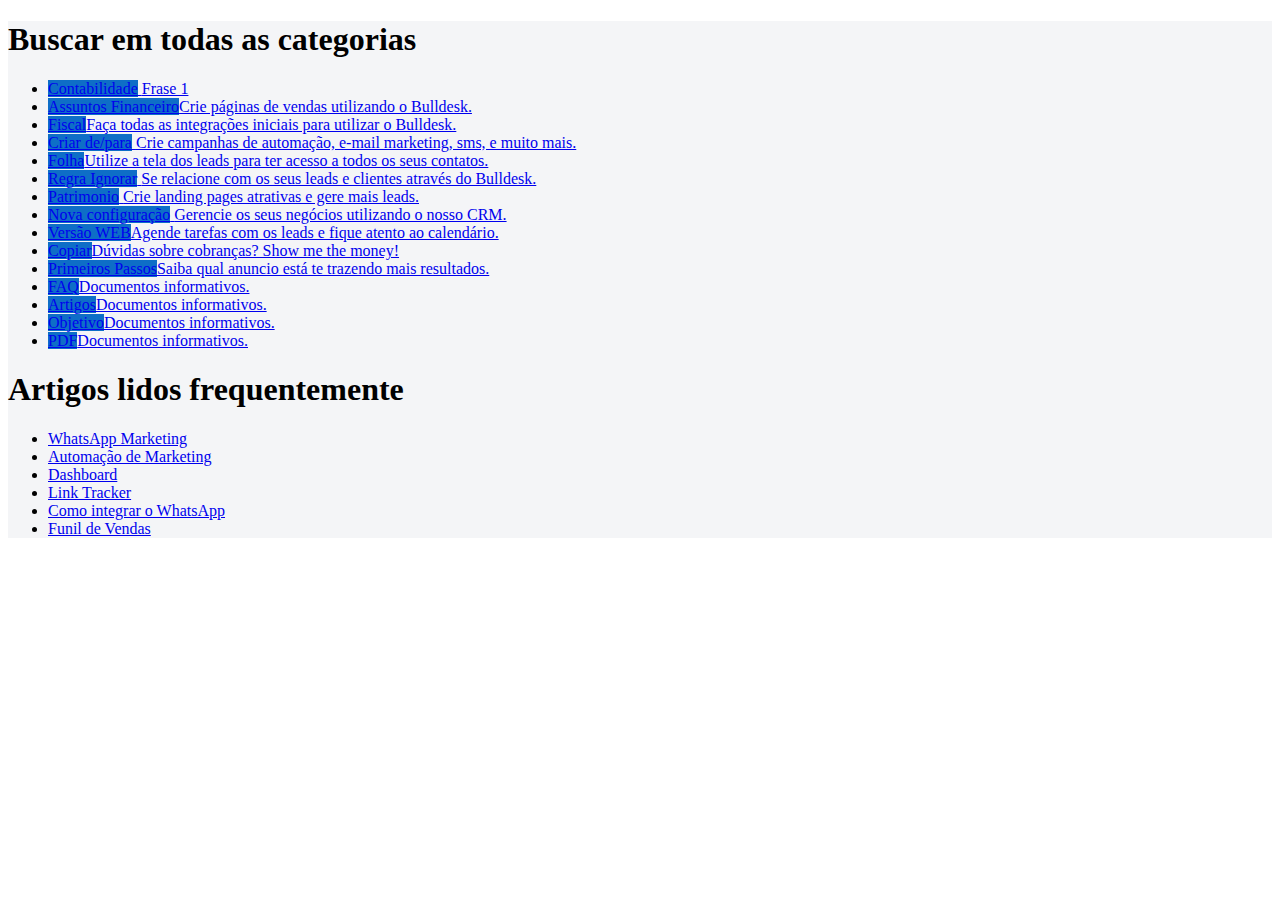
==== auto-convers.html @ b7785145 "codigo-base" ====
<!DOCTYPE html>
<html lang="pt-br" dir="ltr">
  <head>
    <meta http-equiv="Content-Type" content="text/html; charset=utf-8">
    <meta name="viewport" content="width=device-width, initial-scale=1">
    <style type="text/css">*::selection {
    
    background: rgba(42, 42, 42, .2);
  }
  
  .csh-theme-background-color-default {
    background-color: #2A2A2A;
  }
  
  .csh-theme-background-color-light {
    background-color: #F4F5F7;
  }
  
  .csh-theme-background-color-light-alpha {
    background-color: rgba(244, 245, 247, .4);
  }
  
  .csh-button.csh-button-accent {
    background-color: #2A2A2A;
  }
  
  .csh-article .csh-article-content article a {
    color: #2A2A2A;
  }
  
  .csh-article .csh-article-content article .csh-markdown.csh-markdown-title[data-type="#"] {
    border-color: #2A2A2A;
  }
  
  .csh-article .csh-article-content article .csh-markdown.csh-markdown-code.csh-markdown-code-inline {
    background: rgba(42, 42, 42, .075);
    border-color: rgba(42, 42, 42, .2);
    color: #2A2A2A;
  }
  
  .csh-article .csh-article-content article .csh-markdown.csh-markdown-list[data-type]:before {
    background: #2A2A2A;
  }</style>
  
  <title>teste</title>
  
  <link rel="stylesheet" href="https://static.crisp.help/stylesheets/libs/libs.min.css?ce27636feeaaa449727bc5c840b610c3c" type="text/css"/><link rel="stylesheet" href="https://static.crisp.help/stylesheets/site/common/common.min.css?c24988adc5ec908991e6b36d161b68f94" type="text/css"/><link rel="stylesheet" href="https://static.crisp.help/stylesheets/site/home/home.min.css?c42a97074a16f158dfe98d9f553de4fc6" type="text/css"/><script src="https://static.crisp.help/javascripts/libs/libs.min.js?c62a267f31e3cfbeb0c9db6d20328842d" type="text/javascript"></script><script src="https://static.crisp.help/javascripts/site/common/common.min.js?c26837bc89f5656fa05c85c98967ceffc" type="text/javascript"></script></head>
  
<body>
        

<div id="body" class="csh-theme-background-color-light"><div class="csh-wrapper"><div role="main" class="csh-home">

<section data-type="categories"><h1 class="csh-home-title csh-text-wrap csh-font-sans-bold">Buscar em todas as categorias</h1><ul role="list" class="csh-home-list csh-home-list-large">
  
        <li role="listitem"><a href="https://haiah.app" role="link" class="csh-box csh-box-link csh-font-sans-regular" target="_blank">
          <span style="background-image: url('https://storage.crisp.chat/users/helpdesk/website/3f2b13ba09ee9e0/captura-de-tela-2020-08-25-as-_inzucm.png');" class="csh-home-list-image"></span>
    
        <span class="csh-home-list-aside"><span class="csh-home-list-category"><span style="background-color: #0E6EC7;" data-has-category="true" class="csh-category-badge csh-font-sans-medium">Contabilidade</span></span>
          
          <span class="csh-home-list-wrap csh-text-wrap"><span class="csh-home-list-label csh-text-ellipsis-multiline csh-text-ellipsis-multiline-lines-2">Frase 1</span></span></span></a></li>
            
        <li role="listitem"><a href="/pt-br/category/checkout-1xdg4v9/" role="link" class="csh-box csh-box-link csh-font-sans-regular"><span style="background-image: url('https://storage.crisp.chat/users/helpdesk/website/3f2b13ba09ee9e0/landing-page17eohr6_mgje7b.png');" class="csh-home-list-image"></span><span class="csh-home-list-aside"><span class="csh-home-list-category"><span style="background-color: #0E6EC7;" data-has-category="true" class="csh-category-badge csh-font-sans-medium">Assuntos Financeiro</span></span><span class="csh-home-list-wrap csh-text-wrap"><span class="csh-home-list-label csh-text-ellipsis-multiline csh-text-ellipsis-multiline-lines-2">Crie páginas de vendas utilizando o Bulldesk.</span></span></span></a></li>
        
        <li role="listitem"><a href="/pt-br/category/integracoes-jrcm43/" role="link" class="csh-box csh-box-link csh-font-sans-regular">
          <span style="background-image: url('https://storage.crisp.chat/users/helpdesk/website/3f2b13ba09ee9e0/integracao_1vpuiiy.png');" class="csh-home-list-image"></span>
          <span class="csh-home-list-aside"><span class="csh-home-list-category"><span style="background-color: #0E6EC7;" data-has-category="true" class="csh-category-badge csh-font-sans-medium">Fiscal</span></span><span class="csh-home-list-wrap csh-text-wrap"><span class="csh-home-list-label csh-text-ellipsis-multiline csh-text-ellipsis-multiline-lines-2">Faça todas as integrações iniciais para utilizar o Bulldesk.</span></span></span></a></li>
          
        <li role="listitem"><a href="/pt-br/category/campanhas-118jya7/" role="link" class="csh-box csh-box-link csh-font-sans-regular"><span style="background-image: url('https://storage.crisp.chat/users/helpdesk/website/3f2b13ba09ee9e0/campanhas_t01jcg.png');" class="csh-home-list-image"></span><span class="csh-home-list-aside"><span class="csh-home-list-category"><span style="background-color: #0E6EC7;" data-has-category="true" class="csh-category-badge csh-font-sans-medium">Criar de/para</span></span>
          <span class="csh-home-list-wrap csh-text-wrap"><span class="csh-home-list-label csh-text-ellipsis-multiline csh-text-ellipsis-multiline-lines-2">Crie campanhas de automação, e-mail marketing, sms, e muito mais.</span></span></span></a></li><li role="listitem"><a href="/pt-br/category/leads-1eyi0ji/" role="link" class="csh-box csh-box-link csh-font-sans-regular"><span style="background-image: url('https://storage.crisp.chat/users/helpdesk/website/3f2b13ba09ee9e0/leads_1oiai00.png');" class="csh-home-list-image"></span>
            
            <span class="csh-home-list-aside"><span class="csh-home-list-category"><span style="background-color: #0E6EC7;" data-has-category="true" class="csh-category-badge csh-font-sans-medium">Folha</span></span><span class="csh-home-list-wrap csh-text-wrap"><span class="csh-home-list-label csh-text-ellipsis-multiline csh-text-ellipsis-multiline-lines-2">Utilize a tela dos leads para ter acesso a todos os seus contatos.</span></span></span></a></li>
            
        <li role="listitem"><a href="/pt-br/category/e-mail-marketing-zgtbap/" role="link" class="csh-box csh-box-link csh-font-sans-regular"><span style="background-image: url('https://storage.crisp.chat/users/helpdesk/website/3f2b13ba09ee9e0/e-mail-mkt_1mxnwej.png');" class="csh-home-list-image"></span><span class="csh-home-list-aside"><span class="csh-home-list-category"><span style="background-color: #0E6EC7;" data-has-category="true" class="csh-category-badge csh-font-sans-medium">Regra Ignorar</span></span>
              
          <span class="csh-home-list-wrap csh-text-wrap"><span class="csh-home-list-label csh-text-ellipsis-multiline csh-text-ellipsis-multiline-lines-2">Se relacione com os seus leads e clientes através do Bulldesk.</span></span></span></a></li><li role="listitem"><a href="/pt-br/category/landing-pages-181jlsx/" role="link" class="csh-box csh-box-link csh-font-sans-regular"><span style="background-image: url('https://storage.crisp.chat/users/helpdesk/website/3f2b13ba09ee9e0/landing-page_17eohr6.png');" class="csh-home-list-image"></span>
                
          <span class="csh-home-list-aside"><span class="csh-home-list-category"><span style="background-color: #0E6EC7;" data-has-category="true" class="csh-category-badge csh-font-sans-medium">Patrimonio</span></span>
          <span class="csh-home-list-wrap csh-text-wrap"><span class="csh-home-list-label csh-text-ellipsis-multiline csh-text-ellipsis-multiline-lines-2">Crie landing pages atrativas e gere mais leads.</span></span></span></a></li><li role="listitem"><a href="/pt-br/category/funil-de-vendas-14ibu3v/" role="link" class="csh-box csh-box-link csh-font-sans-regular"><span style="background-image: url('https://storage.crisp.chat/users/helpdesk/website/3f2b13ba09ee9e0/funil-de-vendas_14nvvse.png');" class="csh-home-list-image"></span>
                
            <span class="csh-home-list-aside"><span class="csh-home-list-category"><span style="background-color: #0E6EC7;" data-has-category="true" class="csh-category-badge csh-font-sans-medium">Nova configuração</span></span>
          <span class="csh-home-list-wrap csh-text-wrap"><span class="csh-home-list-label csh-text-ellipsis-multiline csh-text-ellipsis-multiline-lines-2">Gerencie os seus negócios utilizando o nosso CRM.</span></span></span></a></li>
              
        
            
        <li role="listitem"><a href="/pt-br/category/agendamentos-gg7vxd/" role="link" class="csh-box csh-box-link csh-font-sans-regular"><span style="background-image: url('https://storage.crisp.chat/users/helpdesk/website/3f2b13ba09ee9e0/agendamentos_1jmsw8h.png');" class="csh-home-list-image"></span><span class="csh-home-list-aside"><span class="csh-home-list-category"><span style="background-color: #0E6EC7;" data-has-category="true" class="csh-category-badge csh-font-sans-medium">Versão WEB</span></span><span class="csh-home-list-wrap csh-text-wrap"><span class="csh-home-list-label csh-text-ellipsis-multiline csh-text-ellipsis-multiline-lines-2">Agende tarefas com os leads e fique atento ao calendário.</span></span></span></a></li>
            
        <li role="listitem"><a href="/pt-br/category/pagamentos-e-financeiro-14ujj16/" role="link" class="csh-box csh-box-link csh-font-sans-regular"><span style="background-image: url('https://storage.crisp.chat/users/helpdesk/website/3f2b13ba09ee9e0/pagamentos-e-financeiro_z9kjoc.png');" class="csh-home-list-image"></span><span class="csh-home-list-aside"><span class="csh-home-list-category"><span style="background-color: #0E6EC7;" data-has-category="true" class="csh-category-badge csh-font-sans-medium">Copiar</span></span><span class="csh-home-list-wrap csh-text-wrap"><span class="csh-home-list-label csh-text-ellipsis-multiline csh-text-ellipsis-multiline-lines-2">Dúvidas sobre cobranças? Show me the money!</span></span></span></a></li>
            
        <li role="listitem"><a href="/pt-br/category/link-tracker-1r4wqyq/" role="link" class="csh-box csh-box-link csh-font-sans-regular"><span style="background-image: url('https://storage.crisp.chat/users/helpdesk/website/3f2b13ba09ee9e0/link-tracker_wphv1g.png');" class="csh-home-list-image"></span><span class="csh-home-list-aside"><span class="csh-home-list-category"><span style="background-color: #0E6EC7;" data-has-category="true" class="csh-category-badge csh-font-sans-medium">Primeiros Passos</span></span><span class="csh-home-list-wrap csh-text-wrap"><span class="csh-home-list-label csh-text-ellipsis-multiline csh-text-ellipsis-multiline-lines-2">Saiba qual anuncio está te trazendo mais resultados.</span></span></span></a></li>
            
        <li role="listitem"><a href="/pt-br/category/institucional-rh1g2n/" role="link" class="csh-box csh-box-link csh-font-sans-regular"><span style="background-image: url('https://storage.crisp.chat/users/helpdesk/website/3f2b13ba09ee9e0/institucional_tv3px2.png');" class="csh-home-list-image"></span><span class="csh-home-list-aside"><span class="csh-home-list-category"><span style="background-color: #0E6EC7;" data-has-category="true" class="csh-category-badge csh-font-sans-medium">FAQ</span></span><span class="csh-home-list-wrap csh-text-wrap"><span class="csh-home-list-label csh-text-ellipsis-multiline csh-text-ellipsis-multiline-lines-2">Documentos informativos.</span></span></span></a></li>

        <li role="listitem"><a href="/pt-br/category/institucional-rh1g2n/" role="link" class="csh-box csh-box-link csh-font-sans-regular"><span style="background-image: url('https://storage.crisp.chat/users/helpdesk/website/3f2b13ba09ee9e0/institucional_tv3px2.png');" class="csh-home-list-image"></span><span class="csh-home-list-aside"><span class="csh-home-list-category"><span style="background-color: #0E6EC7;" data-has-category="true" class="csh-category-badge csh-font-sans-medium">Artigos</span></span><span class="csh-home-list-wrap csh-text-wrap"><span class="csh-home-list-label csh-text-ellipsis-multiline csh-text-ellipsis-multiline-lines-2">Documentos informativos.</span></span></span></a></li>

        <li role="listitem"><a href="/pt-br/category/institucional-rh1g2n/" role="link" class="csh-box csh-box-link csh-font-sans-regular"><span style="background-image: url('https://storage.crisp.chat/users/helpdesk/website/3f2b13ba09ee9e0/institucional_tv3px2.png');" class="csh-home-list-image"></span><span class="csh-home-list-aside"><span class="csh-home-list-category"><span style="background-color: #0E6EC7;" data-has-category="true" class="csh-category-badge csh-font-sans-medium">Objetivo</span></span><span class="csh-home-list-wrap csh-text-wrap"><span class="csh-home-list-label csh-text-ellipsis-multiline csh-text-ellipsis-multiline-lines-2">Documentos informativos.</span></span></span></a></li>

        <li role="listitem"><a href="/pt-br/category/institucional-rh1g2n/" role="link" class="csh-box csh-box-link csh-font-sans-regular"><span style="background-image: url('https://storage.crisp.chat/users/helpdesk/website/3f2b13ba09ee9e0/institucional_tv3px2.png');" class="csh-home-list-image"></span><span class="csh-home-list-aside"><span class="csh-home-list-category"><span style="background-color: #0E6EC7;" data-has-category="true" class="csh-category-badge csh-font-sans-medium">PDF</span></span><span class="csh-home-list-wrap csh-text-wrap"><span class="csh-home-list-label csh-text-ellipsis-multiline csh-text-ellipsis-multiline-lines-2">Documentos informativos.</span></span></span></a></li>
      
      </ul>
      </section>
        <div class="csh-home-separator"></div>

        

<section data-type="frequently_read"><h1 class="csh-home-title csh-text-wrap csh-font-sans-bold">Artigos lidos frequentemente</h1><ul role="list" class="csh-home-list"><li role="listitem"><a href="/pt-br/article/whatsapp-marketing-ahg33x/" role="link" class="csh-box csh-box-link csh-font-sans-medium">
    
        <span class="csh-home-list-wrap csh-text-wrap"><span class="csh-home-list-label csh-text-ellipsis-multiline csh-text-ellipsis-multiline-lines-2">WhatsApp Marketing</span></span></a></li><li role="listitem"><a href="/pt-br/article/automacao-de-marketing-atgu5x/" role="link" class="csh-box csh-box-link csh-font-sans-medium"><span class="csh-home-list-wrap csh-text-wrap">
        
        <span class="csh-home-list-label csh-text-ellipsis-multiline csh-text-ellipsis-multiline-lines-2">Automação de Marketing</span></span></a></li><li role="listitem"><a href="/pt-br/article/dashboard-i2l34m/" role="link" class="csh-box csh-box-link csh-font-sans-medium">
            
        <span class="csh-home-list-wrap csh-text-wrap"><span class="csh-home-list-label csh-text-ellipsis-multiline csh-text-ellipsis-multiline-lines-2">Dashboard</span></span></a></li><li role="listitem"><a href="/pt-br/article/link-tracker-1n0why9/" role="link" class="csh-box csh-box-link csh-font-sans-medium">
            
        <span class="csh-home-list-wrap csh-text-wrap"><span class="csh-home-list-label csh-text-ellipsis-multiline csh-text-ellipsis-multiline-lines-2">Link Tracker</span></span></a></li><li role="listitem"><a href="/pt-br/article/como-integrar-o-whatsapp-1qqvtly/" role="link" class="csh-box csh-box-link csh-font-sans-medium">
            
        <span class="csh-home-list-wrap csh-text-wrap"><span class="csh-home-list-label csh-text-ellipsis-multiline csh-text-ellipsis-multiline-lines-2">Como integrar o WhatsApp</span></span></a></li><li role="listitem"><a href="/pt-br/article/funil-de-vendas-i5pkx2/" role="link" class="csh-box csh-box-link csh-font-sans-medium">
            
        <span class="csh-home-list-wrap csh-text-wrap"><span class="csh-home-list-label csh-text-ellipsis-multiline csh-text-ellipsis-multiline-lines-2">Funil de Vendas</span></span></a></li></ul></section>        
</div></div></div></body></html>
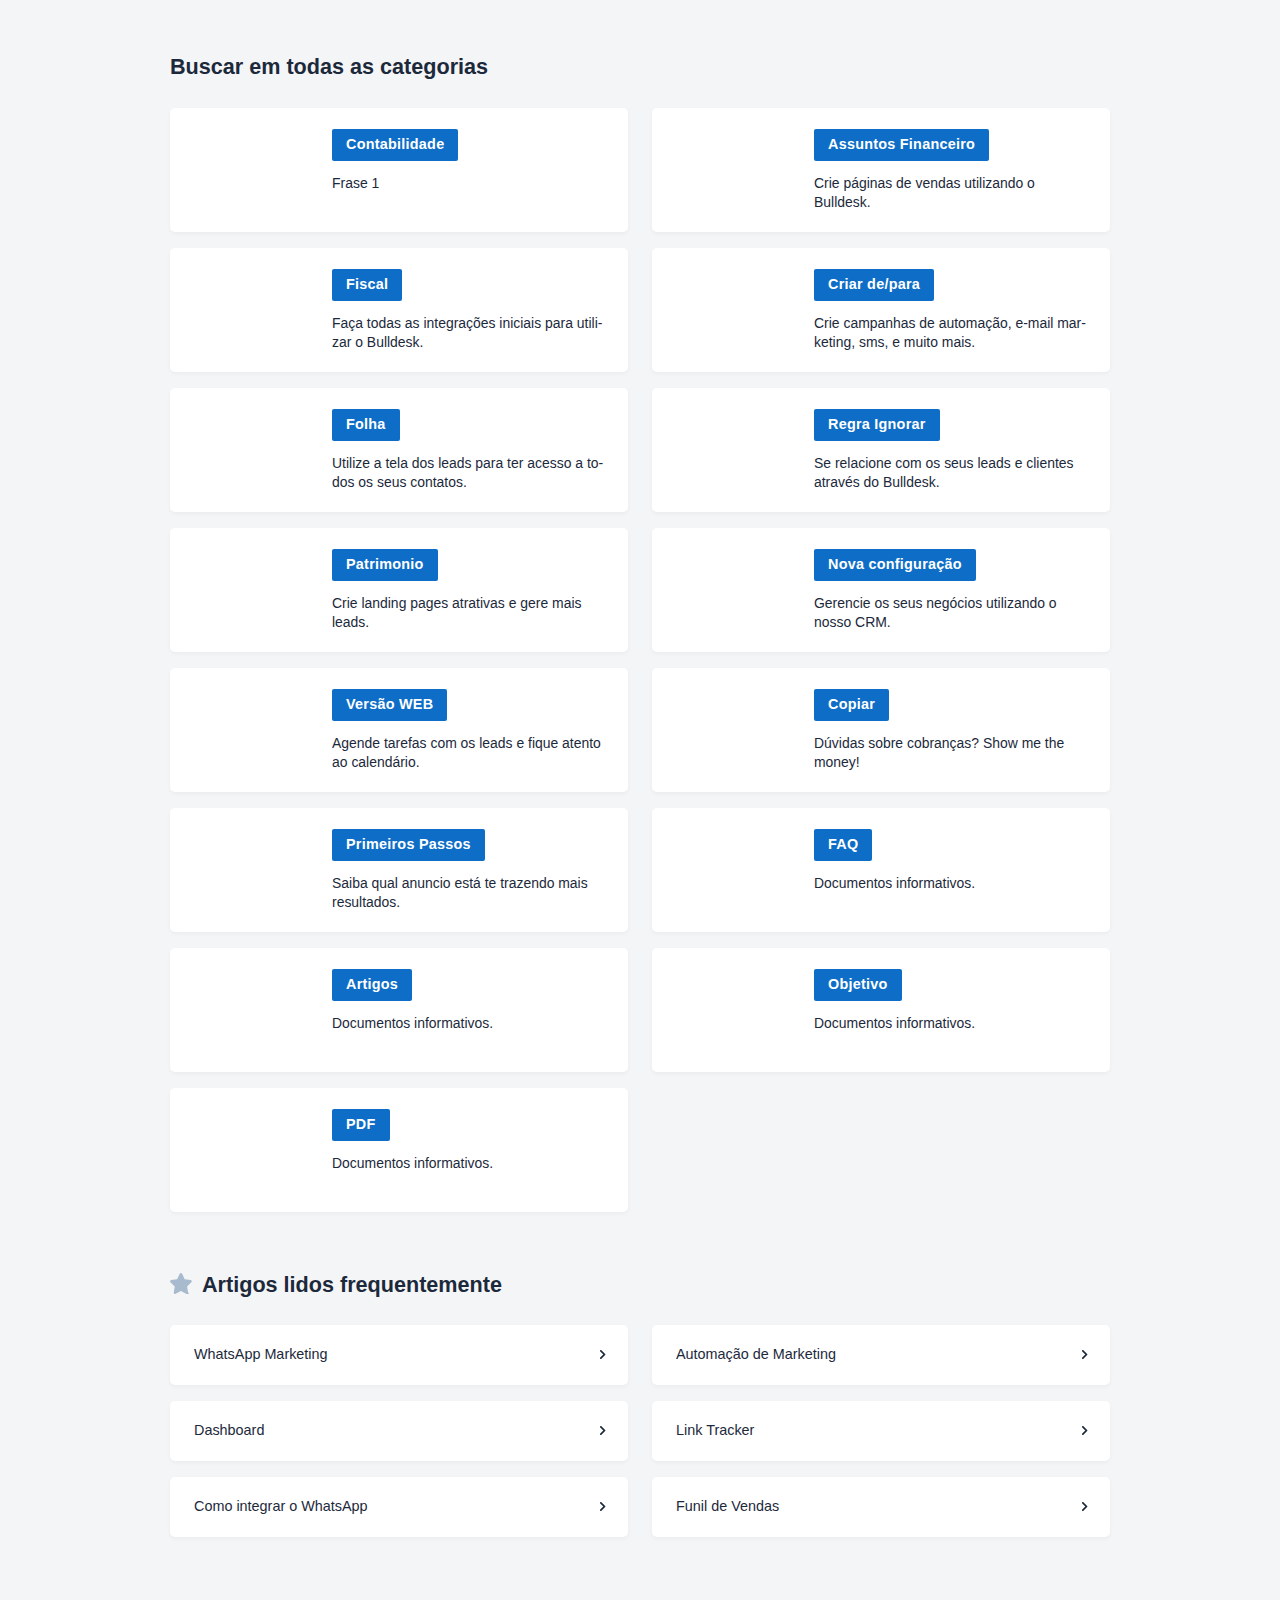
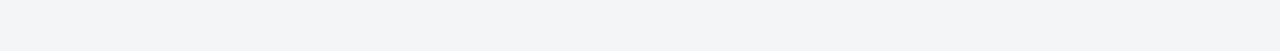
==== commit 165d6b32: "Estilos att" ====
--- a/auto-convers.html
+++ b/auto-convers.html
@@ -44,7 +44,17 @@
   
   <title>teste</title>
   
-  <link rel="stylesheet" href="https://static.crisp.help/stylesheets/libs/libs.min.css?ce27636feeaaa449727bc5c840b610c3c" type="text/css"/><link rel="stylesheet" href="https://static.crisp.help/stylesheets/site/common/common.min.css?c24988adc5ec908991e6b36d161b68f94" type="text/css"/><link rel="stylesheet" href="https://static.crisp.help/stylesheets/site/home/home.min.css?c42a97074a16f158dfe98d9f553de4fc6" type="text/css"/><script src="https://static.crisp.help/javascripts/libs/libs.min.js?c62a267f31e3cfbeb0c9db6d20328842d" type="text/javascript"></script><script src="https://static.crisp.help/javascripts/site/common/common.min.js?c26837bc89f5656fa05c85c98967ceffc" type="text/javascript"></script></head>
+  <link rel="stylesheet" href="style/estilo01.css" type="text/css"/>
+  
+  <link rel="stylesheet" href="style/estilo002.css" type="text/css"/>
+  
+  <link rel="stylesheet" href="style/estilo03.css" type="text/css"/>
+  
+  <script src="script/sr01.js" type="text/javascript"></script>
+  
+  <script src="script/sr02.js" type="text/javascript"></script>
+
+</head>
   
 <body>
         
--- a/style/estilo01.css
+++ b/style/estilo01.css
@@ -0,0 +1,13 @@
+/**
+ * crisp-relay-site-helpdesk - Helpdesk site. Serves user helpdesks
+ * @version v2.0.0
+ * @author Crisp IM SAS https://crisp.chat/
+ * @date 1/23/2023
+ */
+ @charset "UTF-8";/*!
+ * animate.css -http://daneden.me/animate
+ * Version - 3.5.2
+ * Licensed under the MIT license - http://opensource.org/licenses/MIT
+ *
+ * Copyright (c) 2017 Daniel Eden
+ */.animated{animation-duration:1s;animation-fill-mode:both}.animated.infinite{animation-iteration-count:infinite}.animated.hinge{animation-duration:2s}.animated.bounceIn,.animated.bounceOut,.animated.flipOutX,.animated.flipOutY{animation-duration:.75s}@keyframes bounce{20%,53%,80%,from,to{animation-timing-function:cubic-bezier(.215,.61,.355,1);transform:translate3d(0,0,0)}40%,43%{animation-timing-function:cubic-bezier(.755,.050,.855,.060);transform:translate3d(0,-30px,0)}70%{animation-timing-function:cubic-bezier(.755,.050,.855,.060);transform:translate3d(0,-15px,0)}90%{transform:translate3d(0,-4px,0)}}.bounce{animation-name:bounce;transform-origin:center bottom}@keyframes flash{50%,from,to{opacity:1}25%,75%{opacity:0}}.flash{animation-name:flash}@keyframes pulse{from,to{transform:scale3d(1,1,1)}50%{transform:scale3d(1.05,1.05,1.05)}}.pulse{animation-name:pulse}@keyframes rubberBand{from,to{transform:scale3d(1,1,1)}30%{transform:scale3d(1.25,.75,1)}40%{transform:scale3d(.75,1.25,1)}50%{transform:scale3d(1.15,.85,1)}65%{transform:scale3d(.95,1.05,1)}75%{transform:scale3d(1.05,.95,1)}}.rubberBand{animation-name:rubberBand}@keyframes shake{from,to{transform:translate3d(0,0,0)}10%,30%,50%,70%,90%{transform:translate3d(-10px,0,0)}20%,40%,60%,80%{transform:translate3d(10px,0,0)}}.shake{animation-name:shake}@keyframes headShake{0%{transform:translateX(0)}6.5%{transform:translateX(-6px) rotateY(-9deg)}18.5%{transform:translateX(5px) rotateY(7deg)}31.5%{transform:translateX(-3px) rotateY(-5deg)}43.5%{transform:translateX(2px) rotateY(3deg)}50%{transform:translateX(0)}}.headShake{animation-timing-function:ease-in-out;animation-name:headShake}@keyframes swing{20%{transform:rotate3d(0,0,1,15deg)}40%{transform:rotate3d(0,0,1,-10deg)}60%{transform:rotate3d(0,0,1,5deg)}80%{transform:rotate3d(0,0,1,-5deg)}to{transform:rotate3d(0,0,1,0deg)}}.swing{transform-origin:top center;animation-name:swing}@keyframes tada{from,to{transform:scale3d(1,1,1)}10%,20%{transform:scale3d(.9,.9,.9) rotate3d(0,0,1,-3deg)}30%,50%,70%,90%{transform:scale3d(1.1,1.1,1.1) rotate3d(0,0,1,3deg)}40%,60%,80%{transform:scale3d(1.1,1.1,1.1) rotate3d(0,0,1,-3deg)}}.tada{animation-name:tada}@keyframes wobble{from,to{transform:none}15%{transform:translate3d(-25%,0,0) rotate3d(0,0,1,-5deg)}30%{transform:translate3d(20%,0,0) rotate3d(0,0,1,3deg)}45%{transform:translate3d(-15%,0,0) rotate3d(0,0,1,-3deg)}60%{transform:translate3d(10%,0,0) rotate3d(0,0,1,2deg)}75%{transform:translate3d(-5%,0,0) rotate3d(0,0,1,-1deg)}}.wobble{animation-name:wobble}@keyframes jello{11.1%,from,to{transform:none}22.2%{transform:skewX(-12.5deg) skewY(-12.5deg)}33.3%{transform:skewX(6.25deg) skewY(6.25deg)}44.4%{transform:skewX(-3.125deg) skewY(-3.125deg)}55.5%{transform:skewX(1.5625deg) skewY(1.5625deg)}66.6%{transform:skewX(-.78125deg) skewY(-.78125deg)}77.7%{transform:skewX(.390625deg) skewY(.390625deg)}88.8%{transform:skewX(-.1953125deg) skewY(-.1953125deg)}}.jello{animation-name:jello;transform-origin:center}@keyframes bounceIn{20%,40%,60%,80%,from,to{animation-timing-function:cubic-bezier(.215,.61,.355,1)}0%{opacity:0;transform:scale3d(.3,.3,.3)}20%{transform:scale3d(1.1,1.1,1.1)}40%{transform:scale3d(.9,.9,.9)}60%{opacity:1;transform:scale3d(1.03,1.03,1.03)}80%{transform:scale3d(.97,.97,.97)}to{opacity:1;transform:scale3d(1,1,1)}}.bounceIn{animation-name:bounceIn}@keyframes bounceInDown{60%,75%,90%,from,to{animation-timing-function:cubic-bezier(.215,.61,.355,1)}0%{opacity:0;transform:translate3d(0,-3000px,0)}60%{opacity:1;transform:translate3d(0,25px,0)}75%{transform:translate3d(0,-10px,0)}90%{transform:translate3d(0,5px,0)}to{transform:none}}.bounceInDown{animation-name:bounceInDown}@keyframes bounceInLeft{60%,75%,90%,from,to{animation-timing-function:cubic-bezier(.215,.61,.355,1)}0%{opacity:0;transform:translate3d(-3000px,0,0)}60%{opacity:1;transform:translate3d(25px,0,0)}75%{transform:translate3d(-10px,0,0)}90%{transform:translate3d(5px,0,0)}to{transform:none}}.bounceInLeft{animation-name:bounceInLeft}@keyframes bounceInRight{60%,75%,90%,from,to{animation-timing-function:cubic-bezier(.215,.61,.355,1)}from{opacity:0;transform:translate3d(3000px,0,0)}60%{opacity:1;transform:translate3d(-25px,0,0)}75%{transform:translate3d(10px,0,0)}90%{transform:translate3d(-5px,0,0)}to{transform:none}}.bounceInRight{animation-name:bounceInRight}@keyframes bounceInUp{60%,75%,90%,from,to{animation-timing-function:cubic-bezier(.215,.61,.355,1)}from{opacity:0;transform:translate3d(0,3000px,0)}60%{opacity:1;transform:translate3d(0,-20px,0)}75%{transform:translate3d(0,10px,0)}90%{transform:translate3d(0,-5px,0)}to{transform:translate3d(0,0,0)}}.bounceInUp{animation-name:bounceInUp}@keyframes bounceOut{20%{transform:scale3d(.9,.9,.9)}50%,55%{opacity:1;transform:scale3d(1.1,1.1,1.1)}to{opacity:0;transform:scale3d(.3,.3,.3)}}.bounceOut{animation-name:bounceOut}@keyframes bounceOutDown{20%{transform:translate3d(0,10px,0)}40%,45%{opacity:1;transform:translate3d(0,-20px,0)}to{opacity:0;transform:translate3d(0,2000px,0)}}.bounceOutDown{animation-name:bounceOutDown}@keyframes bounceOutLeft{20%{opacity:1;transform:translate3d(20px,0,0)}to{opacity:0;transform:translate3d(-2000px,0,0)}}.bounceOutLeft{animation-name:bounceOutLeft}@keyframes bounceOutRight{20%{opacity:1;transform:translate3d(-20px,0,0)}to{opacity:0;transform:translate3d(2000px,0,0)}}.bounceOutRight{animation-name:bounceOutRight}@keyframes bounceOutUp{20%{transform:translate3d(0,-10px,0)}40%,45%{opacity:1;transform:translate3d(0,20px,0)}to{opacity:0;transform:translate3d(0,-2000px,0)}}.bounceOutUp{animation-name:bounceOutUp}@keyframes fadeIn{from{opacity:0}to{opacity:1}}.fadeIn{animation-name:fadeIn}@keyframes fadeInDown{from{opacity:0;transform:translate3d(0,-100%,0)}to{opacity:1;transform:none}}.fadeInDown{animation-name:fadeInDown}@keyframes fadeInDownBig{from{opacity:0;transform:translate3d(0,-2000px,0)}to{opacity:1;transform:none}}.fadeInDownBig{animation-name:fadeInDownBig}@keyframes fadeInLeft{from{opacity:0;transform:translate3d(-100%,0,0)}to{opacity:1;transform:none}}.fadeInLeft{animation-name:fadeInLeft}@keyframes fadeInLeftBig{from{opacity:0;transform:translate3d(-2000px,0,0)}to{opacity:1;transform:none}}.fadeInLeftBig{animation-name:fadeInLeftBig}@keyframes fadeInRight{from{opacity:0;transform:translate3d(100%,0,0)}to{opacity:1;transform:none}}.fadeInRight{animation-name:fadeInRight}@keyframes fadeInRightBig{from{opacity:0;transform:translate3d(2000px,0,0)}to{opacity:1;transform:none}}.fadeInRightBig{animation-name:fadeInRightBig}@keyframes fadeInUp{from{opacity:0;transform:translate3d(0,100%,0)}to{opacity:1;transform:none}}.fadeInUp{animation-name:fadeInUp}@keyframes fadeInUpBig{from{opacity:0;transform:translate3d(0,2000px,0)}to{opacity:1;transform:none}}.fadeInUpBig{animation-name:fadeInUpBig}@keyframes fadeOut{from{opacity:1}to{opacity:0}}.fadeOut{animation-name:fadeOut}@keyframes fadeOutDown{from{opacity:1}to{opacity:0;transform:translate3d(0,100%,0)}}.fadeOutDown{animation-name:fadeOutDown}@keyframes fadeOutDownBig{from{opacity:1}to{opacity:0;transform:translate3d(0,2000px,0)}}.fadeOutDownBig{animation-name:fadeOutDownBig}@keyframes fadeOutLeft{from{opacity:1}to{opacity:0;transform:translate3d(-100%,0,0)}}.fadeOutLeft{animation-name:fadeOutLeft}@keyframes fadeOutLeftBig{from{opacity:1}to{opacity:0;transform:translate3d(-2000px,0,0)}}.fadeOutLeftBig{animation-name:fadeOutLeftBig}@keyframes fadeOutRight{from{opacity:1}to{opacity:0;transform:translate3d(100%,0,0)}}.fadeOutRight{animation-name:fadeOutRight}@keyframes fadeOutRightBig{from{opacity:1}to{opacity:0;transform:translate3d(2000px,0,0)}}.fadeOutRightBig{animation-name:fadeOutRightBig}@keyframes fadeOutUp{from{opacity:1}to{opacity:0;transform:translate3d(0,-100%,0)}}.fadeOutUp{animation-name:fadeOutUp}@keyframes fadeOutUpBig{from{opacity:1}to{opacity:0;transform:translate3d(0,-2000px,0)}}.fadeOutUpBig{animation-name:fadeOutUpBig}@keyframes flip{from{transform:perspective(400px) rotate3d(0,1,0,-360deg);animation-timing-function:ease-out}40%{transform:perspective(400px) translate3d(0,0,150px) rotate3d(0,1,0,-190deg);animation-timing-function:ease-out}50%{transform:perspective(400px) translate3d(0,0,150px) rotate3d(0,1,0,-170deg);animation-timing-function:ease-in}80%{transform:perspective(400px) scale3d(.95,.95,.95);animation-timing-function:ease-in}to{transform:perspective(400px);animation-timing-function:ease-in}}.animated.flip{-webkit-backface-visibility:visible;backface-visibility:visible;animation-name:flip}@keyframes flipInX{from{transform:perspective(400px) rotate3d(1,0,0,90deg);animation-timing-function:ease-in;opacity:0}40%{transform:perspective(400px) rotate3d(1,0,0,-20deg);animation-timing-function:ease-in}60%{transform:perspective(400px) rotate3d(1,0,0,10deg);opacity:1}80%{transform:perspective(400px) rotate3d(1,0,0,-5deg)}to{transform:perspective(400px)}}.flipInX{-webkit-backface-visibility:visible!important;backface-visibility:visible!important;animation-name:flipInX}.flipInY,.flipOutX{-webkit-backface-visibility:visible!important}@keyframes flipInY{from{transform:perspective(400px) rotate3d(0,1,0,90deg);animation-timing-function:ease-in;opacity:0}40%{transform:perspective(400px) rotate3d(0,1,0,-20deg);animation-timing-function:ease-in}60%{transform:perspective(400px) rotate3d(0,1,0,10deg);opacity:1}80%{transform:perspective(400px) rotate3d(0,1,0,-5deg)}to{transform:perspective(400px)}}.flipInY{backface-visibility:visible!important;animation-name:flipInY}@keyframes flipOutX{from{transform:perspective(400px)}30%{transform:perspective(400px) rotate3d(1,0,0,-20deg);opacity:1}to{transform:perspective(400px) rotate3d(1,0,0,90deg);opacity:0}}.flipOutX{animation-name:flipOutX;backface-visibility:visible!important}@keyframes flipOutY{from{transform:perspective(400px)}30%{transform:perspective(400px) rotate3d(0,1,0,-15deg);opacity:1}to{transform:perspective(400px) rotate3d(0,1,0,90deg);opacity:0}}.flipOutY{-webkit-backface-visibility:visible!important;backface-visibility:visible!important;animation-name:flipOutY}@keyframes lightSpeedIn{from{transform:translate3d(100%,0,0) skewX(-30deg);opacity:0}60%{transform:skewX(20deg);opacity:1}80%{transform:skewX(-5deg);opacity:1}to{transform:none;opacity:1}}.lightSpeedIn{animation-name:lightSpeedIn;animation-timing-function:ease-out}@keyframes lightSpeedOut{from{opacity:1}to{transform:translate3d(100%,0,0) skewX(30deg);opacity:0}}.lightSpeedOut{animation-name:lightSpeedOut;animation-timing-function:ease-in}@keyframes rotateIn{from{transform-origin:center;transform:rotate3d(0,0,1,-200deg);opacity:0}to{transform-origin:center;transform:none;opacity:1}}.rotateIn{animation-name:rotateIn}@keyframes rotateInDownLeft{from{transform-origin:left bottom;transform:rotate3d(0,0,1,-45deg);opacity:0}to{transform-origin:left bottom;transform:none;opacity:1}}.rotateInDownLeft{animation-name:rotateInDownLeft}@keyframes rotateInDownRight{from{transform-origin:right bottom;transform:rotate3d(0,0,1,45deg);opacity:0}to{transform-origin:right bottom;transform:none;opacity:1}}.rotateInDownRight{animation-name:rotateInDownRight}@keyframes rotateInUpLeft{from{transform-origin:left bottom;transform:rotate3d(0,0,1,45deg);opacity:0}to{transform-origin:left bottom;transform:none;opacity:1}}.rotateInUpLeft{animation-name:rotateInUpLeft}@keyframes rotateInUpRight{from{transform-origin:right bottom;transform:rotate3d(0,0,1,-90deg);opacity:0}to{transform-origin:right bottom;transform:none;opacity:1}}.rotateInUpRight{animation-name:rotateInUpRight}@keyframes rotateOut{from{transform-origin:center;opacity:1}to{transform-origin:center;transform:rotate3d(0,0,1,200deg);opacity:0}}.rotateOut{animation-name:rotateOut}@keyframes rotateOutDownLeft{from{transform-origin:left bottom;opacity:1}to{transform-origin:left bottom;transform:rotate3d(0,0,1,45deg);opacity:0}}.rotateOutDownLeft{animation-name:rotateOutDownLeft}@keyframes rotateOutDownRight{from{transform-origin:right bottom;opacity:1}to{transform-origin:right bottom;transform:rotate3d(0,0,1,-45deg);opacity:0}}.rotateOutDownRight{animation-name:rotateOutDownRight}@keyframes rotateOutUpLeft{from{transform-origin:left bottom;opacity:1}to{transform-origin:left bottom;transform:rotate3d(0,0,1,-45deg);opacity:0}}.rotateOutUpLeft{animation-name:rotateOutUpLeft}@keyframes rotateOutUpRight{from{transform-origin:right bottom;opacity:1}to{transform-origin:right bottom;transform:rotate3d(0,0,1,90deg);opacity:0}}.rotateOutUpRight{animation-name:rotateOutUpRight}@keyframes hinge{0%{transform-origin:top left;animation-timing-function:ease-in-out}20%,60%{transform:rotate3d(0,0,1,80deg);transform-origin:top left;animation-timing-function:ease-in-out}40%,80%{transform:rotate3d(0,0,1,60deg);transform-origin:top left;animation-timing-function:ease-in-out;opacity:1}to{transform:translate3d(0,700px,0);opacity:0}}.hinge{animation-name:hinge}@keyframes jackInTheBox{from{opacity:0;transform:scale(.1) rotate(30deg);transform-origin:center bottom}50%{transform:rotate(-10deg)}70%{transform:rotate(3deg)}to{opacity:1;transform:scale(1)}}.jackInTheBox{animation-name:jackInTheBox}@keyframes rollIn{from{opacity:0;transform:translate3d(-100%,0,0) rotate3d(0,0,1,-120deg)}to{opacity:1;transform:none}}.rollIn{animation-name:rollIn}@keyframes rollOut{from{opacity:1}to{opacity:0;transform:translate3d(100%,0,0) rotate3d(0,0,1,120deg)}}.rollOut{animation-name:rollOut}@keyframes zoomIn{from{opacity:0;transform:scale3d(.3,.3,.3)}50%{opacity:1}}.zoomIn{animation-name:zoomIn}@keyframes zoomInDown{from{opacity:0;transform:scale3d(.1,.1,.1) translate3d(0,-1000px,0);animation-timing-function:cubic-bezier(.55,.055,.675,.19)}60%{opacity:1;transform:scale3d(.475,.475,.475) translate3d(0,60px,0);animation-timing-function:cubic-bezier(.175,.885,.32,1)}}.zoomInDown{animation-name:zoomInDown}@keyframes zoomInLeft{from{opacity:0;transform:scale3d(.1,.1,.1) translate3d(-1000px,0,0);animation-timing-function:cubic-bezier(.55,.055,.675,.19)}60%{opacity:1;transform:scale3d(.475,.475,.475) translate3d(10px,0,0);animation-timing-function:cubic-bezier(.175,.885,.32,1)}}.zoomInLeft{animation-name:zoomInLeft}@keyframes zoomInRight{from{opacity:0;transform:scale3d(.1,.1,.1) translate3d(1000px,0,0);animation-timing-function:cubic-bezier(.55,.055,.675,.19)}60%{opacity:1;transform:scale3d(.475,.475,.475) translate3d(-10px,0,0);animation-timing-function:cubic-bezier(.175,.885,.32,1)}}.zoomInRight{animation-name:zoomInRight}@keyframes zoomInUp{from{opacity:0;transform:scale3d(.1,.1,.1) translate3d(0,1000px,0);animation-timing-function:cubic-bezier(.55,.055,.675,.19)}60%{opacity:1;transform:scale3d(.475,.475,.475) translate3d(0,-60px,0);animation-timing-function:cubic-bezier(.175,.885,.32,1)}}.zoomInUp{animation-name:zoomInUp}@keyframes zoomOut{from{opacity:1}50%{opacity:0;transform:scale3d(.3,.3,.3)}to{opacity:0}}.zoomOut{animation-name:zoomOut}@keyframes zoomOutDown{40%{opacity:1;transform:scale3d(.475,.475,.475) translate3d(0,-60px,0);animation-timing-function:cubic-bezier(.55,.055,.675,.19)}to{opacity:0;transform:scale3d(.1,.1,.1) translate3d(0,2000px,0);transform-origin:center bottom;animation-timing-function:cubic-bezier(.175,.885,.32,1)}}.zoomOutDown{animation-name:zoomOutDown}@keyframes zoomOutLeft{40%{opacity:1;transform:scale3d(.475,.475,.475) translate3d(42px,0,0)}to{opacity:0;transform:scale(.1) translate3d(-2000px,0,0);transform-origin:left center}}.zoomOutLeft{animation-name:zoomOutLeft}@keyframes zoomOutRight{40%{opacity:1;transform:scale3d(.475,.475,.475) translate3d(-42px,0,0)}to{opacity:0;transform:scale(.1) translate3d(2000px,0,0);transform-origin:right center}}.zoomOutRight{animation-name:zoomOutRight}@keyframes zoomOutUp{40%{opacity:1;transform:scale3d(.475,.475,.475) translate3d(0,60px,0);animation-timing-function:cubic-bezier(.55,.055,.675,.19)}to{opacity:0;transform:scale3d(.1,.1,.1) translate3d(0,-2000px,0);transform-origin:center bottom;animation-timing-function:cubic-bezier(.175,.885,.32,1)}}.zoomOutUp{animation-name:zoomOutUp}@keyframes slideInDown{from{transform:translate3d(0,-100%,0);visibility:visible}to{transform:translate3d(0,0,0)}}.slideInDown{animation-name:slideInDown}@keyframes slideInLeft{from{transform:translate3d(-100%,0,0);visibility:visible}to{transform:translate3d(0,0,0)}}.slideInLeft{animation-name:slideInLeft}@keyframes slideInRight{from{transform:translate3d(100%,0,0);visibility:visible}to{transform:translate3d(0,0,0)}}.slideInRight{animation-name:slideInRight}@keyframes slideInUp{from{transform:translate3d(0,100%,0);visibility:visible}to{transform:translate3d(0,0,0)}}.slideInUp{animation-name:slideInUp}@keyframes slideOutDown{from{transform:translate3d(0,0,0)}to{visibility:hidden;transform:translate3d(0,100%,0)}}.slideOutDown{animation-name:slideOutDown}@keyframes slideOutLeft{from{transform:translate3d(0,0,0)}to{visibility:hidden;transform:translate3d(-100%,0,0)}}.slideOutLeft{animation-name:slideOutLeft}@keyframes slideOutRight{from{transform:translate3d(0,0,0)}to{visibility:hidden;transform:translate3d(100%,0,0)}}.slideOutRight{animation-name:slideOutRight}@keyframes slideOutUp{from{transform:translate3d(0,0,0)}to{visibility:hidden;transform:translate3d(0,-100%,0)}}.slideOutUp{animation-name:slideOutUp}a,abbr,acronym,address,applet,article,aside,audio,b,big,blockquote,body,canvas,caption,center,cite,code,dd,del,details,dfn,div,dl,dt,em,embed,fieldset,figcaption,figure,footer,form,h1,h2,h3,h4,h5,h6,header,hgroup,html,i,iframe,img,ins,kbd,label,legend,li,main,mark,menu,nav,object,ol,output,p,pre,q,ruby,s,samp,section,small,span,strike,strong,sub,summary,sup,table,tbody,td,tfoot,th,thead,time,tr,tt,u,ul,var,video{margin:0;padding:0;border:0;font:inherit;vertical-align:baseline}article,aside,details,figcaption,figure,footer,header,hgroup,main,menu,nav,section{display:block}body{line-height:1}ol,ul{list-style:none}blockquote,q{quotes:none}blockquote:after,blockquote:before,q:after,q:before{content:'';content:none}table{border-collapse:collapse;border-spacing:0}--- a/style/estilo002.css
+++ b/style/estilo002.css
@@ -0,0 +1,7 @@
+/**
+ * crisp-relay-site-helpdesk - Helpdesk site. Serves user helpdesks
+ * @version v2.0.0
+ * @author Crisp IM SAS https://crisp.chat/
+ * @date 1/23/2023
+ */
+ @charset "UTF-8";.csh-button,header .csh-wrapper .csh-header-search .csh-header-search-field input{-webkit-box-shadow:0 2px 4px 0 rgba(0,0,0,.08);-moz-box-shadow:0 2px 4px 0 rgba(0,0,0,.08)}.csh-box.csh-box-link,.csh-button{-moz-transition:all .15s linear;-o-transition:all .15s linear}@font-face{font-family:"Crisp Graphik Light";src:url(/fonts/graphik/latin/graphik_light.woff2?256a3da) format("woff2"),url(/fonts/graphik/latin/graphik_light.woff?256a3da) format("woff");font-weight:100;font-style:normal;unicode-range:U+0000-02FF}@font-face{font-family:"Crisp Graphik Regular";src:url(/fonts/graphik/latin/graphik_regular.woff2?256a3da) format("woff2"),url(/fonts/graphik/latin/graphik_regular.woff?256a3da) format("woff");font-weight:400;font-style:normal;unicode-range:U+0000-02FF}@font-face{font-family:"Crisp Graphik Medium";src:url(/fonts/graphik/latin/graphik_medium.woff2?256a3da) format("woff2"),url(/fonts/graphik/latin/graphik_medium.woff?256a3da) format("woff");font-weight:700;font-style:normal;unicode-range:U+0000-02FF}@font-face{font-family:"Crisp Graphik Semibold";src:url(/fonts/graphik/latin/graphik_semibold.woff2?256a3da) format("woff2"),url(/fonts/graphik/latin/graphik_semibold.woff?256a3da) format("woff");font-weight:800;font-style:normal;unicode-range:U+0000-02FF}@font-face{font-family:"Crisp Graphik Bold";src:url(/fonts/graphik/latin/graphik_bold.woff2?256a3da) format("woff2"),url(/fonts/graphik/latin/graphik_bold.woff?256a3da) format("woff");font-weight:900;font-style:normal;unicode-range:U+0000-02FF}@font-face{font-family:"Crisp Graphik Light";src:url(/fonts/graphik/cyrillic/graphik_light.woff2?256a3da) format("woff2"),url(/fonts/graphik/cyrillic/graphik_light.woff?256a3da) format("woff");font-weight:100;font-style:normal;unicode-range:U+0400-052F}@font-face{font-family:"Crisp Graphik Regular";src:url(/fonts/graphik/cyrillic/graphik_regular.woff2?256a3da) format("woff2"),url(/fonts/graphik/cyrillic/graphik_regular.woff?256a3da) format("woff");font-weight:400;font-style:normal;unicode-range:U+0400-052F}@font-face{font-family:"Crisp Graphik Medium";src:url(/fonts/graphik/cyrillic/graphik_medium.woff2?256a3da) format("woff2"),url(/fonts/graphik/cyrillic/graphik_medium.woff?256a3da) format("woff");font-weight:700;font-style:normal;unicode-range:U+0400-052F}@font-face{font-family:"Crisp Graphik Semibold";src:url(/fonts/graphik/cyrillic/graphik_semibold.woff2?256a3da) format("woff2"),url(/fonts/graphik/cyrillic/graphik_semibold.woff?256a3da) format("woff");font-weight:800;font-style:normal;unicode-range:U+0400-052F}@font-face{font-family:"Crisp Graphik Bold";src:url(/fonts/graphik/cyrillic/graphik_bold.woff2?256a3da) format("woff2"),url(/fonts/graphik/cyrillic/graphik_bold.woff?256a3da) format("woff");font-weight:900;font-style:normal;unicode-range:U+0400-052F}@font-face{font-family:"Crisp Graphik Light";src:url(/fonts/graphik/greek/graphik_light.woff2?256a3da) format("woff2"),url(/fonts/graphik/greek/graphik_light.woff?256a3da) format("woff");font-weight:100;font-style:normal;unicode-range:U+0370-03FF,U+1F00-1FFF}@font-face{font-family:"Crisp Graphik Regular";src:url(/fonts/graphik/greek/graphik_regular.woff2?256a3da) format("woff2"),url(/fonts/graphik/greek/graphik_regular.woff?256a3da) format("woff");font-weight:400;font-style:normal;unicode-range:U+0370-03FF,U+1F00-1FFF}@font-face{font-family:"Crisp Graphik Medium";src:url(/fonts/graphik/greek/graphik_medium.woff2?256a3da) format("woff2"),url(/fonts/graphik/greek/graphik_medium.woff?256a3da) format("woff");font-weight:700;font-style:normal;unicode-range:U+0370-03FF,U+1F00-1FFF}@font-face{font-family:"Crisp Graphik Semibold";src:url(/fonts/graphik/greek/graphik_semibold.woff2?256a3da) format("woff2"),url(/fonts/graphik/greek/graphik_semibold.woff?256a3da) format("woff");font-weight:800;font-style:normal;unicode-range:U+0370-03FF,U+1F00-1FFF}@font-face{font-family:"Crisp Graphik Bold";src:url(/fonts/graphik/greek/graphik_bold.woff2?256a3da) format("woff2"),url(/fonts/graphik/greek/graphik_bold.woff?256a3da) format("woff");font-weight:900;font-style:normal;unicode-range:U+0370-03FF,U+1F00-1FFF}@font-face{font-family:"Hack Regular";src:url(/fonts/hack/full/hack_regular.woff2?256a3da) format("woff2"),url(/fonts/hack/full/hack_regular.woff?256a3da) format("woff");font-weight:400;font-style:normal}.csh-font-sans-light{font-family:"Crisp Graphik Light",sans-serif;font-weight:100!important}.csh-font-sans-regular,body{font-family:"Crisp Graphik Regular",sans-serif}.csh-font-sans-regular{font-weight:400!important}.csh-font-sans-medium{font-family:"Crisp Graphik Medium",sans-serif;font-weight:700!important}.csh-font-sans-semibold{font-family:"Crisp Graphik Semibold",sans-serif;font-weight:800!important}.csh-font-sans-bold{font-family:"Crisp Graphik Bold",sans-serif;font-weight:900!important}*,.csh-font-code-regular{font-weight:400!important}.csh-font-code-regular{font-family:"Hack Regular",sans-serif}.csh-button{border:1px solid rgba(0,0,0,.1);font-size:13.05px;line-height:41px;letter-spacing:.15px;overflow:hidden;cursor:pointer;height:44px;padding:0 25px;display:inline-block;-webkit-box-sizing:border-box;-moz-box-sizing:border-box;box-sizing:border-box;-webkit-border-radius:8px;-moz-border-radius:8px;-ms-border-radius:8px;-o-border-radius:8px;border-radius:8px;box-shadow:0 2px 4px 0 rgba(0,0,0,.08);-webkit-transition:all .15s linear;transition:all .15s linear;-webkit-transition-property:border-color,box-shadow,-webkit-transform;-moz-transition-property:border-color,box-shadow,-moz-transform;-o-transition-property:border-color,box-shadow,-o-transform;transition-property:border-color,box-shadow,transform}.csh-button:hover{border-color:rgba(0,0,0,.25)}.csh-button:active{-webkit-transform:translateY(1px);-moz-transform:translateY(1px);-ms-transform:translateY(1px);-o-transform:translateY(1px);transform:translateY(1px);-webkit-box-shadow:0 1px 2px 0 rgba(0,0,0,.125);-moz-box-shadow:0 1px 2px 0 rgba(0,0,0,.125);box-shadow:0 1px 2px 0 rgba(0,0,0,.125)}.csh-button.csh-button-small{line-height:33px;height:36px;padding:0 18px}.csh-button.csh-button-has-right-icon{padding-right:17px}.csh-button.csh-button-has-right-icon:after{content:"";vertical-align:middle;width:13px;height:13px;margin-left:16px;margin-top:-2px}.csh-button.csh-button-has-left-icon{padding-left:20px}.csh-button.csh-button-has-left-icon:before{content:"";vertical-align:middle;width:20px;height:20px;margin-right:16px;margin-top:-2px}.csh-button.csh-button-has-left-icon.csh-button-has-left-icon-small{padding-left:17px}.csh-button.csh-button-has-left-icon.csh-button-has-left-icon-small:before{width:13px;height:13px}.csh-button.csh-button-accent,.csh-button.csh-button-blue,.csh-button.csh-button-red{color:#fff}.csh-button.csh-button-accent.csh-button-has-left-icon:before,.csh-button.csh-button-accent.csh-button-has-right-icon:after,.csh-button.csh-button-blue.csh-button-has-left-icon:before,.csh-button.csh-button-blue.csh-button-has-right-icon:after,.csh-button.csh-button-red.csh-button-has-left-icon:before,.csh-button.csh-button-red.csh-button-has-right-icon:after{background-color:#fff}.csh-button.csh-button-grey{color:#1c293b;background-color:#dfe5eb}.csh-button.csh-button-grey.csh-button-has-left-icon:before,.csh-button.csh-button-grey.csh-button-has-right-icon:after{background-color:#1c293b}.csh-button.csh-button-blue{background-color:#1972f5}.csh-button.csh-button-red{background-color:#ee334b}html[dir=rtl] .csh-button.csh-button-has-right-icon{padding-left:17px;padding-right:25px}html[dir=rtl] .csh-button.csh-button-has-right-icon:after{margin-left:0;margin-right:16px}html[dir=rtl] .csh-button.csh-button-has-left-icon{padding-left:25px;padding-right:20px}html[dir=rtl] .csh-button.csh-button-has-left-icon:before{margin-right:0;margin-left:16px}@media screen and (max-width:480px){.csh-button{padding-right:21px;padding-left:21px}.csh-button.csh-button-has-right-icon{padding-right:13px;padding-left:17px}.csh-button.csh-button-has-left-icon{padding-right:17px;padding-left:16px}html[dir=rtl] .csh-button.csh-button-has-right-icon{padding-left:13px;padding-right:17px}html[dir=rtl] .csh-button.csh-button-has-left-icon{padding-left:17px;padding-right:16px}}@-webkit-keyframes csh-spin-animation{from{-webkit-transform:rotate(0);-moz-transform:rotate(0);-ms-transform:rotate(0);-o-transform:rotate(0);transform:rotate(0)}to{-webkit-transform:rotate(360deg);-moz-transform:rotate(360deg);-ms-transform:rotate(360deg);-o-transform:rotate(360deg);transform:rotate(360deg)}}@-moz-keyframes csh-spin-animation{from{-webkit-transform:rotate(0);-moz-transform:rotate(0);-ms-transform:rotate(0);-o-transform:rotate(0);transform:rotate(0)}to{-webkit-transform:rotate(360deg);-moz-transform:rotate(360deg);-ms-transform:rotate(360deg);-o-transform:rotate(360deg);transform:rotate(360deg)}}@-o-keyframes csh-spin-animation{from{-webkit-transform:rotate(0);-moz-transform:rotate(0);-ms-transform:rotate(0);-o-transform:rotate(0);transform:rotate(0)}to{-webkit-transform:rotate(360deg);-moz-transform:rotate(360deg);-ms-transform:rotate(360deg);-o-transform:rotate(360deg);transform:rotate(360deg)}}@keyframes csh-spin-animation{from{-webkit-transform:rotate(0);-moz-transform:rotate(0);-ms-transform:rotate(0);-o-transform:rotate(0);transform:rotate(0)}to{-webkit-transform:rotate(360deg);-moz-transform:rotate(360deg);-ms-transform:rotate(360deg);-o-transform:rotate(360deg);transform:rotate(360deg)}}body{font-size:16px;background:#fff!important;color:#1c293b}*{margin:0;padding:0}input,textarea{background:#fff;border:1px solid #becbda;color:#1c293b;letter-spacing:.25px;outline-style:none;width:200px;-webkit-border-radius:1px;-moz-border-radius:1px;-ms-border-radius:1px;-o-border-radius:1px;border-radius:1px}input:focus,textarea:focus{border-color:#a8bacd}input:-moz-placeholder,input::-moz-placeholder,textarea:-moz-placeholder,textarea::-moz-placeholder{opacity:1}input{font-size:16.2px;text-align:center;line-height:28px;height:46px}input:placeholder{color:rgba(55,81,108,.75)}input:-moz-placeholder{color:rgba(55,81,108,.75)}input::-moz-placeholder{color:rgba(55,81,108,.75)}input:-ms-input-placeholder{color:rgba(55,81,108,.75)}input::-webkit-input-placeholder{color:rgba(55,81,108,.75)}textarea{font-size:13.5px;text-align:left;line-height:22px;padding:10px 16px}textarea:placeholder{color:rgba(55,81,108,.75)}textarea:-moz-placeholder{color:rgba(55,81,108,.75)}textarea::-moz-placeholder{color:rgba(55,81,108,.75)}textarea:-ms-input-placeholder{color:rgba(55,81,108,.75)}textarea::-webkit-input-placeholder{color:rgba(55,81,108,.75)}a,button{outline:0!important}a{text-decoration:none;cursor:pointer}a:hover{cursor:pointer}.csh-clear{display:block!important;clear:both!important}.csh-wrapper{width:940px;max-width:940px;margin:0 auto;display:block}.csh-wrapper.csh-wrapper-large{width:1200px;max-width:1200px}.csh-wrapper.csh-wrapper-tight{width:calc(100% - 24px)}.csh-wrapper.csh-wrapper-full,.csh-wrapper.csh-wrapper-full.csh-wrapper-large{width:100%;max-width:100%}html[dir=rtl] textarea{text-align:right}@media screen and (max-width:1240px){.csh-wrapper.csh-wrapper-large{width:940px;max-width:940px}}@media screen and (max-width:980px){.csh-wrapper,.csh-wrapper.csh-wrapper-large{width:calc(100% - 40px);max-width:calc(100% - 40px)}}@media screen and (max-width:480px){.csh-wrapper{width:calc(100% - 18px);max-width:calc(100% - 18px)}}.csh-text-wrap{-webkit-hyphens:auto;-moz-hyphens:auto;hyphens:auto;word-wrap:break-word;overflow-wrap:break-word}.csh-text-wrap.csh-text-wrap-break{-ms-word-break:break-all;word-break:break-all;word-break:break-word}.csh-text-ellipsis-multiline{text-overflow:ellipsis;overflow:hidden;-webkit-box-orient:vertical;-moz-box-orient:vertical;-ms-box-orient:vertical;box-orient:vertical;display:-webkit-box}.csh-text-ellipsis-multiline.csh-text-ellipsis-multiline-lines-2{-webkit-line-clamp:2}.csh-markdown.csh-markdown-blockquote+.csh-new-line,.csh-markdown.csh-markdown-code.csh-markdown-code-block+.csh-new-line,.csh-markdown.csh-markdown-emphasis+.csh-new-line,.csh-markdown.csh-markdown-line+.csh-new-line{display:none}.csh-markdown.csh-markdown-blockquote{border-color:#a8bacd;border-width:0 0 0 2px;border-style:solid;margin:6px 4px;padding:1px 0 2px 8px;display:inline-block}.csh-markdown.csh-markdown-code{margin:0 1px}.csh-markdown.csh-markdown-code.csh-markdown-code-inline{padding:2px 6px;display:inline}.csh-markdown.csh-markdown-code.csh-markdown-code-block{padding:4px 8px;white-space:pre-wrap;display:block}.csh-markdown.csh-markdown-delete{text-decoration:line-through}.csh-aside ul li a.csh-aside-spaced:hover,.csh-markdown.csh-markdown-link.csh-markdown-link-text,.csh-markdown.csh-markdown-title:hover,.csh-markdown.csh-markdown-underline,footer .csh-footer-copyright .csh-footer-copyright-crisp a{text-decoration:underline}.csh-markdown.csh-markdown-highlight{background-color:#fffcd9;padding:2px 3px}.csh-markdown.csh-markdown-italic{font-style:italic}.csh-markdown.csh-markdown-link.csh-markdown-link-image{display:inline-block}.csh-markdown.csh-markdown-title{margin:.1em 0;display:inline-block}.csh-markdown.csh-markdown-title:hover{text-decoration-color:#dfe5eb;cursor:pointer}.csh-markdown.csh-markdown-line{background:#e5e9ef;border:0;height:1px;width:100%;min-width:8px;margin:8px 0 4px;display:inline-block}mark .csh-status-badge:before,mark .csh-status-hide{background-size:contain;background-repeat:no-repeat;display:inline-block}.csh-markdown.csh-markdown-image,.csh-markdown.csh-markdown-image img{max-width:100%;display:block}.csh-markdown.csh-markdown-image img{border:0;margin:0 auto}.csh-markdown.csh-markdown-frame,.csh-markdown.csh-markdown-frame .csh-markdown-frame-wrap,.csh-markdown.csh-markdown-frame .csh-markdown-video-wrap,.csh-markdown.csh-markdown-video,.csh-markdown.csh-markdown-video .csh-markdown-frame-wrap,.csh-markdown.csh-markdown-video .csh-markdown-video-wrap{display:block}.csh-markdown.csh-markdown-frame .csh-markdown-frame-wrap,.csh-markdown.csh-markdown-frame .csh-markdown-video-wrap,.csh-markdown.csh-markdown-video .csh-markdown-frame-wrap,.csh-markdown.csh-markdown-video .csh-markdown-video-wrap{height:0;padding-top:25px;padding-bottom:56.25%;position:relative}.csh-markdown.csh-markdown-frame .csh-markdown-frame-wrap iframe,.csh-markdown.csh-markdown-frame .csh-markdown-video-wrap iframe,.csh-markdown.csh-markdown-video .csh-markdown-frame-wrap iframe,.csh-markdown.csh-markdown-video .csh-markdown-video-wrap iframe{width:100%;height:100%;position:absolute;top:0;left:0}.csh-markdown.csh-markdown-list{margin:0 1px;display:inline-block}.csh-markdown.csh-markdown-list[data-type]:before{content:attr(data-type) ".";padding-right:6px}.csh-markdown.csh-markdown-list[data-type="*"]:before{content:"â€¢"}.csh-markdown.csh-markdown-table{border-collapse:collapse;width:100%;margin:4px auto}.csh-markdown.csh-markdown-table thead{background-color:#f7f9fc;color:#37516c;letter-spacing:.1px;user-select:none}.csh-markdown.csh-markdown-table td,.csh-markdown.csh-markdown-table th{border:1px solid #dfe5eb;text-align:left;padding:6px 8px;-webkit-hyphens:auto;-moz-hyphens:auto;hyphens:auto;word-wrap:break-word;overflow-wrap:break-word}html[dir=rtl] .csh-category-item a .csh-category-item-meta .csh-category-item-meta-description,html[dir=rtl] .csh-category-item a .csh-category-item-meta .csh-category-item-meta-popularity,html[dir=rtl] .csh-markdown.csh-markdown-table td,html[dir=rtl] .csh-markdown.csh-markdown-table th{text-align:right}html[dir=rtl] .csh-markdown.csh-markdown-blockquote{padding-left:0;padding-right:8px}html[dir=rtl] .csh-markdown.csh-markdown-list[data-type]:before{padding-left:6px;padding-right:0}.csh-smiley{background-size:contain;background-repeat:no-repeat;background-position:center;margin-left:2px;margin-right:2px}.csh-smiley[data-size=small]{width:16px;height:16px;margin-bottom:-3px;display:inline-block}.csh-smiley[data-size=large]{width:32px;height:32px;display:block}.csh-smiley[data-name=angry]{background-image:url([data-uri])}.csh-smiley[data-name=blushing]{background-image:url([data-uri])}.csh-smiley[data-name=confused]{background-image:url([data-uri])}.csh-smiley[data-name=cool]{background-image:url([data-uri])}.csh-smiley[data-name=crying]{background-image:url([data-uri])}.csh-smiley[data-name=embarrased]{background-image:url([data-uri])}.csh-smiley[data-name=heart]{background-image:url([data-uri])}.csh-smiley[data-name=laughing]{background-image:url([data-uri])}.csh-smiley[data-name=sad]{background-image:url([data-uri])}.csh-smiley[data-name=sick]{background-image:url([data-uri])}.csh-smiley[data-name=small-smile]{background-image:url([data-uri])}.csh-smiley[data-name=big-smile]{background-image:url([data-uri])}.csh-smiley[data-name=thumbs-up]{background-image:url([data-uri])}.csh-smiley[data-name=surprised]{background-image:url([data-uri])}.csh-smiley[data-name=tongue]{background-image:url([data-uri])}.csh-smiley[data-name=winking]{background-image:url([data-uri])}.csh-flag,.csh-flag .csh-flag-image{width:27px;height:19px;display:inline-block;-webkit-border-radius:2px;-moz-border-radius:2px;-ms-border-radius:2px;-o-border-radius:2px;border-radius:2px}.csh-flag .csh-flag-image{background-color:#EFF3F6;background-image:url([data-uri]);background-repeat:no-repeat;background-position:center;display:inline-block;background-size:100%}.csh-flag[data-country=ad] .csh-flag-image{background-image:url(/images/site/common/flags/ad.png?256a3da)}.csh-flag[data-country=ae] .csh-flag-image{background-image:url(/images/site/common/flags/ae.png?256a3da)}.csh-flag[data-country=af] .csh-flag-image{background-image:url(/images/site/common/flags/af.png?256a3da)}.csh-flag[data-country=ag] .csh-flag-image{background-image:url(/images/site/common/flags/ag.png?256a3da)}.csh-flag[data-country=ai] .csh-flag-image{background-image:url(/images/site/common/flags/ai.png?256a3da)}.csh-flag[data-country=al] .csh-flag-image{background-image:url(/images/site/common/flags/al.png?256a3da)}.csh-flag[data-country=am] .csh-flag-image{background-image:url(/images/site/common/flags/am.png?256a3da)}.csh-flag[data-country=ao] .csh-flag-image{background-image:url(/images/site/common/flags/ao.png?256a3da)}.csh-flag[data-country=aq] .csh-flag-image{background-image:url(/images/site/common/flags/aq.png?256a3da)}.csh-flag[data-country=ar] .csh-flag-image{background-image:url(/images/site/common/flags/ar.png?256a3da)}.csh-flag[data-country=as] .csh-flag-image{background-image:url(/images/site/common/flags/as.png?256a3da)}.csh-flag[data-country=at] .csh-flag-image{background-image:url(/images/site/common/flags/at.png?256a3da)}.csh-flag[data-country=au] .csh-flag-image{background-image:url(/images/site/common/flags/au.png?256a3da)}.csh-flag[data-country=aw] .csh-flag-image{background-image:url(/images/site/common/flags/aw.png?256a3da)}.csh-flag[data-country=ax] .csh-flag-image{background-image:url(/images/site/common/flags/ax.png?256a3da)}.csh-flag[data-country=az] .csh-flag-image{background-image:url(/images/site/common/flags/az.png?256a3da)}.csh-flag[data-country=ba] .csh-flag-image{background-image:url(/images/site/common/flags/ba.png?256a3da)}.csh-flag[data-country=bb] .csh-flag-image{background-image:url(/images/site/common/flags/bb.png?256a3da)}.csh-flag[data-country=bd] .csh-flag-image{background-image:url(/images/site/common/flags/bd.png?256a3da)}.csh-flag[data-country=be] .csh-flag-image{background-image:url(/images/site/common/flags/be.png?256a3da)}.csh-flag[data-country=bf] .csh-flag-image{background-image:url(/images/site/common/flags/bf.png?256a3da)}.csh-flag[data-country=bg] .csh-flag-image{background-image:url(/images/site/common/flags/bg.png?256a3da)}.csh-flag[data-country=bh] .csh-flag-image{background-image:url(/images/site/common/flags/bh.png?256a3da)}.csh-flag[data-country=bi] .csh-flag-image{background-image:url(/images/site/common/flags/bi.png?256a3da)}.csh-flag[data-country=bj] .csh-flag-image{background-image:url(/images/site/common/flags/bj.png?256a3da)}.csh-flag[data-country=bl] .csh-flag-image{background-image:url(/images/site/common/flags/bl.png?256a3da)}.csh-flag[data-country=bm] .csh-flag-image{background-image:url(/images/site/common/flags/bm.png?256a3da)}.csh-flag[data-country=bn] .csh-flag-image{background-image:url(/images/site/common/flags/bn.png?256a3da)}.csh-flag[data-country=bo] .csh-flag-image{background-image:url(/images/site/common/flags/bo.png?256a3da)}.csh-flag[data-country=bq] .csh-flag-image{background-image:url(/images/site/common/flags/bq.png?256a3da)}.csh-flag[data-country=br] .csh-flag-image{background-image:url(/images/site/common/flags/br.png?256a3da)}.csh-flag[data-country=bs] .csh-flag-image{background-image:url(/images/site/common/flags/bs.png?256a3da)}.csh-flag[data-country=bt] .csh-flag-image{background-image:url(/images/site/common/flags/bt.png?256a3da)}.csh-flag[data-country=bv] .csh-flag-image{background-image:url(/images/site/common/flags/bv.png?256a3da)}.csh-flag[data-country=bw] .csh-flag-image{background-image:url(/images/site/common/flags/bw.png?256a3da)}.csh-flag[data-country=by] .csh-flag-image{background-image:url(/images/site/common/flags/by.png?256a3da)}.csh-flag[data-country=bz] .csh-flag-image{background-image:url(/images/site/common/flags/bz.png?256a3da)}.csh-flag[data-country=ca] .csh-flag-image{background-image:url(/images/site/common/flags/ca.png?256a3da)}.csh-flag[data-country=cc] .csh-flag-image{background-image:url(/images/site/common/flags/cc.png?256a3da)}.csh-flag[data-country=cd] .csh-flag-image{background-image:url(/images/site/common/flags/cd.png?256a3da)}.csh-flag[data-country=cf] .csh-flag-image{background-image:url(/images/site/common/flags/cf.png?256a3da)}.csh-flag[data-country=cg] .csh-flag-image{background-image:url(/images/site/common/flags/cg.png?256a3da)}.csh-flag[data-country=ch] .csh-flag-image{background-image:url(/images/site/common/flags/ch.png?256a3da)}.csh-flag[data-country=ci] .csh-flag-image{background-image:url(/images/site/common/flags/ci.png?256a3da)}.csh-flag[data-country=ck] .csh-flag-image{background-image:url(/images/site/common/flags/ck.png?256a3da)}.csh-flag[data-country=cl] .csh-flag-image{background-image:url(/images/site/common/flags/cl.png?256a3da)}.csh-flag[data-country=cm] .csh-flag-image{background-image:url(/images/site/common/flags/cm.png?256a3da)}.csh-flag[data-country=cn] .csh-flag-image{background-image:url(/images/site/common/flags/cn.png?256a3da)}.csh-flag[data-country=co] .csh-flag-image{background-image:url(/images/site/common/flags/co.png?256a3da)}.csh-flag[data-country=cr] .csh-flag-image{background-image:url(/images/site/common/flags/cr.png?256a3da)}.csh-flag[data-country=cu] .csh-flag-image{background-image:url(/images/site/common/flags/cu.png?256a3da)}.csh-flag[data-country=cv] .csh-flag-image{background-image:url(/images/site/common/flags/cv.png?256a3da)}.csh-flag[data-country=cw] .csh-flag-image{background-image:url(/images/site/common/flags/cw.png?256a3da)}.csh-flag[data-country=cx] .csh-flag-image{background-image:url(/images/site/common/flags/cx.png?256a3da)}.csh-flag[data-country=cy] .csh-flag-image{background-image:url(/images/site/common/flags/cy.png?256a3da)}.csh-flag[data-country=cz] .csh-flag-image{background-image:url(/images/site/common/flags/cz.png?256a3da)}.csh-flag[data-country=de] .csh-flag-image{background-image:url(/images/site/common/flags/de.png?256a3da)}.csh-flag[data-country=dj] .csh-flag-image{background-image:url(/images/site/common/flags/dj.png?256a3da)}.csh-flag[data-country=dk] .csh-flag-image{background-image:url(/images/site/common/flags/dk.png?256a3da)}.csh-flag[data-country=dm] .csh-flag-image{background-image:url(/images/site/common/flags/dm.png?256a3da)}.csh-flag[data-country=do] .csh-flag-image{background-image:url(/images/site/common/flags/do.png?256a3da)}.csh-flag[data-country=dz] .csh-flag-image{background-image:url(/images/site/common/flags/dz.png?256a3da)}.csh-flag[data-country=ec] .csh-flag-image{background-image:url(/images/site/common/flags/ec.png?256a3da)}.csh-flag[data-country=ee] .csh-flag-image{background-image:url(/images/site/common/flags/ee.png?256a3da)}.csh-flag[data-country=eg] .csh-flag-image{background-image:url(/images/site/common/flags/eg.png?256a3da)}.csh-flag[data-country=eh] .csh-flag-image{background-image:url(/images/site/common/flags/eh.png?256a3da)}.csh-flag[data-country=er] .csh-flag-image{background-image:url(/images/site/common/flags/er.png?256a3da)}.csh-flag[data-country=es] .csh-flag-image{background-image:url(/images/site/common/flags/es.png?256a3da)}.csh-flag[data-country=et] .csh-flag-image{background-image:url(/images/site/common/flags/et.png?256a3da)}.csh-flag[data-country=fi] .csh-flag-image{background-image:url(/images/site/common/flags/fi.png?256a3da)}.csh-flag[data-country=fj] .csh-flag-image{background-image:url(/images/site/common/flags/fj.png?256a3da)}.csh-flag[data-country=fk] .csh-flag-image{background-image:url(/images/site/common/flags/fk.png?256a3da)}.csh-flag[data-country=fm] .csh-flag-image{background-image:url(/images/site/common/flags/fm.png?256a3da)}.csh-flag[data-country=fo] .csh-flag-image{background-image:url(/images/site/common/flags/fo.png?256a3da)}.csh-flag[data-country=fr] .csh-flag-image{background-image:url(/images/site/common/flags/fr.png?256a3da)}.csh-flag[data-country=ga] .csh-flag-image{background-image:url(/images/site/common/flags/ga.png?256a3da)}.csh-flag[data-country=gb] .csh-flag-image{background-image:url(/images/site/common/flags/gb.png?256a3da)}.csh-flag[data-country=gd] .csh-flag-image{background-image:url(/images/site/common/flags/gd.png?256a3da)}.csh-flag[data-country=ge] .csh-flag-image{background-image:url(/images/site/common/flags/ge.png?256a3da)}.csh-flag[data-country=gf] .csh-flag-image{background-image:url(/images/site/common/flags/gf.png?256a3da)}.csh-flag[data-country=gg] .csh-flag-image{background-image:url(/images/site/common/flags/gg.png?256a3da)}.csh-flag[data-country=gh] .csh-flag-image{background-image:url(/images/site/common/flags/gh.png?256a3da)}.csh-flag[data-country=gi] .csh-flag-image{background-image:url(/images/site/common/flags/gi.png?256a3da)}.csh-flag[data-country=gl] .csh-flag-image{background-image:url(/images/site/common/flags/gl.png?256a3da)}.csh-flag[data-country=gm] .csh-flag-image{background-image:url(/images/site/common/flags/gm.png?256a3da)}.csh-flag[data-country=gn] .csh-flag-image{background-image:url(/images/site/common/flags/gn.png?256a3da)}.csh-flag[data-country=gp] .csh-flag-image{background-image:url(/images/site/common/flags/gp.png?256a3da)}.csh-flag[data-country=gq] .csh-flag-image{background-image:url(/images/site/common/flags/gq.png?256a3da)}.csh-flag[data-country=gr] .csh-flag-image{background-image:url(/images/site/common/flags/gr.png?256a3da)}.csh-flag[data-country=gs] .csh-flag-image{background-image:url(/images/site/common/flags/gs.png?256a3da)}.csh-flag[data-country=gt] .csh-flag-image{background-image:url(/images/site/common/flags/gt.png?256a3da)}.csh-flag[data-country=gu] .csh-flag-image{background-image:url(/images/site/common/flags/gu.png?256a3da)}.csh-flag[data-country=gw] .csh-flag-image{background-image:url(/images/site/common/flags/gw.png?256a3da)}.csh-flag[data-country=gy] .csh-flag-image{background-image:url(/images/site/common/flags/gy.png?256a3da)}.csh-flag[data-country=hk] .csh-flag-image{background-image:url(/images/site/common/flags/hk.png?256a3da)}.csh-flag[data-country=hm] .csh-flag-image{background-image:url(/images/site/common/flags/hm.png?256a3da)}.csh-flag[data-country=hn] .csh-flag-image{background-image:url(/images/site/common/flags/hn.png?256a3da)}.csh-flag[data-country=hr] .csh-flag-image{background-image:url(/images/site/common/flags/hr.png?256a3da)}.csh-flag[data-country=ht] .csh-flag-image{background-image:url(/images/site/common/flags/ht.png?256a3da)}.csh-flag[data-country=hu] .csh-flag-image{background-image:url(/images/site/common/flags/hu.png?256a3da)}.csh-flag[data-country=id] .csh-flag-image{background-image:url(/images/site/common/flags/id.png?256a3da)}.csh-flag[data-country=ie] .csh-flag-image{background-image:url(/images/site/common/flags/ie.png?256a3da)}.csh-flag[data-country=il] .csh-flag-image{background-image:url(/images/site/common/flags/il.png?256a3da)}.csh-flag[data-country=im] .csh-flag-image{background-image:url(/images/site/common/flags/im.png?256a3da)}.csh-flag[data-country=in] .csh-flag-image{background-image:url(/images/site/common/flags/in.png?256a3da)}.csh-flag[data-country=io] .csh-flag-image{background-image:url(/images/site/common/flags/io.png?256a3da)}.csh-flag[data-country=iq] .csh-flag-image{background-image:url(/images/site/common/flags/iq.png?256a3da)}.csh-flag[data-country=ir] .csh-flag-image{background-image:url(/images/site/common/flags/ir.png?256a3da)}.csh-flag[data-country=is] .csh-flag-image{background-image:url(/images/site/common/flags/is.png?256a3da)}.csh-flag[data-country=it] .csh-flag-image{background-image:url(/images/site/common/flags/it.png?256a3da)}.csh-flag[data-country=je] .csh-flag-image{background-image:url(/images/site/common/flags/je.png?256a3da)}.csh-flag[data-country=jm] .csh-flag-image{background-image:url(/images/site/common/flags/jm.png?256a3da)}.csh-flag[data-country=jo] .csh-flag-image{background-image:url(/images/site/common/flags/jo.png?256a3da)}.csh-flag[data-country=jp] .csh-flag-image{background-image:url(/images/site/common/flags/jp.png?256a3da)}.csh-flag[data-country=ke] .csh-flag-image{background-image:url(/images/site/common/flags/ke.png?256a3da)}.csh-flag[data-country=kg] .csh-flag-image{background-image:url(/images/site/common/flags/kg.png?256a3da)}.csh-flag[data-country=kh] .csh-flag-image{background-image:url(/images/site/common/flags/kh.png?256a3da)}.csh-flag[data-country=ki] .csh-flag-image{background-image:url(/images/site/common/flags/ki.png?256a3da)}.csh-flag[data-country=km] .csh-flag-image{background-image:url(/images/site/common/flags/km.png?256a3da)}.csh-flag[data-country=kn] .csh-flag-image{background-image:url(/images/site/common/flags/kn.png?256a3da)}.csh-flag[data-country=kp] .csh-flag-image{background-image:url(/images/site/common/flags/kp.png?256a3da)}.csh-flag[data-country=kr] .csh-flag-image{background-image:url(/images/site/common/flags/kr.png?256a3da)}.csh-flag[data-country=kw] .csh-flag-image{background-image:url(/images/site/common/flags/kw.png?256a3da)}.csh-flag[data-country=ky] .csh-flag-image{background-image:url(/images/site/common/flags/ky.png?256a3da)}.csh-flag[data-country=kz] .csh-flag-image{background-image:url(/images/site/common/flags/kz.png?256a3da)}.csh-flag[data-country=la] .csh-flag-image{background-image:url(/images/site/common/flags/la.png?256a3da)}.csh-flag[data-country=lb] .csh-flag-image{background-image:url(/images/site/common/flags/lb.png?256a3da)}.csh-flag[data-country=lc] .csh-flag-image{background-image:url(/images/site/common/flags/lc.png?256a3da)}.csh-flag[data-country=li] .csh-flag-image{background-image:url(/images/site/common/flags/li.png?256a3da)}.csh-flag[data-country=lk] .csh-flag-image{background-image:url(/images/site/common/flags/lk.png?256a3da)}.csh-flag[data-country=lr] .csh-flag-image{background-image:url(/images/site/common/flags/lr.png?256a3da)}.csh-flag[data-country=ls] .csh-flag-image{background-image:url(/images/site/common/flags/ls.png?256a3da)}.csh-flag[data-country=lt] .csh-flag-image{background-image:url(/images/site/common/flags/lt.png?256a3da)}.csh-flag[data-country=lu] .csh-flag-image{background-image:url(/images/site/common/flags/lu.png?256a3da)}.csh-flag[data-country=lv] .csh-flag-image{background-image:url(/images/site/common/flags/lv.png?256a3da)}.csh-flag[data-country=ly] .csh-flag-image{background-image:url(/images/site/common/flags/ly.png?256a3da)}.csh-flag[data-country=ma] .csh-flag-image{background-image:url(/images/site/common/flags/ma.png?256a3da)}.csh-flag[data-country=mc] .csh-flag-image{background-image:url(/images/site/common/flags/mc.png?256a3da)}.csh-flag[data-country=md] .csh-flag-image{background-image:url(/images/site/common/flags/md.png?256a3da)}.csh-flag[data-country=me] .csh-flag-image{background-image:url(/images/site/common/flags/me.png?256a3da)}.csh-flag[data-country=mf] .csh-flag-image{background-image:url(/images/site/common/flags/mf.png?256a3da)}.csh-flag[data-country=mg] .csh-flag-image{background-image:url(/images/site/common/flags/mg.png?256a3da)}.csh-flag[data-country=mh] .csh-flag-image{background-image:url(/images/site/common/flags/mh.png?256a3da)}.csh-flag[data-country=mk] .csh-flag-image{background-image:url(/images/site/common/flags/mk.png?256a3da)}.csh-flag[data-country=ml] .csh-flag-image{background-image:url(/images/site/common/flags/ml.png?256a3da)}.csh-flag[data-country=mm] .csh-flag-image{background-image:url(/images/site/common/flags/mm.png?256a3da)}.csh-flag[data-country=mn] .csh-flag-image{background-image:url(/images/site/common/flags/mn.png?256a3da)}.csh-flag[data-country=mo] .csh-flag-image{background-image:url(/images/site/common/flags/mo.png?256a3da)}.csh-flag[data-country=mp] .csh-flag-image{background-image:url(/images/site/common/flags/mp.png?256a3da)}.csh-flag[data-country=mq] .csh-flag-image{background-image:url(/images/site/common/flags/mq.png?256a3da)}.csh-flag[data-country=mr] .csh-flag-image{background-image:url(/images/site/common/flags/mr.png?256a3da)}.csh-flag[data-country=ms] .csh-flag-image{background-image:url(/images/site/common/flags/ms.png?256a3da)}.csh-flag[data-country=mt] .csh-flag-image{background-image:url(/images/site/common/flags/mt.png?256a3da)}.csh-flag[data-country=mu] .csh-flag-image{background-image:url(/images/site/common/flags/mu.png?256a3da)}.csh-flag[data-country=mv] .csh-flag-image{background-image:url(/images/site/common/flags/mv.png?256a3da)}.csh-flag[data-country=mw] .csh-flag-image{background-image:url(/images/site/common/flags/mw.png?256a3da)}.csh-flag[data-country=mx] .csh-flag-image{background-image:url(/images/site/common/flags/mx.png?256a3da)}.csh-flag[data-country=my] .csh-flag-image{background-image:url(/images/site/common/flags/my.png?256a3da)}.csh-flag[data-country=mz] .csh-flag-image{background-image:url(/images/site/common/flags/mz.png?256a3da)}.csh-flag[data-country=na] .csh-flag-image{background-image:url(/images/site/common/flags/na.png?256a3da)}.csh-flag[data-country=nc] .csh-flag-image{background-image:url(/images/site/common/flags/nc.png?256a3da)}.csh-flag[data-country=ne] .csh-flag-image{background-image:url(/images/site/common/flags/ne.png?256a3da)}.csh-flag[data-country=nf] .csh-flag-image{background-image:url(/images/site/common/flags/nf.png?256a3da)}.csh-flag[data-country=ng] .csh-flag-image{background-image:url(/images/site/common/flags/ng.png?256a3da)}.csh-flag[data-country=ni] .csh-flag-image{background-image:url(/images/site/common/flags/ni.png?256a3da)}.csh-flag[data-country=nl] .csh-flag-image{background-image:url(/images/site/common/flags/nl.png?256a3da)}.csh-flag[data-country=no] .csh-flag-image{background-image:url(/images/site/common/flags/no.png?256a3da)}.csh-flag[data-country=np] .csh-flag-image{background-image:url(/images/site/common/flags/np.png?256a3da)}.csh-flag[data-country=nr] .csh-flag-image{background-image:url(/images/site/common/flags/nr.png?256a3da)}.csh-flag[data-country=nu] .csh-flag-image{background-image:url(/images/site/common/flags/nu.png?256a3da)}.csh-flag[data-country=nz] .csh-flag-image{background-image:url(/images/site/common/flags/nz.png?256a3da)}.csh-flag[data-country=om] .csh-flag-image{background-image:url(/images/site/common/flags/om.png?256a3da)}.csh-flag[data-country=pa] .csh-flag-image{background-image:url(/images/site/common/flags/pa.png?256a3da)}.csh-flag[data-country=pe] .csh-flag-image{background-image:url(/images/site/common/flags/pe.png?256a3da)}.csh-flag[data-country=pf] .csh-flag-image{background-image:url(/images/site/common/flags/pf.png?256a3da)}.csh-flag[data-country=pg] .csh-flag-image{background-image:url(/images/site/common/flags/pg.png?256a3da)}.csh-flag[data-country=ph] .csh-flag-image{background-image:url(/images/site/common/flags/ph.png?256a3da)}.csh-flag[data-country=pk] .csh-flag-image{background-image:url(/images/site/common/flags/pk.png?256a3da)}.csh-flag[data-country=pl] .csh-flag-image{background-image:url(/images/site/common/flags/pl.png?256a3da)}.csh-flag[data-country=pm] .csh-flag-image{background-image:url(/images/site/common/flags/pm.png?256a3da)}.csh-flag[data-country=pn] .csh-flag-image{background-image:url(/images/site/common/flags/pn.png?256a3da)}.csh-flag[data-country=pr] .csh-flag-image{background-image:url(/images/site/common/flags/pr.png?256a3da)}.csh-flag[data-country=ps] .csh-flag-image{background-image:url(/images/site/common/flags/ps.png?256a3da)}.csh-flag[data-country=pt] .csh-flag-image{background-image:url(/images/site/common/flags/pt.png?256a3da)}.csh-flag[data-country=pw] .csh-flag-image{background-image:url(/images/site/common/flags/pw.png?256a3da)}.csh-flag[data-country=py] .csh-flag-image{background-image:url(/images/site/common/flags/py.png?256a3da)}.csh-flag[data-country=qa] .csh-flag-image{background-image:url(/images/site/common/flags/qa.png?256a3da)}.csh-flag[data-country=re] .csh-flag-image{background-image:url(/images/site/common/flags/re.png?256a3da)}.csh-flag[data-country=ro] .csh-flag-image{background-image:url(/images/site/common/flags/ro.png?256a3da)}.csh-flag[data-country=rs] .csh-flag-image{background-image:url(/images/site/common/flags/rs.png?256a3da)}.csh-flag[data-country=ru] .csh-flag-image{background-image:url(/images/site/common/flags/ru.png?256a3da)}.csh-flag[data-country=rw] .csh-flag-image{background-image:url(/images/site/common/flags/rw.png?256a3da)}.csh-flag[data-country=sa] .csh-flag-image{background-image:url(/images/site/common/flags/sa.png?256a3da)}.csh-flag[data-country=sb] .csh-flag-image{background-image:url(/images/site/common/flags/sb.png?256a3da)}.csh-flag[data-country=sc] .csh-flag-image{background-image:url(/images/site/common/flags/sc.png?256a3da)}.csh-flag[data-country=sd] .csh-flag-image{background-image:url(/images/site/common/flags/sd.png?256a3da)}.csh-flag[data-country=se] .csh-flag-image{background-image:url(/images/site/common/flags/se.png?256a3da)}.csh-flag[data-country=sg] .csh-flag-image{background-image:url(/images/site/common/flags/sg.png?256a3da)}.csh-flag[data-country=sh] .csh-flag-image{background-image:url(/images/site/common/flags/sh.png?256a3da)}.csh-flag[data-country=si] .csh-flag-image{background-image:url(/images/site/common/flags/si.png?256a3da)}.csh-flag[data-country=sj] .csh-flag-image{background-image:url(/images/site/common/flags/sj.png?256a3da)}.csh-flag[data-country=sk] .csh-flag-image{background-image:url(/images/site/common/flags/sk.png?256a3da)}.csh-flag[data-country=sl] .csh-flag-image{background-image:url(/images/site/common/flags/sl.png?256a3da)}.csh-flag[data-country=sm] .csh-flag-image{background-image:url(/images/site/common/flags/sm.png?256a3da)}.csh-flag[data-country=sn] .csh-flag-image{background-image:url(/images/site/common/flags/sn.png?256a3da)}.csh-flag[data-country=so] .csh-flag-image{background-image:url(/images/site/common/flags/so.png?256a3da)}.csh-flag[data-country=sr] .csh-flag-image{background-image:url(/images/site/common/flags/sr.png?256a3da)}.csh-flag[data-country=ss] .csh-flag-image{background-image:url(/images/site/common/flags/ss.png?256a3da)}.csh-flag[data-country=st] .csh-flag-image{background-image:url(/images/site/common/flags/st.png?256a3da)}.csh-flag[data-country=sv] .csh-flag-image{background-image:url(/images/site/common/flags/sv.png?256a3da)}.csh-flag[data-country=sx] .csh-flag-image{background-image:url(/images/site/common/flags/sx.png?256a3da)}.csh-flag[data-country=sy] .csh-flag-image{background-image:url(/images/site/common/flags/sy.png?256a3da)}.csh-flag[data-country=sz] .csh-flag-image{background-image:url(/images/site/common/flags/sz.png?256a3da)}.csh-flag[data-country=tc] .csh-flag-image{background-image:url(/images/site/common/flags/tc.png?256a3da)}.csh-flag[data-country=td] .csh-flag-image{background-image:url(/images/site/common/flags/td.png?256a3da)}.csh-flag[data-country=tf] .csh-flag-image{background-image:url(/images/site/common/flags/tf.png?256a3da)}.csh-flag[data-country=tg] .csh-flag-image{background-image:url(/images/site/common/flags/tg.png?256a3da)}.csh-flag[data-country=th] .csh-flag-image{background-image:url(/images/site/common/flags/th.png?256a3da)}.csh-flag[data-country=tj] .csh-flag-image{background-image:url(/images/site/common/flags/tj.png?256a3da)}.csh-flag[data-country=tk] .csh-flag-image{background-image:url(/images/site/common/flags/tk.png?256a3da)}.csh-flag[data-country=tl] .csh-flag-image{background-image:url(/images/site/common/flags/tl.png?256a3da)}.csh-flag[data-country=tm] .csh-flag-image{background-image:url(/images/site/common/flags/tm.png?256a3da)}.csh-flag[data-country=tn] .csh-flag-image{background-image:url(/images/site/common/flags/tn.png?256a3da)}.csh-flag[data-country=to] .csh-flag-image{background-image:url(/images/site/common/flags/to.png?256a3da)}.csh-flag[data-country=tr] .csh-flag-image{background-image:url(/images/site/common/flags/tr.png?256a3da)}.csh-flag[data-country=tt] .csh-flag-image{background-image:url(/images/site/common/flags/tt.png?256a3da)}.csh-flag[data-country=tv] .csh-flag-image{background-image:url(/images/site/common/flags/tv.png?256a3da)}.csh-flag[data-country=tw] .csh-flag-image{background-image:url(/images/site/common/flags/tw.png?256a3da)}.csh-flag[data-country=tz] .csh-flag-image{background-image:url(/images/site/common/flags/tz.png?256a3da)}.csh-flag[data-country=ua] .csh-flag-image{background-image:url(/images/site/common/flags/ua.png?256a3da)}.csh-flag[data-country=ug] .csh-flag-image{background-image:url(/images/site/common/flags/ug.png?256a3da)}.csh-flag[data-country=um] .csh-flag-image{background-image:url(/images/site/common/flags/um.png?256a3da)}.csh-flag[data-country=us] .csh-flag-image{background-image:url(/images/site/common/flags/us.png?256a3da)}.csh-flag[data-country=uy] .csh-flag-image{background-image:url(/images/site/common/flags/uy.png?256a3da)}.csh-flag[data-country=uz] .csh-flag-image{background-image:url(/images/site/common/flags/uz.png?256a3da)}.csh-flag[data-country=va] .csh-flag-image{background-image:url(/images/site/common/flags/va.png?256a3da)}.csh-flag[data-country=vc] .csh-flag-image{background-image:url(/images/site/common/flags/vc.png?256a3da)}.csh-flag[data-country=ve] .csh-flag-image{background-image:url(/images/site/common/flags/ve.png?256a3da)}.csh-flag[data-country=vg] .csh-flag-image{background-image:url(/images/site/common/flags/vg.png?256a3da)}.csh-flag[data-country=vi] .csh-flag-image{background-image:url(/images/site/common/flags/vi.png?256a3da)}.csh-flag[data-country=vn] .csh-flag-image{background-image:url(/images/site/common/flags/vn.png?256a3da)}.csh-flag[data-country=vu] .csh-flag-image{background-image:url(/images/site/common/flags/vu.png?256a3da)}.csh-flag[data-country=wf] .csh-flag-image{background-image:url(/images/site/common/flags/wf.png?256a3da)}.csh-flag[data-country=ws] .csh-flag-image{background-image:url(/images/site/common/flags/ws.png?256a3da)}.csh-flag[data-country=ye] .csh-flag-image{background-image:url(/images/site/common/flags/ye.png?256a3da)}.csh-flag[data-country=yt] .csh-flag-image{background-image:url(/images/site/common/flags/yt.png?256a3da)}.csh-flag[data-country=za] .csh-flag-image{background-image:url(/images/site/common/flags/za.png?256a3da)}.csh-flag[data-country=zm] .csh-flag-image{background-image:url(/images/site/common/flags/zm.png?256a3da)}.csh-flag[data-country=zw] .csh-flag-image{background-image:url(/images/site/common/flags/zw.png?256a3da)}.csh-button.csh-button-has-left-icon.csh-button-icon-arrow-left:after,.csh-button.csh-button-has-left-icon.csh-button-icon-arrow-left:before,.csh-button.csh-button-has-right-icon.csh-button-icon-arrow-left:after,.csh-button.csh-button-has-right-icon.csh-button-icon-arrow-left:before{--mask-image:url([data-uri]);-webkit-mask-image:var(--mask-image);mask-image:var(--mask-image);-webkit-mask-size:contain;mask-size:contain;-webkit-mask-repeat:no-repeat;mask-repeat:no-repeat;-webkit-mask-position:center;mask-position:center;display:inline-block}.csh-button.csh-button-has-left-icon.csh-button-icon-arrow-right:after,.csh-button.csh-button-has-left-icon.csh-button-icon-arrow-right:before,.csh-button.csh-button-has-right-icon.csh-button-icon-arrow-right:after,.csh-button.csh-button-has-right-icon.csh-button-icon-arrow-right:before{--mask-image:url([data-uri]);-webkit-mask-image:var(--mask-image);mask-image:var(--mask-image);-webkit-mask-size:contain;mask-size:contain;-webkit-mask-repeat:no-repeat;mask-repeat:no-repeat;-webkit-mask-position:center;mask-position:center;display:inline-block}.csh-button.csh-button-has-left-icon.csh-button-icon-chat:after,.csh-button.csh-button-has-left-icon.csh-button-icon-chat:before,.csh-button.csh-button-has-right-icon.csh-button-icon-chat:after,.csh-button.csh-button-has-right-icon.csh-button-icon-chat:before{--mask-image:url([data-uri]);-webkit-mask-image:var(--mask-image);mask-image:var(--mask-image);-webkit-mask-size:contain;mask-size:contain;-webkit-mask-repeat:no-repeat;mask-repeat:no-repeat;-webkit-mask-position:center;mask-position:center;display:inline-block}.csh-button.csh-button-has-left-icon.csh-button-icon-email:after,.csh-button.csh-button-has-left-icon.csh-button-icon-email:before,.csh-button.csh-button-has-right-icon.csh-button-icon-email:after,.csh-button.csh-button-has-right-icon.csh-button-icon-email:before{--mask-image:url([data-uri]);-webkit-mask-image:var(--mask-image);mask-image:var(--mask-image);-webkit-mask-size:contain;mask-size:contain;-webkit-mask-repeat:no-repeat;mask-repeat:no-repeat;-webkit-mask-position:center;mask-position:center;display:inline-block}html[dir=rtl] .csh-button.csh-button-has-left-icon.csh-button-icon-arrow-left:after,html[dir=rtl] .csh-button.csh-button-has-left-icon.csh-button-icon-arrow-left:before,html[dir=rtl] .csh-button.csh-button-has-left-icon.csh-button-icon-arrow-right:after,html[dir=rtl] .csh-button.csh-button-has-left-icon.csh-button-icon-arrow-right:before,html[dir=rtl] .csh-button.csh-button-has-right-icon.csh-button-icon-arrow-left:after,html[dir=rtl] .csh-button.csh-button-has-right-icon.csh-button-icon-arrow-left:before,html[dir=rtl] .csh-button.csh-button-has-right-icon.csh-button-icon-arrow-right:after,html[dir=rtl] .csh-button.csh-button-has-right-icon.csh-button-icon-arrow-right:before{-webkit-transform:scaleX(-1);-moz-transform:scaleX(-1);-ms-transform:scaleX(-1);-o-transform:scaleX(-1);transform:scaleX(-1)}pre code[class*=language-]{color:#f7f7f7}pre code[class*=language-] .namespace{opacity:.7}pre code[class*=language-] .language-css .token.string,pre code[class*=language-] .style .token.string,pre code[class*=language-] .token.entity{color:#a09f93;background:#393939}pre code[class*=language-] .token.cdata,pre code[class*=language-] .token.comment,pre code[class*=language-] .token.prolog{color:#a2a2a2}pre code[class*=language-] .token.punctuation{color:#f7f7f7}pre code[class*=language-] .token.deleted,pre code[class*=language-] .token.operator,pre code[class*=language-] .token.tag,pre code[class*=language-] .token.variable{color:#f2777a}pre code[class*=language-] .token.boolean,pre code[class*=language-] .token.constant,pre code[class*=language-] .token.number,pre code[class*=language-] .token.url{color:#ff8c4d}pre code[class*=language-] .token.bold,pre code[class*=language-] .token.class-name{color:#fc6}pre code[class*=language-] .token.atrule,pre code[class*=language-] .token.attr-value,pre code[class*=language-] .token.inserted,pre code[class*=language-] .token.property,pre code[class*=language-] .token.string,pre code[class*=language-] .token.symbol{color:#c2ee65}pre code[class*=language-] .token.important,pre code[class*=language-] .token.regex{color:#6cc}pre code[class*=language-] .token.attr-name,pre code[class*=language-] .token.function{color:#88c4ff}pre code[class*=language-] .token.builtin,pre code[class*=language-] .token.char,pre code[class*=language-] .token.italic,pre code[class*=language-] .token.keyword,pre code[class*=language-] .token.selector{color:#ff9eff}pre code[class*=language-] .token.doctype{color:#d27b53}pre code[class*=language-] .token.entity{cursor:help}.csh-box{background:#fff;display:inline-block;-webkit-border-radius:5px;-moz-border-radius:5px;-ms-border-radius:5px;-o-border-radius:5px;border-radius:5px;-webkit-box-shadow:0 2px 4px 0 rgba(0,0,0,.04);-moz-box-shadow:0 2px 4px 0 rgba(0,0,0,.04);box-shadow:0 2px 4px 0 rgba(0,0,0,.04)}.csh-box.csh-box-button{background:#dfe5eb}.csh-box.csh-box-button.csh-box-link:hover{background:#d6dde5}.csh-box.csh-box-button.csh-box-link,.csh-box.csh-box-button.csh-box-link:active,.csh-box.csh-box-button.csh-box-link:hover{-webkit-box-shadow:none;-moz-box-shadow:none;box-shadow:none}.csh-box.csh-box-link{color:#37516c;-webkit-transition:all .15s linear;transition:all .15s linear;-webkit-transition-property:background,border-color,box-shadow,-webkit-transform;-moz-transition-property:background,border-color,box-shadow,-moz-transform;-o-transition-property:background,border-color,box-shadow,-o-transform;transition-property:background,border-color,box-shadow,transform}.csh-box.csh-box-link:hover{-webkit-box-shadow:0 2px 8px 0 rgba(0,0,0,.065);-moz-box-shadow:0 2px 8px 0 rgba(0,0,0,.065);box-shadow:0 2px 8px 0 rgba(0,0,0,.065)}.csh-box.csh-box-link:active{-webkit-transform:translateY(1px);-moz-transform:translateY(1px);-ms-transform:translateY(1px);-o-transform:translateY(1px);transform:translateY(1px);-webkit-box-shadow:0 1px 2px 0 rgba(0,0,0,.065);-moz-box-shadow:0 1px 2px 0 rgba(0,0,0,.065);box-shadow:0 1px 2px 0 rgba(0,0,0,.065)}mark{background-color:#fff;border-bottom:1px solid #e5e9ef;padding:17px 0;display:none}mark .csh-wrapper{display:-webkit-box;display:-webkit-flex;display:-moz-flex;display:-ms-flexbox;display:flex;-webkit-box-align:center;-ms-flex-align:center;-webkit-align-items:center;-moz-align-items:center;align-items:center}mark .csh-status-action,mark .csh-status-badge,mark .csh-status-hide{-webkit-box-flex:0;-webkit-flex:0 0 auto;-moz-box-flex:0;-moz-flex:0 0 auto;-ms-flex:0 0 auto;flex:0 0 auto}mark .csh-status-badge{background-color:rgba(238,51,75,.1);text-align:center;line-height:48px;width:48px;height:48px;margin-right:20px;-webkit-border-radius:8px;-moz-border-radius:8px;-ms-border-radius:8px;-o-border-radius:8px;border-radius:8px}mark .csh-status-badge:before{content:"";background-image:url([data-uri]);background-position:center;vertical-align:middle;width:20px;height:20px;margin-top:-4px}mark .csh-status-text{-webkit-box-flex:1;-webkit-flex:1;-moz-box-flex:1;-moz-flex:1;-ms-flex:1;flex:1}mark .csh-status-text .csh-status-text-label,mark .csh-status-text .csh-status-text-main{color:#1c293b;line-height:17px}mark .csh-status-text .csh-status-text-main{font-size:15.3px}mark .csh-status-text .csh-status-text-label{font-size:13.95px;margin-top:8px}mark .csh-status-action{line-height:0;padding-left:18px}mark .csh-status-hide{background-image:url([data-uri]);background-position:center;width:13px;height:13px;margin-left:34px}html[dir=rtl] mark .csh-status-badge{margin-left:20px;margin-right:0}html[dir=rtl] mark .csh-status-action{padding-left:0;padding-right:18px}html[dir=rtl] mark .csh-status-hide{margin-left:0;margin-right:34px}@media screen and (max-width:1050px){mark .csh-status-hide{display:none}}@media screen and (max-width:780px){mark{padding:14px 0}mark .csh-status-badge{display:none}}@media screen and (max-width:480px){mark .csh-status-badge{display:block}mark .csh-status-action{display:none}}.csh-aside{padding:10px 20px 16px 0}.csh-aside .csh-aside-title{font-size:14.85px;padding:0 1px}.csh-aside ul{margin-top:18px}.csh-aside ul li:first-child a{margin-top:0}.csh-aside ul li a{color:#1c293b;font-size:13.5px;line-height:18px;margin:2px 0;padding:8px 18px;display:block;-webkit-border-radius:5px;-moz-border-radius:5px;-ms-border-radius:5px;-o-border-radius:5px;border-radius:5px}.csh-aside ul li a:hover{background-color:#e8edf1}.csh-aside ul li a:active{background-color:#e5eaef}.csh-aside ul li a[data-active=true]{background-color:#dfe5eb}.csh-aside ul li a.csh-aside-single-line{text-overflow:ellipsis;white-space:nowrap;overflow:hidden}.csh-aside ul li a.csh-aside-spaced{margin:0;padding:9px 0}.csh-aside ul li a.csh-aside-spaced,.csh-aside ul li a.csh-aside-spaced:active,.csh-aside ul li a.csh-aside-spaced:hover{background-color:transparent}html[dir=rtl] .csh-aside{padding-left:20px;padding-right:0}.csh-category-badge{background-color:#476DA5;font-size:14.4px;color:#fff;letter-spacing:.25px;line-height:31px;text-overflow:ellipsis;white-space:nowrap;overflow:hidden;height:32px;padding:0 14px;max-width:160px;display:inline-block;-webkit-border-radius:2px;-moz-border-radius:2px;-ms-border-radius:2px;-o-border-radius:2px;border-radius:2px}.csh-category-badge[data-has-category=false]{background-color:#506d8c}.csh-category-item{margin-top:26px}.csh-category-item.csh-category-item-full a{padding-left:28px;padding-right:28px}.csh-category-item[data-collapsed=true]{display:none}.csh-category-item:first-of-type{margin-top:0}.csh-category-item a{padding:19px 40px 20px;display:block}.csh-category-item a h6{color:#1c293b;font-size:17.1px;line-height:22px;min-height:22px;max-height:44px}.csh-category-item a h6.csh-category-item-title .csh-category-item-title-icon{--mask-image:url([data-uri]);-webkit-mask-image:var(--mask-image);mask-image:var(--mask-image);-webkit-mask-size:contain;mask-size:contain;-webkit-mask-repeat:no-repeat;mask-repeat:no-repeat;-webkit-mask-position:center;mask-position:center;display:inline-block;width:18px;height:15px;margin-bottom:-2px;margin-right:11px}.csh-category-item a .csh-category-item-meta{margin-top:15px;display:-webkit-box;display:-webkit-flex;display:-moz-flex;display:-ms-flexbox;display:flex}.csh-category-item a .csh-category-item-meta .csh-category-item-meta-description,.csh-category-item a .csh-category-item-meta .csh-category-item-meta-popularity,.csh-category-item a .csh-category-item-meta .csh-category-item-meta-separator{vertical-align:middle}.csh-category-item a .csh-category-item-meta .csh-category-item-meta-description{color:#37516c;font-size:13.5px;line-height:20px;overflow:hidden;height:40px;-webkit-box-flex:.8;-webkit-flex:.8;-moz-box-flex:.8;-moz-flex:.8;-ms-flex:.8;flex:.8}.csh-category-item a .csh-category-item-meta .csh-category-item-meta-separator{background-color:#e5e9ef;margin:0 24px;width:1px;height:40px}.csh-category-item a .csh-category-item-meta .csh-category-item-meta-popularity{margin-top:-1px;-webkit-box-flex:.2;-webkit-flex:.2;-moz-box-flex:.2;-moz-flex:.2;-ms-flex:.2;flex:.2}.csh-category-item a .csh-category-item-meta .csh-category-item-meta-popularity .csh-category-item-meta-popularity-label{color:#1c293b;font-size:13.05px;line-height:16px}.csh-category-item a .csh-category-item-meta .csh-category-item-meta-popularity .csh-popularity{margin-top:5px;display:block}html[dir=rtl] .csh-category-item a h6.csh-category-item-title .csh-category-item-title-icon{margin-right:0;margin-left:11px}@media screen and (max-width:480px){.csh-category-item{margin-top:16px}}@media screen and (max-width:600px){.csh-category-item a,.csh-category-item.csh-category-item-full a{padding:18px 20px}.csh-category-item a .csh-category-item-title{text-align:center}.csh-category-item a .csh-category-item-meta{display:block}.csh-category-item a .csh-category-item-meta .csh-category-item-meta-description{text-align:center;display:block}.csh-category-item a .csh-category-item-meta .csh-category-item-meta-popularity,.csh-category-item a .csh-category-item-meta .csh-category-item-meta-separator{display:none}html[dir=rtl] .csh-category-item a .csh-category-item-meta .csh-category-item-meta-description{text-align:center}}.csh-popularity{display:inline-block}.csh-popularity .csh-popularity-bar{line-height:0;width:8px;height:8px;margin:0 1px 0 2px;display:inline-block;-webkit-border-radius:8px;-moz-border-radius:8px;-ms-border-radius:8px;-o-border-radius:8px;border-radius:8px}.csh-popularity .csh-popularity-bar:first-of-type{margin-left:0}.csh-popularity .csh-popularity-bar:last-of-type{margin-right:0}.csh-popularity .csh-popularity-bar[data-active=false]{background-color:#dfe5eb}html[dir=rtl] .csh-popularity .csh-popularity-bar{margin-left:1px;margin-right:2px}header{padding-top:18px;padding-bottom:30px;position:relative}header.csh-header-compact{padding-bottom:18px}header.csh-header-compact .csh-wrapper .csh-header-main{margin-bottom:0}header:after{content:"";background-image:-owg-linear-gradient(0deg,rgba(0,0,0,0) 0,rgba(0,0,0,.08) 100%);background-image:-webkit-linear-gradient(0deg,rgba(0,0,0,0) 0,rgba(0,0,0,.08) 100%);background-image:-moz-linear-gradient(0deg,rgba(0,0,0,0) 0,rgba(0,0,0,.08) 100%);background-image:-o-linear-gradient(0deg,rgba(0,0,0,0) 0,rgba(0,0,0,.08) 100%);background-image:linear-gradient(0deg,rgba(0,0,0,0) 0,rgba(0,0,0,.08) 100%);height:5px;position:absolute;top:100%;left:0;right:0}header .csh-wrapper{position:relative;z-index:1}header .csh-wrapper .csh-header-main{min-height:38px;margin-bottom:26px;position:relative;z-index:20}header .csh-wrapper .csh-header-main .csh-header-main-logo{float:left}header .csh-wrapper .csh-header-main .csh-header-main-actions,html[dir=rtl] header .csh-wrapper .csh-header-main .csh-header-main-logo{float:right}header .csh-wrapper .csh-header-main .csh-header-main-logo img{height:28px;margin-top:5px;display:block}header .csh-wrapper .csh-header-main .csh-header-main-logo .csh-header-main-logo-name{color:#fff;font-size:17.55px;line-height:38px}header .csh-wrapper .csh-header-main .csh-header-main-actions .csh-header-main-actions-locale,header .csh-wrapper .csh-header-main .csh-header-main-actions .csh-header-main-actions-website{line-height:37px;letter-spacing:.25px;vertical-align:middle;height:38px;display:inline-block;-webkit-border-radius:6px;-moz-border-radius:6px;-ms-border-radius:6px;-o-border-radius:6px;border-radius:6px;-webkit-transition:all .15s linear;-moz-transition:all .15s linear;-o-transition:all .15s linear;transition:all .15s linear;-webkit-transition-property:background,box-shadow,-webkit-transform;-moz-transition-property:background,box-shadow,-moz-transform;-o-transition-property:background,box-shadow,-o-transform;transition-property:background,box-shadow,transform}header .csh-wrapper .csh-header-main .csh-header-main-actions .csh-header-main-actions-locale:hover,header .csh-wrapper .csh-header-main .csh-header-main-actions .csh-header-main-actions-website:hover{-webkit-box-shadow:0 2px 8px 0 rgba(0,0,0,.025);-moz-box-shadow:0 2px 8px 0 rgba(0,0,0,.025);box-shadow:0 2px 8px 0 rgba(0,0,0,.025)}header .csh-wrapper .csh-header-main .csh-header-main-actions .csh-header-main-actions-locale:active,header .csh-wrapper .csh-header-main .csh-header-main-actions .csh-header-main-actions-website:active{-webkit-transform:translateY(1px);-moz-transform:translateY(1px);-ms-transform:translateY(1px);-o-transform:translateY(1px);transform:translateY(1px);-webkit-box-shadow:0 1px 4px 0 rgba(0,0,0,.05);-moz-box-shadow:0 1px 4px 0 rgba(0,0,0,.05);box-shadow:0 1px 4px 0 rgba(0,0,0,.05)}header .csh-wrapper .csh-header-main .csh-header-main-actions .csh-header-main-actions-locale{background:#fff;margin-right:12px;padding:0 10px;position:relative}header .csh-wrapper .csh-header-main .csh-header-main-actions .csh-header-main-actions-locale,header .csh-wrapper .csh-header-main .csh-header-main-actions .csh-header-main-actions-locale:hover{cursor:pointer}header .csh-wrapper .csh-header-main .csh-header-main-actions .csh-header-main-actions-locale[data-expanded=true],header .csh-wrapper .csh-header-main .csh-header-main-actions .csh-header-main-actions-locale[data-expanded=true]:active,header .csh-wrapper .csh-header-main .csh-header-main-actions .csh-header-main-actions-locale[data-expanded=true]:hover{-webkit-transform:none;-moz-transform:none;-ms-transform:none;-o-transform:none;transform:none;-webkit-box-shadow:none;-moz-box-shadow:none;box-shadow:none}header .csh-wrapper .csh-header-main .csh-header-main-actions .csh-header-main-actions-locale[data-expanded=true] .csh-header-main-actions-locale-current:after{-webkit-transform:scaleY(-1);-moz-transform:scaleY(-1);-ms-transform:scaleY(-1);-o-transform:scaleY(-1);transform:scaleY(-1)}header .csh-wrapper .csh-header-main .csh-header-main-actions .csh-header-main-actions-locale[data-expanded=true] ul{display:block}header .csh-wrapper .csh-header-main .csh-header-main-actions .csh-header-main-actions-locale .csh-flag{margin-top:4px;margin-right:11px}header .csh-wrapper .csh-header-main .csh-header-main-actions .csh-header-main-actions-locale .csh-header-main-actions-locale-current:after{content:"";background-image:url([data-uri]);background-size:contain;background-repeat:no-repeat;background-position:center;display:inline-block;vertical-align:middle;height:6px;width:9px;margin-top:-10px;-webkit-transition:-webkit-transform .15s linear;-moz-transition:-moz-transform .15s linear;-o-transition:-o-transform .15s linear;transition:transform .15s linear}header .csh-wrapper .csh-header-main .csh-header-main-actions .csh-header-main-actions-locale ul{background:#fff;border:1px solid rgba(0,0,0,.05);max-height:380px;width:180px;margin-top:9px;padding:6px 0;display:none;overflow:auto;position:absolute;top:100%;z-index:10;left:50%;-webkit-transform:translateX(-50%);-moz-transform:translateX(-50%);-ms-transform:translateX(-50%);-o-transform:translateX(-50%);transform:translateX(-50%);-webkit-border-radius:8px;-moz-border-radius:8px;-ms-border-radius:8px;-o-border-radius:8px;border-radius:8px;-webkit-box-shadow:0 14px 36px 0 rgba(0,0,0,.06);-moz-box-shadow:0 14px 36px 0 rgba(0,0,0,.06);box-shadow:0 14px 36px 0 rgba(0,0,0,.06)}header .csh-wrapper .csh-header-main .csh-header-main-actions .csh-header-main-actions-locale ul li a{color:#1c293b;font-size:12.6px;text-overflow:ellipsis;white-space:nowrap;overflow:hidden;padding:0 6px 0 16px;display:block}header .csh-wrapper .csh-header-main .csh-header-main-actions .csh-header-main-actions-locale ul li a[data-current=true],header .csh-wrapper .csh-header-main .csh-header-main-actions .csh-header-main-actions-locale ul li a[data-current=true]:active,header .csh-wrapper .csh-header-main .csh-header-main-actions .csh-header-main-actions-locale ul li a[data-current=true]:hover{background-color:#eceff3;cursor:default}header .csh-wrapper .csh-header-main .csh-header-main-actions .csh-header-main-actions-locale ul li a:hover{background-color:#dfe5eb}header .csh-wrapper .csh-header-main .csh-header-main-actions .csh-header-main-actions-locale ul li a:active{background-color:#d9e0e7}header .csh-wrapper .csh-header-main .csh-header-main-actions .csh-header-main-actions-locale ul li a .csh-flag{margin-right:13px;margin-top:5px;float:left}header .csh-wrapper .csh-header-main .csh-header-main-actions .csh-header-main-actions-website{background:rgba(255,255,255,.2);color:#fff;font-size:13.5px;padding:0 22px}header .csh-wrapper .csh-header-main .csh-header-main-actions .csh-header-main-actions-website:hover{background:rgba(255,255,255,.25)}header .csh-wrapper .csh-header-title{color:#fff;font-size:23.4px;line-height:25px;text-align:center;letter-spacing:.1px;margin-bottom:24px;display:block}header .csh-wrapper .csh-header-search{margin:0 auto;width:600px;display:block;position:relative;-webkit-border-radius:4px;-moz-border-radius:4px;-ms-border-radius:4px;-o-border-radius:4px;border-radius:4px}header .csh-wrapper .csh-header-search[data-expanded=true]:before,header .csh-wrapper .csh-header-search[data-has-emphasis=true]:before,header .csh-wrapper .csh-header-search[data-has-focus=true]:before,header .csh-wrapper .csh-header-search[data-pending=true]:before{background-color:#1c293b}header .csh-wrapper .csh-header-search[data-expanded=true] .csh-header-search-field input,header .csh-wrapper .csh-header-search[data-has-emphasis=true] .csh-header-search-field input,header .csh-wrapper .csh-header-search[data-has-focus=true] .csh-header-search-field input,header .csh-wrapper .csh-header-search[data-pending=true] .csh-header-search-field input{background:#fff}header .csh-wrapper .csh-header-search[data-expanded=true] .csh-header-search-field input:placeholder,header .csh-wrapper .csh-header-search[data-has-emphasis=true] .csh-header-search-field input:placeholder,header .csh-wrapper .csh-header-search[data-has-focus=true] .csh-header-search-field input:placeholder,header .csh-wrapper .csh-header-search[data-pending=true] .csh-header-search-field input:placeholder{color:#1c293b}header .csh-wrapper .csh-header-search[data-expanded=true] .csh-header-search-field input:-moz-placeholder,header .csh-wrapper .csh-header-search[data-has-emphasis=true] .csh-header-search-field input:-moz-placeholder,header .csh-wrapper .csh-header-search[data-has-focus=true] .csh-header-search-field input:-moz-placeholder,header .csh-wrapper .csh-header-search[data-pending=true] .csh-header-search-field input:-moz-placeholder{color:#1c293b}header .csh-wrapper .csh-header-search[data-expanded=true] .csh-header-search-field input::-moz-placeholder,header .csh-wrapper .csh-header-search[data-has-emphasis=true] .csh-header-search-field input::-moz-placeholder,header .csh-wrapper .csh-header-search[data-has-focus=true] .csh-header-search-field input::-moz-placeholder,header .csh-wrapper .csh-header-search[data-pending=true] .csh-header-search-field input::-moz-placeholder{color:#1c293b}header .csh-wrapper .csh-header-search[data-expanded=true] .csh-header-search-field input:-ms-input-placeholder,header .csh-wrapper .csh-header-search[data-has-emphasis=true] .csh-header-search-field input:-ms-input-placeholder,header .csh-wrapper .csh-header-search[data-has-focus=true] .csh-header-search-field input:-ms-input-placeholder,header .csh-wrapper .csh-header-search[data-pending=true] .csh-header-search-field input:-ms-input-placeholder{color:#1c293b}header .csh-wrapper .csh-header-search[data-expanded=true] .csh-header-search-field input::-webkit-input-placeholder,header .csh-wrapper .csh-header-search[data-has-emphasis=true] .csh-header-search-field input::-webkit-input-placeholder,header .csh-wrapper .csh-header-search[data-has-focus=true] .csh-header-search-field input::-webkit-input-placeholder,header .csh-wrapper .csh-header-search[data-pending=true] .csh-header-search-field input::-webkit-input-placeholder{color:#1c293b}header .csh-wrapper .csh-header-search[data-has-emphasis=false][data-has-focus=false][data-expanded=false][data-pending=false] .csh-header-search-field input:hover{background:rgba(255,255,255,.3)}header .csh-wrapper .csh-header-search[data-expanded=true]:before,header .csh-wrapper .csh-header-search[data-pending=true]:before{filter:alpha(Opacity=50);opacity:.5}header .csh-wrapper .csh-header-search[data-expanded=true] .csh-header-search-results{display:block}header .csh-wrapper .csh-header-search[data-pending=true]:before{--mask-image:none;-webkit-mask-image:var(--mask-image);mask-image:var(--mask-image);background:0 0;border-color:#1c293b #1c293b transparent;border-width:2px;border-style:solid;height:12px;width:12px;margin-top:-8px;display:inline-block;-webkit-border-radius:100%;-moz-border-radius:100%;-ms-border-radius:100%;-o-border-radius:100%;border-radius:100%;-webkit-animation:csh-spin-animation .9s linear infinite;-moz-animation:csh-spin-animation .9s linear infinite;-ms-animation:csh-spin-animation .9s linear infinite;-o-animation:csh-spin-animation .9s linear infinite;animation:csh-spin-animation .9s linear infinite}header .csh-wrapper .csh-header-search:before{content:"";background-color:#fff;--mask-image:url([data-uri]);-webkit-mask-image:var(--mask-image);mask-image:var(--mask-image);-webkit-mask-size:contain;mask-size:contain;-webkit-mask-repeat:no-repeat;mask-repeat:no-repeat;-webkit-mask-position:center;mask-position:center;display:inline-block;height:17px;width:17px;position:absolute;left:36px;z-index:1;top:50%;-webkit-transform:translateY(-50%);-moz-transform:translateY(-50%);-ms-transform:translateY(-50%);-o-transform:translateY(-50%);transform:translateY(-50%)}header .csh-wrapper .csh-header-search .csh-header-search-field,header .csh-wrapper .csh-header-search .csh-header-search-results{border:1px solid rgba(0,0,0,.04)}header .csh-wrapper .csh-header-search .csh-header-search-field{display:block;position:relative}header .csh-wrapper .csh-header-search .csh-header-search-field,header .csh-wrapper .csh-header-search .csh-header-search-field input{-webkit-border-radius:8px;-moz-border-radius:8px;-ms-border-radius:8px;-o-border-radius:8px;border-radius:8px}header .csh-wrapper .csh-header-search .csh-header-search-field input{background:rgba(255,255,255,.25);border:0;width:100%;-webkit-appearance:none;-moz-appearance:none;appearance:none;box-shadow:0 2px 4px 0 rgba(0,0,0,.08);-webkit-transition:all .1s linear;-moz-transition:all .1s linear;-o-transition:all .1s linear;transition:all .1s linear;-webkit-transition-property:background-color,box-shadow;-moz-transition-property:background-color,box-shadow;-o-transition-property:background-color,box-shadow;transition-property:background-color,box-shadow}header .csh-wrapper .csh-header-search .csh-header-search-field input:hover{-webkit-box-shadow:0 3px 6px 0 rgba(0,0,0,.1);-moz-box-shadow:0 3px 6px 0 rgba(0,0,0,.1);box-shadow:0 3px 6px 0 rgba(0,0,0,.1)}header .csh-wrapper .csh-header-search .csh-header-search-field input:focus{-webkit-box-shadow:0 4px 10px 0 rgba(0,0,0,.2);-moz-box-shadow:0 4px 10px 0 rgba(0,0,0,.2);box-shadow:0 4px 10px 0 rgba(0,0,0,.2)}header .csh-wrapper .csh-header-search .csh-header-search-field input:placeholder{color:#fff}header .csh-wrapper .csh-header-search .csh-header-search-field input:-moz-placeholder{color:#fff}header .csh-wrapper .csh-header-search .csh-header-search-field input::-moz-placeholder{color:#fff}header .csh-wrapper .csh-header-search .csh-header-search-field input:-ms-input-placeholder{color:#fff}header .csh-wrapper .csh-header-search .csh-header-search-field input::-webkit-input-placeholder{color:#fff}header .csh-wrapper .csh-header-search .csh-header-search-field input::-webkit-search-cancel-button,header .csh-wrapper .csh-header-search .csh-header-search-field input::-webkit-search-decoration,header .csh-wrapper .csh-header-search .csh-header-search-field input::-webkit-search-results-button,header .csh-wrapper .csh-header-search .csh-header-search-field input::-webkit-search-results-decoration{-webkit-appearance:none;-moz-appearance:none;appearance:none}header .csh-wrapper .csh-header-search .csh-header-search-field .csh-header-search-field-autocomplete,header .csh-wrapper .csh-header-search .csh-header-search-field .csh-header-search-field-ruler,header .csh-wrapper .csh-header-search .csh-header-search-field input{height:62px;line-height:62px;font-size:15.75px;letter-spacing:-.1px}header .csh-wrapper .csh-header-search .csh-header-search-field .csh-header-search-field-ruler,header .csh-wrapper .csh-header-search .csh-header-search-field input{white-space:pre;padding:0 64px}header .csh-wrapper .csh-header-search .csh-header-search-field .csh-header-search-field-autocomplete{color:rgba(28,41,59,.4);-webkit-user-select:none;-o-user-select:none;-moz-user-select:none;-ms-user-select:none;user-select:none;z-index:1;position:absolute;display:none}header .csh-wrapper .csh-header-search .csh-header-search-field .csh-header-search-field-ruler{text-align:center;visibility:hidden;position:absolute;left:0;right:0}header .csh-wrapper .csh-header-search .csh-header-search-field .csh-header-search-field-ruler .csh-header-search-field-ruler-text{display:inline-block}header .csh-wrapper .csh-header-search .csh-header-search-results{margin-top:9px;display:none;position:absolute;top:100%;right:0;left:0;z-index:10;-webkit-box-shadow:0 14px 36px 0 rgba(0,0,0,.06);-moz-box-shadow:0 14px 36px 0 rgba(0,0,0,.06);box-shadow:0 14px 36px 0 rgba(0,0,0,.06)}header .csh-wrapper .csh-header-search .csh-header-search-results,header .csh-wrapper .csh-header-search .csh-header-search-results .csh-include-search{-webkit-border-radius:8px;-moz-border-radius:8px;-ms-border-radius:8px;-o-border-radius:8px;border-radius:8px}header .csh-wrapper .csh-header-search .csh-header-search-results .csh-include-search{background:#fff;border:1px solid rgba(0,0,0,.05);max-height:480px;padding:8px 0;overflow:auto}header .csh-wrapper .csh-header-search .csh-header-search-results .csh-include-search .csh-include-search-empty,header .csh-wrapper .csh-header-search .csh-header-search-results .csh-include-search ul li a{padding:14px 34px;display:block}header .csh-wrapper .csh-header-search .csh-header-search-results .csh-include-search .csh-include-search-empty,header .csh-wrapper .csh-header-search .csh-header-search-results .csh-include-search .csh-include-search-result-title{text-overflow:ellipsis;white-space:nowrap;overflow:hidden}header .csh-wrapper .csh-header-search .csh-header-search-results .csh-include-search ul li a{display:flex;flex-direction:column}header .csh-wrapper .csh-header-search .csh-header-search-results .csh-include-search ul li a[data-active=true]{background-color:#dfe5eb}header .csh-wrapper .csh-header-search .csh-header-search-results .csh-include-search ul li a[data-active=true]:active{background-color:#d9e0e7}header .csh-wrapper .csh-header-search .csh-header-search-results .csh-include-search ul li a .csh-include-search-result-title{color:#000;font-size:15.3px;line-height:20px;margin-top:-2px;flex:1}header .csh-wrapper .csh-header-search .csh-header-search-results .csh-include-search ul li a .csh-include-search-result-description{color:#37516c;font-size:12.15px;line-height:17px;max-height:34px;margin-top:7px;flex:0 0 auto}header .csh-wrapper .csh-header-search .csh-header-search-results .csh-include-search .csh-include-search-empty{color:#37516c;font-size:14.4px;line-height:18px;font-style:italic;text-align:center;margin-bottom:2px}header .csh-header-background{z-index:0}header .csh-header-background:after{background-repeat:repeat}header .csh-header-background[data-tile=shapes]:after{background-image:url(/images/site/common/tiles/shapes.svg?256a3da);background-size:385px;filter:alpha(Opacity=5);opacity:.05}header .csh-header-background[data-tile="4-point-stars"]:after{background-image:url(/images/site/common/tiles/4-point-stars.svg?256a3da);background-size:38.5px;filter:alpha(Opacity=4);opacity:.04}header .csh-header-background[data-tile=anchors-away]:after{background-image:url(/images/site/common/tiles/anchors-away.svg?256a3da);background-size:108.5px;filter:alpha(Opacity=4);opacity:.04}header .csh-header-background[data-tile=autumn]:after{background-image:url(/images/site/common/tiles/autumn.svg?256a3da);background-size:87.5px;filter:alpha(Opacity=4);opacity:.04}header .csh-header-background[data-tile=aztec]:after{background-image:url(/images/site/common/tiles/aztec.svg?256a3da);background-size:38.5px;filter:alpha(Opacity=4);opacity:.04}header .csh-header-background[data-tile=bamboo]:after{background-image:url(/images/site/common/tiles/bamboo.svg?256a3da);background-size:38.5px;filter:alpha(Opacity=4);opacity:.04}header .csh-header-background[data-tile=bank-note]:after{background-image:url(/images/site/common/tiles/bank-note.svg?256a3da);background-size:108.5px;filter:alpha(Opacity=4);opacity:.04}header .csh-header-background[data-tile=bathroom-floor]:after{background-image:url(/images/site/common/tiles/bathroom-floor.svg?256a3da);background-size:38.5px;filter:alpha(Opacity=4);opacity:.04}header .csh-header-background[data-tile=bevel-circle]:after{background-image:url(/images/site/common/tiles/bevel-circle.svg?256a3da);background-size:42px;filter:alpha(Opacity=4);opacity:.04}header .csh-header-background[data-tile=boxes]:after{background-image:url(/images/site/common/tiles/boxes.svg?256a3da);background-size:35px;filter:alpha(Opacity=4);opacity:.04}header .csh-header-background[data-tile=brick-wall]:after{background-image:url(/images/site/common/tiles/brick-wall.svg?256a3da);background-size:38.5px;filter:alpha(Opacity=4);opacity:.04}header .csh-header-background[data-tile=bubbles]:after{background-image:url(/images/site/common/tiles/bubbles.svg?256a3da);background-size:122.5px;filter:alpha(Opacity=4);opacity:.04}header .csh-header-background[data-tile=cage]:after{background-image:url(/images/site/common/tiles/cage.svg?256a3da);background-size:52.5px;filter:alpha(Opacity=4);opacity:.04}header .csh-header-background[data-tile=charlie-brown]:after{background-image:url(/images/site/common/tiles/charlie-brown.svg?256a3da);background-size:42px;filter:alpha(Opacity=4);opacity:.04}header .csh-header-background[data-tile=church-on-sunday]:after{background-image:url(/images/site/common/tiles/church-on-sunday.svg?256a3da);background-size:105px;filter:alpha(Opacity=4);opacity:.04}header .csh-header-background[data-tile=circles-and-squares]:after{background-image:url(/images/site/common/tiles/circles-and-squares.svg?256a3da);background-size:66.5px;filter:alpha(Opacity=4);opacity:.04}header .csh-header-background[data-tile=circuit-board]:after{background-image:url(/images/site/common/tiles/circuit-board.svg?256a3da);background-size:280px;filter:alpha(Opacity=4);opacity:.04}header .csh-header-background[data-tile=connections]:after{background-image:url(/images/site/common/tiles/connections.svg?256a3da);background-size:56px;filter:alpha(Opacity=4);opacity:.04}header .csh-header-background[data-tile=cork-screw]:after{background-image:url(/images/site/common/tiles/cork-screw.svg?256a3da);background-size:49px;filter:alpha(Opacity=4);opacity:.04}header .csh-header-background[data-tile=current]:after{background-image:url(/images/site/common/tiles/current.svg?256a3da);background-size:98px;filter:alpha(Opacity=4);opacity:.04}header .csh-header-background[data-tile=curtain]:after{background-image:url(/images/site/common/tiles/curtain.svg?256a3da);background-size:94.5px;filter:alpha(Opacity=4);opacity:.04}header .csh-header-background[data-tile=death-star]:after{background-image:url(/images/site/common/tiles/death-star.svg?256a3da);background-size:59.5px;filter:alpha(Opacity=4);opacity:.04}header .csh-header-background[data-tile=diagonal-lines]:after{background-image:url(/images/site/common/tiles/diagonal-lines.svg?256a3da);background-size:24.5px;filter:alpha(Opacity=4);opacity:.04}header .csh-header-background[data-tile=diagonal-stripes]:after{background-image:url(/images/site/common/tiles/diagonal-stripes.svg?256a3da);background-size:21px;filter:alpha(Opacity=4);opacity:.04}header .csh-header-background[data-tile=dominos]:after{background-image:url(/images/site/common/tiles/dominos.svg?256a3da);background-size:175px;filter:alpha(Opacity=4);opacity:.04}header .csh-header-background[data-tile=endless-clouds]:after{background-image:url(/images/site/common/tiles/endless-clouds.svg?256a3da);background-size:87.5px;filter:alpha(Opacity=4);opacity:.04}header .csh-header-background[data-tile=eyes]:after{background-image:url(/images/site/common/tiles/eyes.svg?256a3da);background-size:59.5px;filter:alpha(Opacity=4);opacity:.04}header .csh-header-background[data-tile=falling-triangles]:after{background-image:url(/images/site/common/tiles/falling-triangles.svg?256a3da);background-size:42px;filter:alpha(Opacity=4);opacity:.04}header .csh-header-background[data-tile=fancy-rectangles]:after{background-image:url(/images/site/common/tiles/fancy-rectangles.svg?256a3da);background-size:94.5px;filter:alpha(Opacity=4);opacity:.04}header .csh-header-background[data-tile=flipped-diamonds]:after{background-image:url(/images/site/common/tiles/flipped-diamonds.svg?256a3da);background-size:35px;filter:alpha(Opacity=4);opacity:.04}header .csh-header-background[data-tile=floating-cogs]:after{background-image:url(/images/site/common/tiles/floating-cogs.svg?256a3da);background-size:385px;filter:alpha(Opacity=4);opacity:.04}header .csh-header-background[data-tile=floor-tile]:after{background-image:url(/images/site/common/tiles/floor-tile.svg?256a3da);background-size:38.5px;filter:alpha(Opacity=4);opacity:.04}header .csh-header-background[data-tile=glamorous]:after{background-image:url(/images/site/common/tiles/glamorous.svg?256a3da);background-size:210px;filter:alpha(Opacity=4);opacity:.04}header .csh-header-background[data-tile=graph-paper]:after{background-image:url(/images/site/common/tiles/graph-paper.svg?256a3da);background-size:175px;filter:alpha(Opacity=4);opacity:.04}header .csh-header-background[data-tile=groovy]:after{background-image:url(/images/site/common/tiles/groovy.svg?256a3da);background-size:35px;filter:alpha(Opacity=4);opacity:.04}header .csh-header-background[data-tile=happy-intersection]:after{background-image:url(/images/site/common/tiles/happy-intersection.svg?256a3da);background-size:105px;filter:alpha(Opacity=4);opacity:.04}header .csh-header-background[data-tile=heavy-rain]:after{background-image:url(/images/site/common/tiles/heavy-rain.svg?256a3da);background-size:21px;filter:alpha(Opacity=4);opacity:.04}header .csh-header-background[data-tile=hexagons]:after{background-image:url(/images/site/common/tiles/hexagons.svg?256a3da);background-size:42px;filter:alpha(Opacity=4);opacity:.04}header .csh-header-background[data-tile=hideout]:after{background-image:url(/images/site/common/tiles/hideout.svg?256a3da);background-size:56px;filter:alpha(Opacity=4);opacity:.04}header .csh-header-background[data-tile=houndstooth]:after{background-image:url(/images/site/common/tiles/houndstooth.svg?256a3da);background-size:56px;filter:alpha(Opacity=4);opacity:.04}header .csh-header-background[data-tile=i-like-food]:after{background-image:url(/images/site/common/tiles/i-like-food.svg?256a3da);background-size:385px;filter:alpha(Opacity=4);opacity:.04}header .csh-header-background[data-tile=intersecting-circles]:after{background-image:url(/images/site/common/tiles/intersecting-circles.svg?256a3da);background-size:56px;filter:alpha(Opacity=4);opacity:.04}header .csh-header-background[data-tile=kiwi]:after{background-image:url(/images/site/common/tiles/kiwi.svg?256a3da);background-size:66.5px;filter:alpha(Opacity=4);opacity:.04}header .csh-header-background[data-tile=leaf]:after{background-image:url(/images/site/common/tiles/leaf.svg?256a3da);background-size:140px;filter:alpha(Opacity=4);opacity:.04}header .csh-header-background[data-tile=line-in-motion]:after{background-image:url(/images/site/common/tiles/line-in-motion.svg?256a3da);background-size:175px;filter:alpha(Opacity=4);opacity:.04}header .csh-header-background[data-tile=lips]:after{background-image:url(/images/site/common/tiles/lips.svg?256a3da);background-size:105px;filter:alpha(Opacity=4);opacity:.04}header .csh-header-background[data-tile=lisbon]:after{background-image:url(/images/site/common/tiles/lisbon.svg?256a3da);background-size:122.5px;filter:alpha(Opacity=4);opacity:.04}header .csh-header-background[data-tile=melt]:after{background-image:url(/images/site/common/tiles/melt.svg?256a3da);background-size:42px;filter:alpha(Opacity=4);opacity:.04}header .csh-header-background[data-tile=moroccan]:after{background-image:url(/images/site/common/tiles/moroccan.svg?256a3da);background-size:52.5px;filter:alpha(Opacity=4);opacity:.04}header .csh-header-background[data-tile=morphing-diamonds]:after{background-image:url(/images/site/common/tiles/morphing-diamonds.svg?256a3da);background-size:101.5px;filter:alpha(Opacity=4);opacity:.04}header .csh-header-background[data-tile=overlapping-circles]:after{background-image:url(/images/site/common/tiles/overlapping-circles.svg?256a3da);background-size:91px;filter:alpha(Opacity=4);opacity:.04}header .csh-header-background[data-tile=overlapping-diamonds]:after{background-image:url(/images/site/common/tiles/overlapping-diamonds.svg?256a3da);background-size:73.5px;filter:alpha(Opacity=4);opacity:.04}header .csh-header-background[data-tile=overlapping-hexagons]:after{background-image:url(/images/site/common/tiles/overlapping-hexagons.svg?256a3da);background-size:73.5px;filter:alpha(Opacity=4);opacity:.04}header .csh-header-background[data-tile=parkay-floor]:after{background-image:url(/images/site/common/tiles/parkay-floor.svg?256a3da);background-size:70px;filter:alpha(Opacity=4);opacity:.04}header .csh-header-background[data-tile=piano-man]:after{background-image:url(/images/site/common/tiles/piano-man.svg?256a3da);background-size:105px;filter:alpha(Opacity=4);opacity:.04}header .csh-header-background[data-tile=pie-factory]:after{background-image:url(/images/site/common/tiles/pie-factory.svg?256a3da);background-size:70px;filter:alpha(Opacity=4);opacity:.04}header .csh-header-background[data-tile=pixel-dots]:after{background-image:url(/images/site/common/tiles/pixel-dots.svg?256a3da);background-size:70px;filter:alpha(Opacity=4);opacity:.04}header .csh-header-background[data-tile=plus]:after{background-image:url(/images/site/common/tiles/plus.svg?256a3da);background-size:108.5px;filter:alpha(Opacity=4);opacity:.04}header .csh-header-background[data-tile=polka-dots]:after{background-image:url(/images/site/common/tiles/polka-dots.svg?256a3da);background-size:52.5px;filter:alpha(Opacity=4);opacity:.04}header .csh-header-background[data-tile=rails]:after{background-image:url(/images/site/common/tiles/rails.svg?256a3da);background-size:42px;filter:alpha(Opacity=4);opacity:.04}header .csh-header-background[data-tile=rain]:after{background-image:url(/images/site/common/tiles/rain.svg?256a3da);background-size:38.5px;filter:alpha(Opacity=4);opacity:.04}header .csh-header-background[data-tile=random-shapes]:after{background-image:url(/images/site/common/tiles/random-shapes.svg?256a3da);background-size:108.5px;filter:alpha(Opacity=4);opacity:.04}header .csh-header-background[data-tile=rounded-plus-connected]:after{background-image:url(/images/site/common/tiles/rounded-plus-connected.svg?256a3da);background-size:91px;filter:alpha(Opacity=4);opacity:.04}header .csh-header-background[data-tile=signal]:after{background-image:url(/images/site/common/tiles/signal.svg?256a3da);background-size:108.5px;filter:alpha(Opacity=4);opacity:.04}header .csh-header-background[data-tile=skulls]:after{background-image:url(/images/site/common/tiles/skulls.svg?256a3da);background-size:175px;filter:alpha(Opacity=4);opacity:.04}header .csh-header-background[data-tile=slanted-stars]:after{background-image:url(/images/site/common/tiles/slanted-stars.svg?256a3da);background-size:42px;filter:alpha(Opacity=4);opacity:.04}header .csh-header-background[data-tile=squares-in-squares]:after{background-image:url(/images/site/common/tiles/squares-in-squares.svg?256a3da);background-size:77px;filter:alpha(Opacity=4);opacity:.04}header .csh-header-background[data-tile=squares]:after{background-image:url(/images/site/common/tiles/squares.svg?256a3da);background-size:38.5px;filter:alpha(Opacity=4);opacity:.04}header .csh-header-background[data-tile=stamp-collection]:after{background-image:url(/images/site/common/tiles/stamp-collection.svg?256a3da);background-size:73.5px;filter:alpha(Opacity=4);opacity:.04}header .csh-header-background[data-tile=steel-beams]:after{background-image:url(/images/site/common/tiles/steel-beams.svg?256a3da);background-size:66.5px;filter:alpha(Opacity=4);opacity:.04}header .csh-header-background[data-tile=stripes]:after{background-image:url(/images/site/common/tiles/stripes.svg?256a3da);background-size:28px;filter:alpha(Opacity=4);opacity:.04}header .csh-header-background[data-tile=temple]:after{background-image:url(/images/site/common/tiles/temple.svg?256a3da);background-size:147px;filter:alpha(Opacity=4);opacity:.04}header .csh-header-background[data-tile=tic-tac-toe]:after{background-image:url(/images/site/common/tiles/tic-tac-toe.svg?256a3da);background-size:94.5px;filter:alpha(Opacity=4);opacity:.04}header .csh-header-background[data-tile=tiny-checkers]:after{background-image:url(/images/site/common/tiles/tiny-checkers.svg?256a3da);background-size:42px;filter:alpha(Opacity=4);opacity:.04}header .csh-header-background[data-tile=volcano-lamp]:after{background-image:url(/images/site/common/tiles/volcano-lamp.svg?256a3da);background-size:59.5px;filter:alpha(Opacity=4);opacity:.04}header .csh-header-background[data-tile=wallpaper]:after{background-image:url(/images/site/common/tiles/wallpaper.svg?256a3da);background-size:140px;filter:alpha(Opacity=4);opacity:.04}header .csh-header-background[data-tile=wiggle]:after{background-image:url(/images/site/common/tiles/wiggle.svg?256a3da);background-size:87.5px;filter:alpha(Opacity=4);opacity:.04}header .csh-header-background[data-tile=x-equals]:after{background-image:url(/images/site/common/tiles/x-equals.svg?256a3da);background-size:70px;filter:alpha(Opacity=4);opacity:.04}header .csh-header-background[data-tile=yyy]:after{background-image:url(/images/site/common/tiles/yyy.svg?256a3da);background-size:59.5px;filter:alpha(Opacity=4);opacity:.04}header .csh-header-background[data-tile=zig-zag]:after{background-image:url(/images/site/common/tiles/zig-zag.svg?256a3da);background-size:77px;filter:alpha(Opacity=4);opacity:.04}header .csh-header-background[data-has-banner=true]:after{display:none}header .csh-header-background[data-has-banner=true]:before{filter:alpha(Opacity=30);opacity:.3}header .csh-header-background,header .csh-header-background .csh-header-background-banner,header .csh-header-background:after,header .csh-header-background:before{position:absolute;left:0;right:0;bottom:0;top:0}header .csh-header-background:after,header .csh-header-background:before{content:""}header .csh-header-background:before{background-image:-owg-linear-gradient(180deg,rgba(0,0,0,.25) 0,#000 99%);background-image:-webkit-linear-gradient(180deg,rgba(0,0,0,.25) 0,#000 99%);background-image:-moz-linear-gradient(180deg,rgba(0,0,0,.25) 0,#000 99%);background-image:-o-linear-gradient(180deg,rgba(0,0,0,.25) 0,#000 99%);background-image:linear-gradient(180deg,rgba(0,0,0,.25) 0,#000 99%);filter:alpha(Opacity=8);opacity:.08;z-index:1}header .csh-header-background .csh-header-background-banner,header .csh-header-background:after{z-index:0}header .csh-header-background .csh-header-background-banner{background-size:cover;background-repeat:no-repeat;background-position:bottom}html[dir=rtl] header .csh-wrapper .csh-header-main .csh-header-main-actions{float:left}html[dir=rtl] header .csh-wrapper .csh-header-main .csh-header-main-actions .csh-header-main-actions-locale{margin-left:12px;margin-right:0}html[dir=rtl] header .csh-wrapper .csh-header-main .csh-header-main-actions .csh-header-main-actions-locale .csh-flag{margin-left:11px;margin-right:0}html[dir=rtl] header .csh-wrapper .csh-header-main .csh-header-main-actions .csh-header-main-actions-locale ul li a{padding-right:16px;padding-left:6px}html[dir=rtl] header .csh-wrapper .csh-header-main .csh-header-main-actions .csh-header-main-actions-locale ul li a .csh-flag{margin-left:13px;margin-right:0;float:right}html[dir=rtl] header .csh-wrapper .csh-header-search:before{right:36px;left:auto}@media screen and (max-width:780px){header .csh-wrapper .csh-header-main .csh-header-main-logo{margin-left:2px}header .csh-wrapper .csh-header-main .csh-header-main-actions{margin-right:2px}html[dir=rtl] header .csh-wrapper .csh-header-main .csh-header-main-logo{margin-right:2px;margin-left:0}html[dir=rtl] header .csh-wrapper .csh-header-main .csh-header-main-actions{margin-left:2px;margin-right:0}}@media screen and (max-width:480px){header{padding-top:12px;padding-bottom:20px}header.csh-header-compact{padding-bottom:14px}header .csh-wrapper .csh-header-main{margin-bottom:12px}header .csh-wrapper .csh-header-main .csh-header-main-actions .csh-header-main-actions-website{padding:0 12px}header .csh-wrapper .csh-header-main .csh-header-main-actions .csh-header-main-actions-website:before{content:"";background-image:url([data-uri]);background-size:contain;background-repeat:no-repeat;background-position:center;display:inline-block;vertical-align:middle;height:20px;width:20px;margin-top:-3px;filter:alpha(Opacity=80);opacity:.8}header .csh-wrapper .csh-header-main .csh-header-main-actions .csh-header-main-actions-website .csh-header-main-actions-website-itself{display:none}header .csh-wrapper .csh-header-title{font-size:18px;margin-bottom:10px;padding-top:8px}header .csh-wrapper .csh-header-search:before{width:16px;height:16px;left:24px}header .csh-wrapper .csh-header-search[data-pending=true]:before{border-width:2px;height:11px;width:11px;margin-top:-8px}header .csh-wrapper .csh-header-search .csh-header-search-field .csh-header-search-field-autocomplete,header .csh-wrapper .csh-header-search .csh-header-search-field .csh-header-search-field-ruler,header .csh-wrapper .csh-header-search .csh-header-search-field input{height:52px;line-height:52px}header .csh-wrapper .csh-header-search .csh-header-search-field .csh-header-search-field-ruler,header .csh-wrapper .csh-header-search .csh-header-search-field input{padding:0 10px 0 40px}header .csh-wrapper .csh-header-search .csh-header-search-results .csh-include-search .csh-include-search-empty,header .csh-wrapper .csh-header-search .csh-header-search-results .csh-include-search ul li a{padding:10px 22px}html[dir=rtl] header .csh-wrapper .csh-header-search:before{right:24px;left:auto}html[dir=rtl] header .csh-wrapper .csh-header-search .csh-header-search-field .csh-header-search-field-ruler,html[dir=rtl] header .csh-wrapper .csh-header-search .csh-header-search-field input{padding-left:10px;padding-right:40px}}footer .csh-footer-ask,footer .csh-footer-copyright{border-top:1px solid #e5e9ef}@media screen and (max-width:360px){header .csh-wrapper .csh-header-main .csh-header-main-actions .csh-header-main-actions-locale{margin-right:0}header .csh-wrapper .csh-header-main .csh-header-main-actions .csh-header-main-actions-locale ul{left:auto;right:0;-webkit-transform:none;-moz-transform:none;-ms-transform:none;-o-transform:none;transform:none}header .csh-wrapper .csh-header-main .csh-header-main-actions .csh-header-main-actions-website{display:none}html[dir=rtl] header .csh-wrapper .csh-header-main .csh-header-main-actions .csh-header-main-actions-locale{margin-left:0}html[dir=rtl] header .csh-wrapper .csh-header-main .csh-header-main-actions .csh-header-main-actions-locale ul{right:auto;left:0}}@media screen and (max-width:640px){header .csh-wrapper .csh-header-search{width:100%}}nav{background-color:#fff;border-bottom:1px solid #e5e9ef;line-height:76px;height:76px;overflow:hidden}nav.csh-navigation-blend{border-bottom:0 none;height:auto}nav .csh-navigation-wrap,nav .csh-wrapper{height:100%}nav .csh-navigation-wrap{display:-webkit-box;display:-webkit-flex;display:-moz-flex;display:-ms-flexbox;display:flex}nav .csh-navigation-back,nav .csh-navigation-pad{-webkit-box-flex:.1;-webkit-flex:.1;-moz-box-flex:.1;-moz-flex:.1;-ms-flex:.1;flex:.1}nav .csh-navigation-back.csh-navigation-back-item,nav .csh-navigation-pad.csh-navigation-back-item{-webkit-box-flex:.2;-webkit-flex:.2;-moz-box-flex:.2;-moz-flex:.2;-ms-flex:.2;flex:.2}nav .csh-navigation-back,nav .csh-navigation-title{margin-top:-2px}nav .csh-navigation-title{text-align:center;padding:0 12px;-webkit-box-flex:.8;-webkit-flex:.8;-moz-box-flex:.8;-moz-flex:.8;-ms-flex:.8;flex:.8}nav .csh-navigation-title.csh-navigation-title-list .csh-navigation-title-list-wrap{margin:0 auto;padding:0 20px;justify-content:center;display:inline-block;display:-webkit-box;display:-webkit-flex;display:-moz-flex;display:-ms-flexbox;display:flex}nav .csh-navigation-title.csh-navigation-title-list .csh-navigation-title-list-wrap .csh-navigation-title-list-description,nav .csh-navigation-title.csh-navigation-title-list .csh-navigation-title-list-wrap .csh-navigation-title-list-separator,nav .csh-navigation-title.csh-navigation-title-list .csh-navigation-title-list-wrap .csh-navigation-title-list-subject{vertical-align:middle;display:inline-block}nav .csh-navigation-title.csh-navigation-title-list .csh-navigation-title-list-wrap .csh-navigation-title-list-subject{font-size:14.85px;text-align:right}nav .csh-navigation-title.csh-navigation-title-list .csh-navigation-title-list-wrap .csh-navigation-title-list-subject .csh-navigation-title-list-subject-label{color:#1c293b}nav .csh-navigation-title.csh-navigation-title-list .csh-navigation-title-list-wrap .csh-navigation-title-list-subject .csh-category-badge{vertical-align:middle;margin-left:12px;margin-top:-2px}nav .csh-navigation-title.csh-navigation-title-list .csh-navigation-title-list-wrap .csh-navigation-title-list-separator-wrap{margin:0 22px 0 26px}nav .csh-navigation-title.csh-navigation-title-list .csh-navigation-title-list-wrap .csh-navigation-title-list-separator-wrap .csh-navigation-title-list-separator{background-color:#e5e9ef;width:1px;height:32px;vertical-align:middle;margin-top:-2px;display:inline-block}nav .csh-navigation-title.csh-navigation-title-list .csh-navigation-title-list-wrap .csh-navigation-title-list-description-wrap{text-align:left}nav .csh-navigation-title.csh-navigation-title-list .csh-navigation-title-list-wrap .csh-navigation-title-list-description-wrap .csh-navigation-title-list-description{color:#37516c;font-size:13.5px;line-height:20px;vertical-align:middle;overflow:hidden;max-width:300px;max-height:40px;display:inline-block}nav .csh-navigation-title.csh-navigation-title-list .csh-navigation-title-list-wrap .csh-navigation-title-list-description-wrap .csh-navigation-title-list-description.csh-navigation-title-list-description-none{font-style:italic}nav .csh-navigation-prompt{text-align:center;line-height:20px;padding-top:78px;padding-bottom:34px}nav .csh-navigation-prompt:before{margin-bottom:32px}nav .csh-navigation-prompt .csh-navigation-prompt-text{color:#1c293b;margin-bottom:24px;text-align:center}nav .csh-navigation-prompt .csh-navigation-prompt-text .csh-navigation-prompt-text-inner h1{font-size:25.2px;line-height:34px}nav .csh-navigation-prompt .csh-navigation-prompt-text .csh-navigation-prompt-text-inner p{font-size:16.2px;line-height:24px;margin-top:16px}nav .csh-navigation-prompt .csh-navigation-prompt-buttons li{margin-top:10px;display:inline-block}nav .csh-navigation-prompt .csh-navigation-prompt-buttons li .csh-button{margin:0 7px}.csh-navigation .csh-navigation-back{color:#1c293b;font-size:15.3px;letter-spacing:.25px}.csh-navigation .csh-navigation-back:hover:before{-webkit-transform:translateX(-2px);-moz-transform:translateX(-2px);-ms-transform:translateX(-2px);-o-transform:translateX(-2px);transform:translateX(-2px)}.csh-navigation .csh-navigation-back:before{content:"";background-image:url([data-uri]);background-size:contain;background-repeat:no-repeat;background-position:center;display:inline-block;vertical-align:middle;width:14px;height:11px;margin-top:-2px;margin-right:7px;-webkit-transition:-webkit-transform .1s linear;-moz-transition:-moz-transform .1s linear;-o-transition:-o-transform .1s linear;transition:transform .1s linear}.csh-navigation .csh-navigation-back.csh-navigation-back-item:before{vertical-align:middle;margin-top:0;margin-bottom:-1px}.csh-navigation .csh-navigation-back.csh-navigation-back-item .csh-category-badge{text-transform:none;vertical-align:middle;max-width:100px;margin-left:1px}html[dir=rtl] nav .csh-navigation-title.csh-navigation-title-list .csh-navigation-title-list-wrap .csh-navigation-title-list-subject{text-align:left}html[dir=rtl] nav .csh-navigation-title.csh-navigation-title-list .csh-navigation-title-list-wrap .csh-navigation-title-list-subject .csh-category-badge{margin-right:12px;margin-left:0}html[dir=rtl] nav .csh-navigation-title.csh-navigation-title-list .csh-navigation-title-list-wrap .csh-navigation-title-list-separator-wrap{margin-left:22px;margin-right:26px}html[dir=rtl] nav .csh-navigation-title.csh-navigation-title-list .csh-navigation-title-list-wrap .csh-navigation-title-list-description-wrap{text-align:right}html[dir=rtl] .csh-navigation .csh-navigation-back:hover:before{-webkit-transform:rotate(180deg) translateX(-2px);-moz-transform:rotate(180deg) translateX(-2px);-ms-transform:rotate(180deg) translateX(-2px);-o-transform:rotate(180deg) translateX(-2px);transform:rotate(180deg) translateX(-2px)}html[dir=rtl] .csh-navigation .csh-navigation-back:before{margin-left:7px;margin-right:0;-webkit-transform:rotate(180deg);-moz-transform:rotate(180deg);-ms-transform:rotate(180deg);-o-transform:rotate(180deg);transform:rotate(180deg)}html[dir=rtl] .csh-navigation .csh-navigation-back.csh-navigation-back-item .csh-category-badge{margin-right:1px;margin-left:0}@media screen and (max-width:940px){nav .csh-navigation-back,nav .csh-navigation-pad{-webkit-box-flex:.2;-webkit-flex:.2;-moz-box-flex:.2;-moz-flex:.2;-ms-flex:.2;flex:.2}nav .csh-navigation-back.csh-navigation-back-item,nav .csh-navigation-pad.csh-navigation-back-item{-webkit-box-flex:.1;-webkit-flex:.1;-moz-box-flex:.1;-moz-flex:.1;-ms-flex:.1;flex:.1}nav .csh-navigation-back.csh-navigation-back-item .csh-category-badge{display:none}nav .csh-navigation-title{-webkit-box-flex:.6;-webkit-flex:.6;-moz-box-flex:.6;-moz-flex:.6;-ms-flex:.6;flex:.6}nav .csh-navigation-title.csh-navigation-title-list .csh-navigation-title-list-wrap{padding:0 8px;display:block}nav .csh-navigation-title.csh-navigation-title-list .csh-navigation-title-list-wrap .csh-navigation-title-list-description-wrap,nav .csh-navigation-title.csh-navigation-title-list .csh-navigation-title-list-wrap .csh-navigation-title-list-separator-wrap{display:none}}@media screen and (max-width:780px){nav .csh-navigation-prompt{padding-top:52px}nav .csh-navigation-prompt .csh-navigation-prompt-text{display:block}nav .csh-navigation-prompt .csh-navigation-prompt-text .csh-navigation-prompt-text-inner{text-align:center;margin-top:12px;display:block}}@media screen and (max-width:480px){nav .csh-navigation-back,nav .csh-navigation-pad{display:none}nav .csh-navigation-title{-webkit-box-flex:1;-webkit-flex:1;-moz-box-flex:1;-moz-flex:1;-ms-flex:1;flex:1}nav .csh-navigation-title.csh-navigation-title-list .csh-navigation-title-list-wrap{padding:0}}@media screen and (max-width:600px){nav .csh-navigation-back.csh-navigation-back-item,nav .csh-navigation-pad.csh-navigation-back-item,nav .csh-navigation-title.csh-navigation-title-list .csh-navigation-title-list-wrap .csh-navigation-title-list-subject .csh-navigation-title-list-subject-label{display:none}nav .csh-navigation-title.csh-navigation-title-list .csh-navigation-title-list-wrap .csh-navigation-title-list-subject .csh-category-badge{margin-left:0}html[dir=rtl] nav .csh-navigation-title.csh-navigation-title-list .csh-navigation-title-list-wrap .csh-navigation-title-list-subject .csh-category-badge{margin-right:0}}#body{padding-top:56px;padding-bottom:114px}#body.csh-body-full{padding-top:0;padding-bottom:0}#body.csh-body-tight{padding-top:30px;padding-bottom:34px}@media screen and (max-width:780px){#body{padding-bottom:80px}#body,#body.csh-body-tight{padding-top:24px}}footer{text-align:center}footer .csh-footer-ask{padding:58px 0}footer .csh-footer-ask .csh-wrapper{display:-webkit-box;display:-webkit-flex;display:-moz-flex;display:-ms-flexbox;display:flex}footer .csh-footer-ask .csh-footer-ask-text{text-align:left;margin-top:-3px;-webkit-box-flex:1;-webkit-flex:1;-moz-box-flex:1;-moz-flex:1;-ms-flex:1;flex:1;display:-webkit-box;display:-webkit-flex;display:-moz-flex;display:-ms-flexbox;display:flex;-webkit-box-direction:normal;-webkit-box-orient:vertical;-webkit-flex-direction:column;-moz-flex-direction:column;-ms-flex-direction:column;flex-direction:column;-webkit-box-pack:center;-ms-flex-pack:center;-webkit-justify-content:center;-moz-justify-content:center;justify-content:center}footer .csh-footer-ask .csh-footer-ask-text .csh-footer-ask-text-title{color:#1c293b;font-size:19.8px;line-height:24px;letter-spacing:.2px}footer .csh-footer-ask .csh-footer-ask-text .csh-footer-ask-text-label{color:#37516c;font-size:14.85px;letter-spacing:.1px;margin-top:14px}footer .csh-footer-ask .csh-footer-ask-buttons{display:-webkit-box;display:-webkit-flex;display:-moz-flex;display:-ms-flexbox;display:flex;-webkit-box-flex:0;-webkit-flex:0 0 auto;-moz-box-flex:0;-moz-flex:0 0 auto;-ms-flex:0 0 auto;flex:0 0 auto;-webkit-box-direction:normal;-webkit-box-orient:horizontal;-webkit-flex-direction:row;-moz-flex-direction:row;-ms-flex-direction:row;flex-direction:row;-webkit-box-align:center;-ms-flex-align:center;-webkit-align-items:center;-moz-align-items:center;align-items:center}footer .csh-footer-ask .csh-footer-ask-buttons li{display:inline-block}footer .csh-footer-ask .csh-footer-ask-buttons li:last-child .csh-button{margin-right:0}footer .csh-footer-ask .csh-footer-ask-buttons li .csh-button{margin:0 7px}footer .csh-footer-ask .csh-footer-ask-buttons li .csh-button:before{margin-top:-3px;margin-right:13px}footer .csh-footer-copyright.csh-footer-copyright-separated{border-top:0 none}footer .csh-footer-copyright.csh-footer-copyright-separated .csh-wrapper{border-top:1px solid #e5e9ef}footer .csh-footer-copyright .csh-wrapper{font-size:13.05px;padding:22px 0;display:-webkit-box;display:-webkit-flex;display:-moz-flex;display:-ms-flexbox;display:flex;-webkit-box-align:center;-ms-flex-align:center;-webkit-align-items:center;-moz-align-items:center;align-items:center}footer .csh-footer-copyright,footer .csh-footer-copyright a{color:#37516c}footer .csh-footer-copyright a:hover{color:#1c293b}footer .csh-footer-copyright .csh-footer-copyright-brand{text-align:left;-webkit-box-flex:1;-webkit-flex:1;-moz-box-flex:1;-moz-flex:1;-ms-flex:1;flex:1}html[dir=rtl] footer .csh-footer-ask .csh-footer-ask-text,html[dir=rtl] footer .csh-footer-copyright .csh-footer-copyright-brand{text-align:right}footer .csh-footer-copyright .csh-footer-copyright-brand img{vertical-align:middle;height:18px;margin-left:10px;margin-bottom:2px;display:inline-block}footer .csh-footer-copyright .csh-footer-copyright-crisp{margin-left:8px;-webkit-box-flex:0;-webkit-flex:0 0 auto;-moz-box-flex:0;-moz-flex:0 0 auto;-ms-flex:0 0 auto;flex:0 0 auto}html[dir=rtl] footer .csh-footer-ask .csh-footer-ask-buttons li:last-child .csh-button{margin-left:0;margin-right:7px}html[dir=rtl] footer .csh-footer-ask .csh-footer-ask-buttons li .csh-button:before{margin-left:13px;margin-right:0}html[dir=rtl] footer .csh-footer-copyright .csh-footer-copyright-brand img{margin-right:10px;margin-left:0}html[dir=rtl] footer .csh-footer-copyright .csh-footer-copyright-crisp{margin-left:0;margin-right:8px}@media screen and (max-width:780px){footer .csh-footer-ask .csh-wrapper{-webkit-box-direction:normal;-webkit-box-orient:vertical;-webkit-flex-direction:column;-moz-flex-direction:column;-ms-flex-direction:column;flex-direction:column}footer .csh-footer-ask .csh-footer-ask-text{text-align:center;margin-top:0}footer .csh-footer-ask .csh-footer-ask-buttons{margin-top:28px;-webkit-box-pack:center;-ms-flex-pack:center;-webkit-justify-content:center;-moz-justify-content:center;justify-content:center}html[dir] footer .csh-footer-ask .csh-footer-ask-text{text-align:center}html[dir] footer .csh-footer-ask .csh-footer-ask-buttons li .csh-button,html[dir] footer .csh-footer-ask .csh-footer-ask-buttons li .csh-button:last-child{margin-left:5px;margin-right:5px}}@media screen and (max-width:480px){footer .csh-footer-copyright .csh-wrapper{-webkit-box-direction:normal;-webkit-box-orient:vertical;-webkit-flex-direction:column;-moz-flex-direction:column;-ms-flex-direction:column;flex-direction:column}footer .csh-footer-copyright .csh-footer-copyright-brand{text-align:center}footer .csh-footer-copyright .csh-footer-copyright-crisp{margin-top:12px}html[dir] footer .csh-footer-copyright .csh-footer-copyright-crisp{margin-left:0;margin-right:0}}@media screen and (max-width:360px){footer .csh-footer-ask .csh-footer-ask-buttons{-webkit-box-direction:normal;-webkit-box-orient:vertical;-webkit-flex-direction:column;-moz-flex-direction:column;-ms-flex-direction:column;flex-direction:column}footer .csh-footer-ask .csh-footer-ask-buttons li:first-child .csh-button{margin-top:0}footer .csh-footer-ask .csh-footer-ask-buttons li .csh-button{margin-top:6px}}--- a/style/estilo03.css
+++ b/style/estilo03.css
@@ -0,0 +1,7 @@
+/**
+ * crisp-relay-site-helpdesk - Helpdesk site. Serves user helpdesks
+ * @version v2.0.0
+ * @author Crisp IM SAS https://crisp.chat/
+ * @date 1/23/2023
+ */
+ .csh-home section[data-type=frequently_read] .csh-home-title:before{content:"";background-image:url([data-uri]);background-size:contain;background-repeat:no-repeat;background-position:center;display:inline-block;vertical-align:middle;width:22px;height:22px;margin-right:10px;margin-top:-5px}.csh-home section[data-type=frequently_read] .csh-home-list li a{font-size:14.4px}.csh-home section[data-type=frequently_read] .csh-home-list li a .csh-home-list-wrap{display:-webkit-box;display:-webkit-flex;display:-moz-flex;display:-ms-flexbox;display:flex;-webkit-box-align:center;-ms-flex-align:center;-webkit-align-items:center;-moz-align-items:center;align-items:center}.csh-home section[data-type=frequently_read] .csh-home-list li a .csh-home-list-wrap .csh-home-list-label{-webkit-box-flex:1;-webkit-flex:1;-moz-box-flex:1;-moz-flex:1;-ms-flex:1;flex:1}.csh-home section[data-type=frequently_read] .csh-home-list li a .csh-home-list-wrap:after{content:"";background-image:url([data-uri]);background-size:contain;background-repeat:no-repeat;background-position:center;display:inline-block;width:6px;height:9px;margin-left:6px;-webkit-box-flex:0;-webkit-flex:0 0 auto;-moz-box-flex:0;-moz-flex:0 0 auto;-ms-flex:0 0 auto;flex:0 0 auto}.csh-home section[data-type=categories] .csh-home-list li{min-width:0}.csh-home section[data-type=categories] .csh-home-list li a{display:-webkit-box;display:-webkit-flex;display:-moz-flex;display:-ms-flexbox;display:flex;-webkit-box-direction:normal;-webkit-box-orient:horizontal;-webkit-flex-direction:row;-moz-flex-direction:row;-ms-flex-direction:row;flex-direction:row;-webkit-box-align:center;-ms-flex-align:center;-webkit-align-items:center;-moz-align-items:center;align-items:center}.csh-home section[data-type=categories] .csh-home-list li a .csh-home-list-image{margin-right:38px;-webkit-box-flex:0;-webkit-flex:0 0 auto;-moz-box-flex:0;-moz-flex:0 0 auto;-ms-flex:0 0 auto;flex:0 0 auto}.csh-home section[data-type=categories] .csh-home-list li a .csh-home-list-text{-webkit-box-flex:1;-webkit-flex:1;-moz-box-flex:1;-moz-flex:1;-ms-flex:1;flex:1}.csh-home section .csh-home-title{font-size:21.6px;text-align:left;letter-spacing:0}.csh-home section .csh-home-empty{color:#37516c;text-align:center;font-style:italic;margin-top:30px}.csh-home section .csh-home-list{font-size:0;margin-top:30px;display:grid;grid-template-columns:repeat(2,1fr);column-gap:24px;row-gap:16px}.csh-home section .csh-home-list.csh-home-list-large li a{padding:12px 24px}.csh-home section .csh-home-list li a{color:#1c293b;font-size:13.95px;letter-spacing:0;line-height:19px;padding:10px 22px 12px 24px;display:block}.csh-home section .csh-home-list li a .csh-home-list-aside{overflow:hidden}.csh-home section .csh-home-list li a .csh-home-list-aside.csh-home-list-aside-full{text-align:center;-webkit-box-flex:1;-webkit-flex:1;-moz-box-flex:1;-moz-flex:1;-ms-flex:1;flex:1}.csh-home section .csh-home-list li a .csh-home-list-wrap{height:38px;display:block;position:relative}.csh-home section .csh-home-list li a .csh-home-list-wrap .csh-home-list-label{max-height:38px;overflow:hidden}.csh-home section .csh-home-list li a .csh-home-list-wrap .csh-home-list-label.csh-home-list-label-none{color:#37516c;font-style:italic}.csh-home section .csh-home-list li a .csh-home-list-image{background-size:contain;background-position:center;background-repeat:no-repeat;width:100px;height:100px;overflow:hidden;display:block;-webkit-border-radius:10px;-moz-border-radius:10px;-ms-border-radius:10px;-o-border-radius:10px;border-radius:10px}.csh-home section .csh-home-list li a .csh-home-list-image.csh-home-list-image-none{border:2px dashed rgba(190,203,218,.2);color:#37516c;font-size:13.5px;line-height:100px;text-align:center}.csh-home section .csh-home-list li a .csh-home-list-category{line-height:0;margin:2px 0 13px;display:block}.csh-home section .csh-home-list li a .csh-home-list-category .csh-category-badge{max-width:220px}.csh-home .csh-home-separator{margin-top:62px;display:block}html[dir=rtl] .csh-home section[data-type=frequently_read] .csh-home-title:before{margin-left:10px;margin-right:0}html[dir=rtl] .csh-home section[data-type=frequently_read] .csh-home-list li a .csh-home-list-wrap:after{margin-left:0;margin-right:6px;-webkit-transform:scaleX(-1);-moz-transform:scaleX(-1);-ms-transform:scaleX(-1);-o-transform:scaleX(-1);transform:scaleX(-1)}html[dir=rtl] .csh-home section[data-type=categories] .csh-home-list li a .csh-home-list-image{margin-right:0;margin-left:38px}html[dir=rtl] .csh-home section .csh-home-title{text-align:right}html[dir=rtl] .csh-home section .csh-home-list.csh-home-list-large li a{padding-left:24px;padding-right:24px}html[dir=rtl] .csh-home section .csh-home-list li a{padding-right:24px;padding-left:22px}@media screen and (max-width:940px){.csh-home section .csh-home-list li a .csh-home-list-category .csh-category-badge{max-width:150px}}@media screen and (max-width:780px){.csh-home section .csh-home-title,html[dir=rtl] .csh-home section .csh-home-title{text-align:center}#body{padding-top:36px}.csh-home section .csh-home-list{grid-template-columns:1fr}.csh-home section .csh-home-list li a .csh-home-list-category .csh-category-badge{max-width:100%}.csh-home .csh-home-separator{margin-top:52px}}@media screen and (max-width:480px){.csh-home .csh-home-separator,.csh-home section[data-type=frequently_read]{display:none}.csh-home section[data-type=categories] .csh-home-list li a .csh-home-list-image{margin-right:28px}html[dir=rtl] .csh-home section[data-type=categories] .csh-home-list li a .csh-home-list-image{margin-right:0;margin-left:28px}}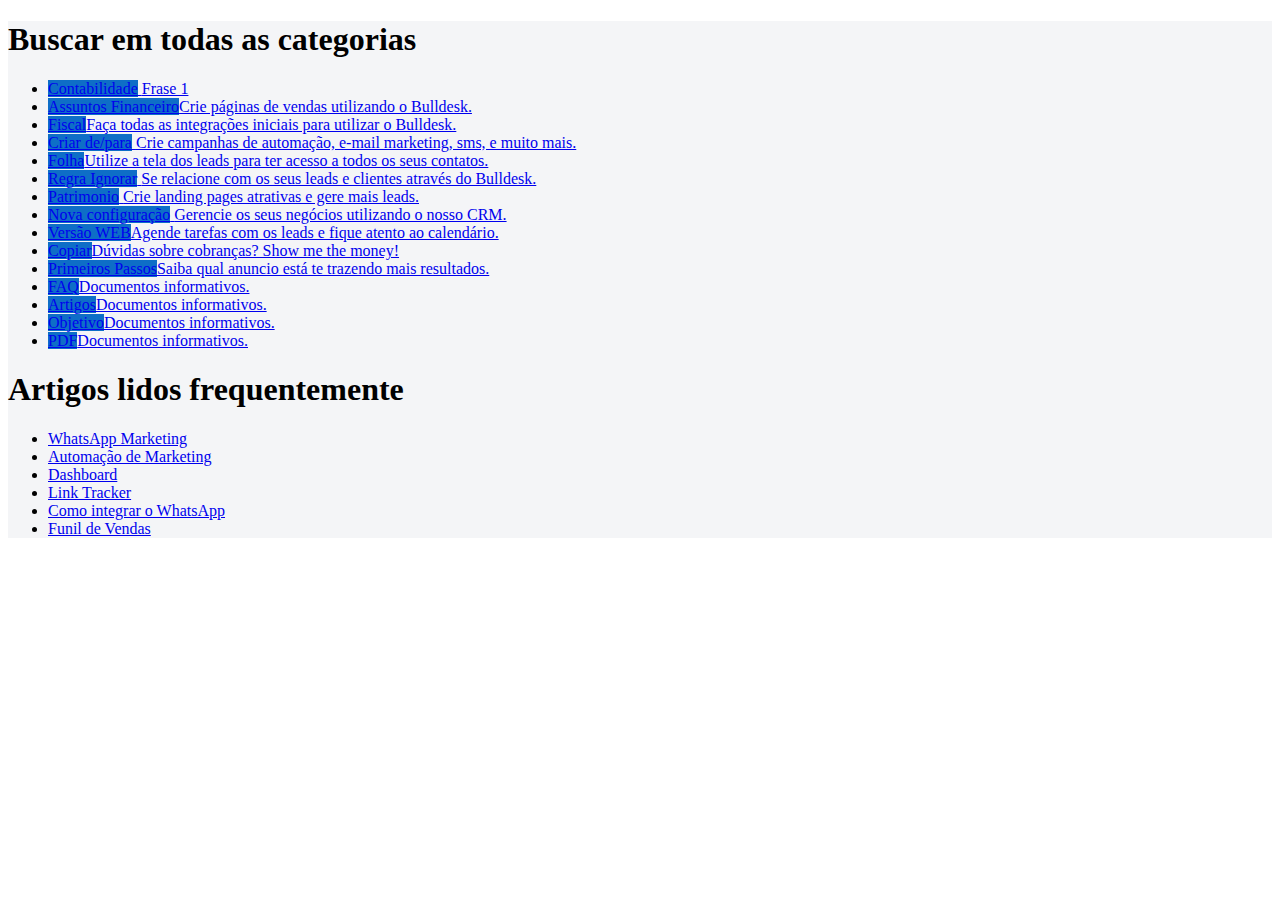
==== commit 13b5717f: "Update auto-convers.html" ====
--- a/auto-convers.html
+++ b/auto-convers.html
@@ -44,15 +44,7 @@
   
   <title>teste</title>
   
-  <link rel="stylesheet" href="style/estilo01.css" type="text/css"/>
-  
-  <link rel="stylesheet" href="style/estilo002.css" type="text/css"/>
-  
-  <link rel="stylesheet" href="style/estilo03.css" type="text/css"/>
-  
-  <script src="script/sr01.js" type="text/javascript"></script>
-  
-  <script src="script/sr02.js" type="text/javascript"></script>
+  <link rel="stylesheet" href="https://static.crisp.help/stylesheets/libs/libs.min.css?ce27636feeaaa449727bc5c840b610c3c" type="text/css"/><link rel="stylesheet" href="https://static.crisp.help/stylesheets/site/common/common.min.css?c24988adc5ec908991e6b36d161b68f94" type="text/css"/><link rel="stylesheet" href="https://static.crisp.help/stylesheets/site/home/home.min.css?c42a97074a16f158dfe98d9f553de4fc6" type="text/css"/><script src="https://static.crisp.help/javascripts/libs/libs.min.js?c62a267f31e3cfbeb0c9db6d20328842d" type="text/javascript"></script><script src="https://static.crisp.help/javascripts/site/common/common.min.js?c26837bc89f5656fa05c85c98967ceffc" type="text/javascript"></script></head>
 
 </head>
   
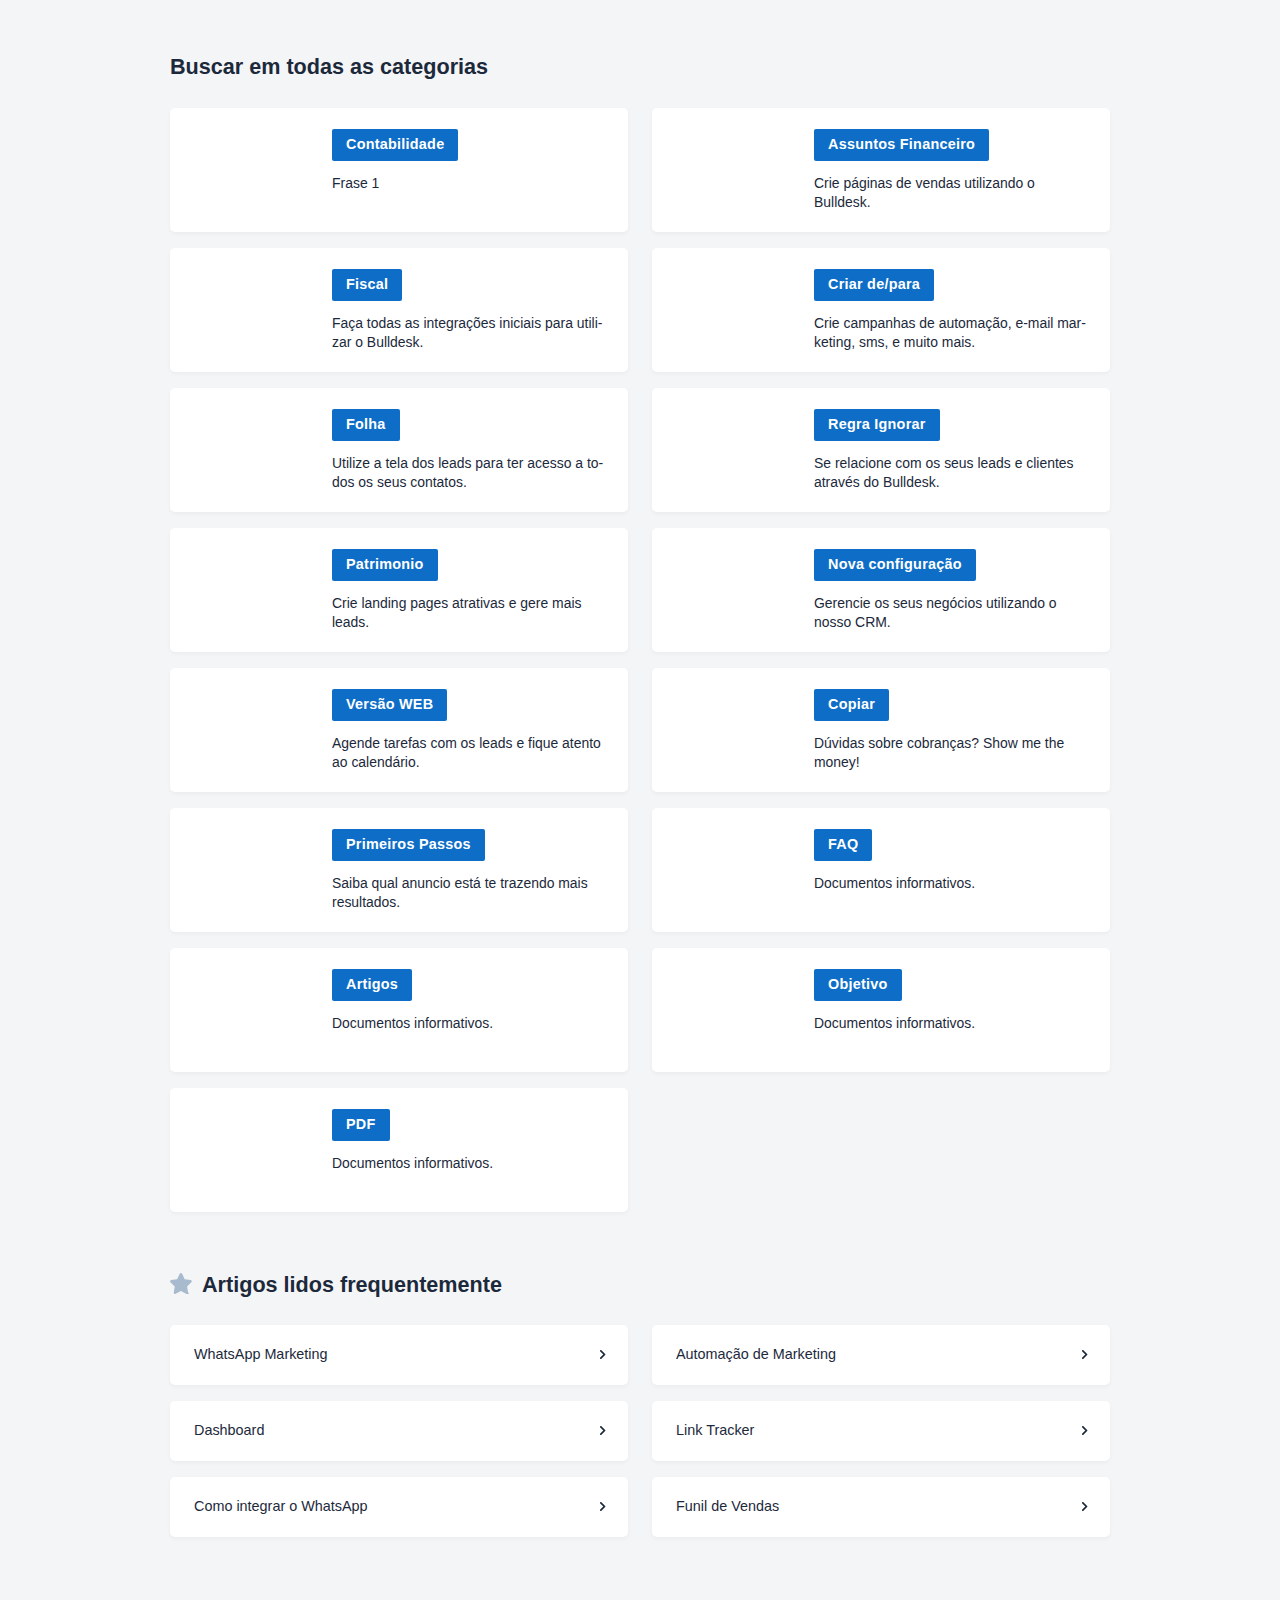
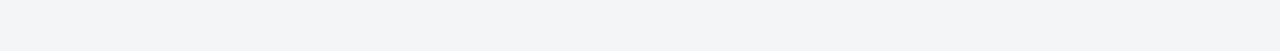
==== commit 4765fe4b: "Update auto-convers.html" ====
--- a/auto-convers.html
+++ b/auto-convers.html
@@ -44,7 +44,15 @@
   
   <title>teste</title>
   
-  <link rel="stylesheet" href="https://static.crisp.help/stylesheets/libs/libs.min.css?ce27636feeaaa449727bc5c840b610c3c" type="text/css"/><link rel="stylesheet" href="https://static.crisp.help/stylesheets/site/common/common.min.css?c24988adc5ec908991e6b36d161b68f94" type="text/css"/><link rel="stylesheet" href="https://static.crisp.help/stylesheets/site/home/home.min.css?c42a97074a16f158dfe98d9f553de4fc6" type="text/css"/><script src="https://static.crisp.help/javascripts/libs/libs.min.js?c62a267f31e3cfbeb0c9db6d20328842d" type="text/javascript"></script><script src="https://static.crisp.help/javascripts/site/common/common.min.js?c26837bc89f5656fa05c85c98967ceffc" type="text/javascript"></script></head>
+  <link rel="stylesheet" href="style/estilo01.css" type="text/css"/>
+  
+  <link rel="stylesheet" href="style/estilo002.css" type="text/css"/>
+  
+  <link rel="stylesheet" href="style/estilo03.css" type="text/css"/>
+  
+  <script src="script/sr01.js" type="text/javascript"></script>
+  
+  <script src="script/sr02.js" type="text/javascript"></script>
 
 </head>
   
--- a/style/estilo01.css
+++ b/style/estilo01.css
@@ -0,0 +1,11 @@
+/**
+ * crisp-relay-site-helpdesk - Helpdesk site. Serves user helpdesks
+
+ */
+ @charset "UTF-8";/*!
+ * animate.css -http://daneden.me/animate
+ * Version - 3.5.2
+ * Licensed under the MIT license - http://opensource.org/licenses/MIT
+ *
+ * Copyright (c) 2017 Daniel Eden
+ */.animated{animation-duration:1s;animation-fill-mode:both}.animated.infinite{animation-iteration-count:infinite}.animated.hinge{animation-duration:2s}.animated.bounceIn,.animated.bounceOut,.animated.flipOutX,.animated.flipOutY{animation-duration:.75s}@keyframes bounce{20%,53%,80%,from,to{animation-timing-function:cubic-bezier(.215,.61,.355,1);transform:translate3d(0,0,0)}40%,43%{animation-timing-function:cubic-bezier(.755,.050,.855,.060);transform:translate3d(0,-30px,0)}70%{animation-timing-function:cubic-bezier(.755,.050,.855,.060);transform:translate3d(0,-15px,0)}90%{transform:translate3d(0,-4px,0)}}.bounce{animation-name:bounce;transform-origin:center bottom}@keyframes flash{50%,from,to{opacity:1}25%,75%{opacity:0}}.flash{animation-name:flash}@keyframes pulse{from,to{transform:scale3d(1,1,1)}50%{transform:scale3d(1.05,1.05,1.05)}}.pulse{animation-name:pulse}@keyframes rubberBand{from,to{transform:scale3d(1,1,1)}30%{transform:scale3d(1.25,.75,1)}40%{transform:scale3d(.75,1.25,1)}50%{transform:scale3d(1.15,.85,1)}65%{transform:scale3d(.95,1.05,1)}75%{transform:scale3d(1.05,.95,1)}}.rubberBand{animation-name:rubberBand}@keyframes shake{from,to{transform:translate3d(0,0,0)}10%,30%,50%,70%,90%{transform:translate3d(-10px,0,0)}20%,40%,60%,80%{transform:translate3d(10px,0,0)}}.shake{animation-name:shake}@keyframes headShake{0%{transform:translateX(0)}6.5%{transform:translateX(-6px) rotateY(-9deg)}18.5%{transform:translateX(5px) rotateY(7deg)}31.5%{transform:translateX(-3px) rotateY(-5deg)}43.5%{transform:translateX(2px) rotateY(3deg)}50%{transform:translateX(0)}}.headShake{animation-timing-function:ease-in-out;animation-name:headShake}@keyframes swing{20%{transform:rotate3d(0,0,1,15deg)}40%{transform:rotate3d(0,0,1,-10deg)}60%{transform:rotate3d(0,0,1,5deg)}80%{transform:rotate3d(0,0,1,-5deg)}to{transform:rotate3d(0,0,1,0deg)}}.swing{transform-origin:top center;animation-name:swing}@keyframes tada{from,to{transform:scale3d(1,1,1)}10%,20%{transform:scale3d(.9,.9,.9) rotate3d(0,0,1,-3deg)}30%,50%,70%,90%{transform:scale3d(1.1,1.1,1.1) rotate3d(0,0,1,3deg)}40%,60%,80%{transform:scale3d(1.1,1.1,1.1) rotate3d(0,0,1,-3deg)}}.tada{animation-name:tada}@keyframes wobble{from,to{transform:none}15%{transform:translate3d(-25%,0,0) rotate3d(0,0,1,-5deg)}30%{transform:translate3d(20%,0,0) rotate3d(0,0,1,3deg)}45%{transform:translate3d(-15%,0,0) rotate3d(0,0,1,-3deg)}60%{transform:translate3d(10%,0,0) rotate3d(0,0,1,2deg)}75%{transform:translate3d(-5%,0,0) rotate3d(0,0,1,-1deg)}}.wobble{animation-name:wobble}@keyframes jello{11.1%,from,to{transform:none}22.2%{transform:skewX(-12.5deg) skewY(-12.5deg)}33.3%{transform:skewX(6.25deg) skewY(6.25deg)}44.4%{transform:skewX(-3.125deg) skewY(-3.125deg)}55.5%{transform:skewX(1.5625deg) skewY(1.5625deg)}66.6%{transform:skewX(-.78125deg) skewY(-.78125deg)}77.7%{transform:skewX(.390625deg) skewY(.390625deg)}88.8%{transform:skewX(-.1953125deg) skewY(-.1953125deg)}}.jello{animation-name:jello;transform-origin:center}@keyframes bounceIn{20%,40%,60%,80%,from,to{animation-timing-function:cubic-bezier(.215,.61,.355,1)}0%{opacity:0;transform:scale3d(.3,.3,.3)}20%{transform:scale3d(1.1,1.1,1.1)}40%{transform:scale3d(.9,.9,.9)}60%{opacity:1;transform:scale3d(1.03,1.03,1.03)}80%{transform:scale3d(.97,.97,.97)}to{opacity:1;transform:scale3d(1,1,1)}}.bounceIn{animation-name:bounceIn}@keyframes bounceInDown{60%,75%,90%,from,to{animation-timing-function:cubic-bezier(.215,.61,.355,1)}0%{opacity:0;transform:translate3d(0,-3000px,0)}60%{opacity:1;transform:translate3d(0,25px,0)}75%{transform:translate3d(0,-10px,0)}90%{transform:translate3d(0,5px,0)}to{transform:none}}.bounceInDown{animation-name:bounceInDown}@keyframes bounceInLeft{60%,75%,90%,from,to{animation-timing-function:cubic-bezier(.215,.61,.355,1)}0%{opacity:0;transform:translate3d(-3000px,0,0)}60%{opacity:1;transform:translate3d(25px,0,0)}75%{transform:translate3d(-10px,0,0)}90%{transform:translate3d(5px,0,0)}to{transform:none}}.bounceInLeft{animation-name:bounceInLeft}@keyframes bounceInRight{60%,75%,90%,from,to{animation-timing-function:cubic-bezier(.215,.61,.355,1)}from{opacity:0;transform:translate3d(3000px,0,0)}60%{opacity:1;transform:translate3d(-25px,0,0)}75%{transform:translate3d(10px,0,0)}90%{transform:translate3d(-5px,0,0)}to{transform:none}}.bounceInRight{animation-name:bounceInRight}@keyframes bounceInUp{60%,75%,90%,from,to{animation-timing-function:cubic-bezier(.215,.61,.355,1)}from{opacity:0;transform:translate3d(0,3000px,0)}60%{opacity:1;transform:translate3d(0,-20px,0)}75%{transform:translate3d(0,10px,0)}90%{transform:translate3d(0,-5px,0)}to{transform:translate3d(0,0,0)}}.bounceInUp{animation-name:bounceInUp}@keyframes bounceOut{20%{transform:scale3d(.9,.9,.9)}50%,55%{opacity:1;transform:scale3d(1.1,1.1,1.1)}to{opacity:0;transform:scale3d(.3,.3,.3)}}.bounceOut{animation-name:bounceOut}@keyframes bounceOutDown{20%{transform:translate3d(0,10px,0)}40%,45%{opacity:1;transform:translate3d(0,-20px,0)}to{opacity:0;transform:translate3d(0,2000px,0)}}.bounceOutDown{animation-name:bounceOutDown}@keyframes bounceOutLeft{20%{opacity:1;transform:translate3d(20px,0,0)}to{opacity:0;transform:translate3d(-2000px,0,0)}}.bounceOutLeft{animation-name:bounceOutLeft}@keyframes bounceOutRight{20%{opacity:1;transform:translate3d(-20px,0,0)}to{opacity:0;transform:translate3d(2000px,0,0)}}.bounceOutRight{animation-name:bounceOutRight}@keyframes bounceOutUp{20%{transform:translate3d(0,-10px,0)}40%,45%{opacity:1;transform:translate3d(0,20px,0)}to{opacity:0;transform:translate3d(0,-2000px,0)}}.bounceOutUp{animation-name:bounceOutUp}@keyframes fadeIn{from{opacity:0}to{opacity:1}}.fadeIn{animation-name:fadeIn}@keyframes fadeInDown{from{opacity:0;transform:translate3d(0,-100%,0)}to{opacity:1;transform:none}}.fadeInDown{animation-name:fadeInDown}@keyframes fadeInDownBig{from{opacity:0;transform:translate3d(0,-2000px,0)}to{opacity:1;transform:none}}.fadeInDownBig{animation-name:fadeInDownBig}@keyframes fadeInLeft{from{opacity:0;transform:translate3d(-100%,0,0)}to{opacity:1;transform:none}}.fadeInLeft{animation-name:fadeInLeft}@keyframes fadeInLeftBig{from{opacity:0;transform:translate3d(-2000px,0,0)}to{opacity:1;transform:none}}.fadeInLeftBig{animation-name:fadeInLeftBig}@keyframes fadeInRight{from{opacity:0;transform:translate3d(100%,0,0)}to{opacity:1;transform:none}}.fadeInRight{animation-name:fadeInRight}@keyframes fadeInRightBig{from{opacity:0;transform:translate3d(2000px,0,0)}to{opacity:1;transform:none}}.fadeInRightBig{animation-name:fadeInRightBig}@keyframes fadeInUp{from{opacity:0;transform:translate3d(0,100%,0)}to{opacity:1;transform:none}}.fadeInUp{animation-name:fadeInUp}@keyframes fadeInUpBig{from{opacity:0;transform:translate3d(0,2000px,0)}to{opacity:1;transform:none}}.fadeInUpBig{animation-name:fadeInUpBig}@keyframes fadeOut{from{opacity:1}to{opacity:0}}.fadeOut{animation-name:fadeOut}@keyframes fadeOutDown{from{opacity:1}to{opacity:0;transform:translate3d(0,100%,0)}}.fadeOutDown{animation-name:fadeOutDown}@keyframes fadeOutDownBig{from{opacity:1}to{opacity:0;transform:translate3d(0,2000px,0)}}.fadeOutDownBig{animation-name:fadeOutDownBig}@keyframes fadeOutLeft{from{opacity:1}to{opacity:0;transform:translate3d(-100%,0,0)}}.fadeOutLeft{animation-name:fadeOutLeft}@keyframes fadeOutLeftBig{from{opacity:1}to{opacity:0;transform:translate3d(-2000px,0,0)}}.fadeOutLeftBig{animation-name:fadeOutLeftBig}@keyframes fadeOutRight{from{opacity:1}to{opacity:0;transform:translate3d(100%,0,0)}}.fadeOutRight{animation-name:fadeOutRight}@keyframes fadeOutRightBig{from{opacity:1}to{opacity:0;transform:translate3d(2000px,0,0)}}.fadeOutRightBig{animation-name:fadeOutRightBig}@keyframes fadeOutUp{from{opacity:1}to{opacity:0;transform:translate3d(0,-100%,0)}}.fadeOutUp{animation-name:fadeOutUp}@keyframes fadeOutUpBig{from{opacity:1}to{opacity:0;transform:translate3d(0,-2000px,0)}}.fadeOutUpBig{animation-name:fadeOutUpBig}@keyframes flip{from{transform:perspective(400px) rotate3d(0,1,0,-360deg);animation-timing-function:ease-out}40%{transform:perspective(400px) translate3d(0,0,150px) rotate3d(0,1,0,-190deg);animation-timing-function:ease-out}50%{transform:perspective(400px) translate3d(0,0,150px) rotate3d(0,1,0,-170deg);animation-timing-function:ease-in}80%{transform:perspective(400px) scale3d(.95,.95,.95);animation-timing-function:ease-in}to{transform:perspective(400px);animation-timing-function:ease-in}}.animated.flip{-webkit-backface-visibility:visible;backface-visibility:visible;animation-name:flip}@keyframes flipInX{from{transform:perspective(400px) rotate3d(1,0,0,90deg);animation-timing-function:ease-in;opacity:0}40%{transform:perspective(400px) rotate3d(1,0,0,-20deg);animation-timing-function:ease-in}60%{transform:perspective(400px) rotate3d(1,0,0,10deg);opacity:1}80%{transform:perspective(400px) rotate3d(1,0,0,-5deg)}to{transform:perspective(400px)}}.flipInX{-webkit-backface-visibility:visible!important;backface-visibility:visible!important;animation-name:flipInX}.flipInY,.flipOutX{-webkit-backface-visibility:visible!important}@keyframes flipInY{from{transform:perspective(400px) rotate3d(0,1,0,90deg);animation-timing-function:ease-in;opacity:0}40%{transform:perspective(400px) rotate3d(0,1,0,-20deg);animation-timing-function:ease-in}60%{transform:perspective(400px) rotate3d(0,1,0,10deg);opacity:1}80%{transform:perspective(400px) rotate3d(0,1,0,-5deg)}to{transform:perspective(400px)}}.flipInY{backface-visibility:visible!important;animation-name:flipInY}@keyframes flipOutX{from{transform:perspective(400px)}30%{transform:perspective(400px) rotate3d(1,0,0,-20deg);opacity:1}to{transform:perspective(400px) rotate3d(1,0,0,90deg);opacity:0}}.flipOutX{animation-name:flipOutX;backface-visibility:visible!important}@keyframes flipOutY{from{transform:perspective(400px)}30%{transform:perspective(400px) rotate3d(0,1,0,-15deg);opacity:1}to{transform:perspective(400px) rotate3d(0,1,0,90deg);opacity:0}}.flipOutY{-webkit-backface-visibility:visible!important;backface-visibility:visible!important;animation-name:flipOutY}@keyframes lightSpeedIn{from{transform:translate3d(100%,0,0) skewX(-30deg);opacity:0}60%{transform:skewX(20deg);opacity:1}80%{transform:skewX(-5deg);opacity:1}to{transform:none;opacity:1}}.lightSpeedIn{animation-name:lightSpeedIn;animation-timing-function:ease-out}@keyframes lightSpeedOut{from{opacity:1}to{transform:translate3d(100%,0,0) skewX(30deg);opacity:0}}.lightSpeedOut{animation-name:lightSpeedOut;animation-timing-function:ease-in}@keyframes rotateIn{from{transform-origin:center;transform:rotate3d(0,0,1,-200deg);opacity:0}to{transform-origin:center;transform:none;opacity:1}}.rotateIn{animation-name:rotateIn}@keyframes rotateInDownLeft{from{transform-origin:left bottom;transform:rotate3d(0,0,1,-45deg);opacity:0}to{transform-origin:left bottom;transform:none;opacity:1}}.rotateInDownLeft{animation-name:rotateInDownLeft}@keyframes rotateInDownRight{from{transform-origin:right bottom;transform:rotate3d(0,0,1,45deg);opacity:0}to{transform-origin:right bottom;transform:none;opacity:1}}.rotateInDownRight{animation-name:rotateInDownRight}@keyframes rotateInUpLeft{from{transform-origin:left bottom;transform:rotate3d(0,0,1,45deg);opacity:0}to{transform-origin:left bottom;transform:none;opacity:1}}.rotateInUpLeft{animation-name:rotateInUpLeft}@keyframes rotateInUpRight{from{transform-origin:right bottom;transform:rotate3d(0,0,1,-90deg);opacity:0}to{transform-origin:right bottom;transform:none;opacity:1}}.rotateInUpRight{animation-name:rotateInUpRight}@keyframes rotateOut{from{transform-origin:center;opacity:1}to{transform-origin:center;transform:rotate3d(0,0,1,200deg);opacity:0}}.rotateOut{animation-name:rotateOut}@keyframes rotateOutDownLeft{from{transform-origin:left bottom;opacity:1}to{transform-origin:left bottom;transform:rotate3d(0,0,1,45deg);opacity:0}}.rotateOutDownLeft{animation-name:rotateOutDownLeft}@keyframes rotateOutDownRight{from{transform-origin:right bottom;opacity:1}to{transform-origin:right bottom;transform:rotate3d(0,0,1,-45deg);opacity:0}}.rotateOutDownRight{animation-name:rotateOutDownRight}@keyframes rotateOutUpLeft{from{transform-origin:left bottom;opacity:1}to{transform-origin:left bottom;transform:rotate3d(0,0,1,-45deg);opacity:0}}.rotateOutUpLeft{animation-name:rotateOutUpLeft}@keyframes rotateOutUpRight{from{transform-origin:right bottom;opacity:1}to{transform-origin:right bottom;transform:rotate3d(0,0,1,90deg);opacity:0}}.rotateOutUpRight{animation-name:rotateOutUpRight}@keyframes hinge{0%{transform-origin:top left;animation-timing-function:ease-in-out}20%,60%{transform:rotate3d(0,0,1,80deg);transform-origin:top left;animation-timing-function:ease-in-out}40%,80%{transform:rotate3d(0,0,1,60deg);transform-origin:top left;animation-timing-function:ease-in-out;opacity:1}to{transform:translate3d(0,700px,0);opacity:0}}.hinge{animation-name:hinge}@keyframes jackInTheBox{from{opacity:0;transform:scale(.1) rotate(30deg);transform-origin:center bottom}50%{transform:rotate(-10deg)}70%{transform:rotate(3deg)}to{opacity:1;transform:scale(1)}}.jackInTheBox{animation-name:jackInTheBox}@keyframes rollIn{from{opacity:0;transform:translate3d(-100%,0,0) rotate3d(0,0,1,-120deg)}to{opacity:1;transform:none}}.rollIn{animation-name:rollIn}@keyframes rollOut{from{opacity:1}to{opacity:0;transform:translate3d(100%,0,0) rotate3d(0,0,1,120deg)}}.rollOut{animation-name:rollOut}@keyframes zoomIn{from{opacity:0;transform:scale3d(.3,.3,.3)}50%{opacity:1}}.zoomIn{animation-name:zoomIn}@keyframes zoomInDown{from{opacity:0;transform:scale3d(.1,.1,.1) translate3d(0,-1000px,0);animation-timing-function:cubic-bezier(.55,.055,.675,.19)}60%{opacity:1;transform:scale3d(.475,.475,.475) translate3d(0,60px,0);animation-timing-function:cubic-bezier(.175,.885,.32,1)}}.zoomInDown{animation-name:zoomInDown}@keyframes zoomInLeft{from{opacity:0;transform:scale3d(.1,.1,.1) translate3d(-1000px,0,0);animation-timing-function:cubic-bezier(.55,.055,.675,.19)}60%{opacity:1;transform:scale3d(.475,.475,.475) translate3d(10px,0,0);animation-timing-function:cubic-bezier(.175,.885,.32,1)}}.zoomInLeft{animation-name:zoomInLeft}@keyframes zoomInRight{from{opacity:0;transform:scale3d(.1,.1,.1) translate3d(1000px,0,0);animation-timing-function:cubic-bezier(.55,.055,.675,.19)}60%{opacity:1;transform:scale3d(.475,.475,.475) translate3d(-10px,0,0);animation-timing-function:cubic-bezier(.175,.885,.32,1)}}.zoomInRight{animation-name:zoomInRight}@keyframes zoomInUp{from{opacity:0;transform:scale3d(.1,.1,.1) translate3d(0,1000px,0);animation-timing-function:cubic-bezier(.55,.055,.675,.19)}60%{opacity:1;transform:scale3d(.475,.475,.475) translate3d(0,-60px,0);animation-timing-function:cubic-bezier(.175,.885,.32,1)}}.zoomInUp{animation-name:zoomInUp}@keyframes zoomOut{from{opacity:1}50%{opacity:0;transform:scale3d(.3,.3,.3)}to{opacity:0}}.zoomOut{animation-name:zoomOut}@keyframes zoomOutDown{40%{opacity:1;transform:scale3d(.475,.475,.475) translate3d(0,-60px,0);animation-timing-function:cubic-bezier(.55,.055,.675,.19)}to{opacity:0;transform:scale3d(.1,.1,.1) translate3d(0,2000px,0);transform-origin:center bottom;animation-timing-function:cubic-bezier(.175,.885,.32,1)}}.zoomOutDown{animation-name:zoomOutDown}@keyframes zoomOutLeft{40%{opacity:1;transform:scale3d(.475,.475,.475) translate3d(42px,0,0)}to{opacity:0;transform:scale(.1) translate3d(-2000px,0,0);transform-origin:left center}}.zoomOutLeft{animation-name:zoomOutLeft}@keyframes zoomOutRight{40%{opacity:1;transform:scale3d(.475,.475,.475) translate3d(-42px,0,0)}to{opacity:0;transform:scale(.1) translate3d(2000px,0,0);transform-origin:right center}}.zoomOutRight{animation-name:zoomOutRight}@keyframes zoomOutUp{40%{opacity:1;transform:scale3d(.475,.475,.475) translate3d(0,60px,0);animation-timing-function:cubic-bezier(.55,.055,.675,.19)}to{opacity:0;transform:scale3d(.1,.1,.1) translate3d(0,-2000px,0);transform-origin:center bottom;animation-timing-function:cubic-bezier(.175,.885,.32,1)}}.zoomOutUp{animation-name:zoomOutUp}@keyframes slideInDown{from{transform:translate3d(0,-100%,0);visibility:visible}to{transform:translate3d(0,0,0)}}.slideInDown{animation-name:slideInDown}@keyframes slideInLeft{from{transform:translate3d(-100%,0,0);visibility:visible}to{transform:translate3d(0,0,0)}}.slideInLeft{animation-name:slideInLeft}@keyframes slideInRight{from{transform:translate3d(100%,0,0);visibility:visible}to{transform:translate3d(0,0,0)}}.slideInRight{animation-name:slideInRight}@keyframes slideInUp{from{transform:translate3d(0,100%,0);visibility:visible}to{transform:translate3d(0,0,0)}}.slideInUp{animation-name:slideInUp}@keyframes slideOutDown{from{transform:translate3d(0,0,0)}to{visibility:hidden;transform:translate3d(0,100%,0)}}.slideOutDown{animation-name:slideOutDown}@keyframes slideOutLeft{from{transform:translate3d(0,0,0)}to{visibility:hidden;transform:translate3d(-100%,0,0)}}.slideOutLeft{animation-name:slideOutLeft}@keyframes slideOutRight{from{transform:translate3d(0,0,0)}to{visibility:hidden;transform:translate3d(100%,0,0)}}.slideOutRight{animation-name:slideOutRight}@keyframes slideOutUp{from{transform:translate3d(0,0,0)}to{visibility:hidden;transform:translate3d(0,-100%,0)}}.slideOutUp{animation-name:slideOutUp}a,abbr,acronym,address,applet,article,aside,audio,b,big,blockquote,body,canvas,caption,center,cite,code,dd,del,details,dfn,div,dl,dt,em,embed,fieldset,figcaption,figure,footer,form,h1,h2,h3,h4,h5,h6,header,hgroup,html,i,iframe,img,ins,kbd,label,legend,li,main,mark,menu,nav,object,ol,output,p,pre,q,ruby,s,samp,section,small,span,strike,strong,sub,summary,sup,table,tbody,td,tfoot,th,thead,time,tr,tt,u,ul,var,video{margin:0;padding:0;border:0;font:inherit;vertical-align:baseline}article,aside,details,figcaption,figure,footer,header,hgroup,main,menu,nav,section{display:block}body{line-height:1}ol,ul{list-style:none}blockquote,q{quotes:none}blockquote:after,blockquote:before,q:after,q:before{content:'';content:none}table{border-collapse:collapse;border-spacing:0}--- a/style/estilo002.css
+++ b/style/estilo002.css
@@ -0,0 +1,7 @@
+/**
+ * crisp-relay-site-helpdesk - Helpdesk site. Serves user helpdesks
+ * @version v2.0.0
+ * @author Crisp IM SAS https://crisp.chat/
+ * @date 1/23/2023
+ */
+ @charset "UTF-8";.csh-button,header .csh-wrapper .csh-header-search .csh-header-search-field input{-webkit-box-shadow:0 2px 4px 0 rgba(0,0,0,.08);-moz-box-shadow:0 2px 4px 0 rgba(0,0,0,.08)}.csh-box.csh-box-link,.csh-button{-moz-transition:all .15s linear;-o-transition:all .15s linear}@font-face{font-family:"Crisp Graphik Light";src:url(/fonts/graphik/latin/graphik_light.woff2?256a3da) format("woff2"),url(/fonts/graphik/latin/graphik_light.woff?256a3da) format("woff");font-weight:100;font-style:normal;unicode-range:U+0000-02FF}@font-face{font-family:"Crisp Graphik Regular";src:url(/fonts/graphik/latin/graphik_regular.woff2?256a3da) format("woff2"),url(/fonts/graphik/latin/graphik_regular.woff?256a3da) format("woff");font-weight:400;font-style:normal;unicode-range:U+0000-02FF}@font-face{font-family:"Crisp Graphik Medium";src:url(/fonts/graphik/latin/graphik_medium.woff2?256a3da) format("woff2"),url(/fonts/graphik/latin/graphik_medium.woff?256a3da) format("woff");font-weight:700;font-style:normal;unicode-range:U+0000-02FF}@font-face{font-family:"Crisp Graphik Semibold";src:url(/fonts/graphik/latin/graphik_semibold.woff2?256a3da) format("woff2"),url(/fonts/graphik/latin/graphik_semibold.woff?256a3da) format("woff");font-weight:800;font-style:normal;unicode-range:U+0000-02FF}@font-face{font-family:"Crisp Graphik Bold";src:url(/fonts/graphik/latin/graphik_bold.woff2?256a3da) format("woff2"),url(/fonts/graphik/latin/graphik_bold.woff?256a3da) format("woff");font-weight:900;font-style:normal;unicode-range:U+0000-02FF}@font-face{font-family:"Crisp Graphik Light";src:url(/fonts/graphik/cyrillic/graphik_light.woff2?256a3da) format("woff2"),url(/fonts/graphik/cyrillic/graphik_light.woff?256a3da) format("woff");font-weight:100;font-style:normal;unicode-range:U+0400-052F}@font-face{font-family:"Crisp Graphik Regular";src:url(/fonts/graphik/cyrillic/graphik_regular.woff2?256a3da) format("woff2"),url(/fonts/graphik/cyrillic/graphik_regular.woff?256a3da) format("woff");font-weight:400;font-style:normal;unicode-range:U+0400-052F}@font-face{font-family:"Crisp Graphik Medium";src:url(/fonts/graphik/cyrillic/graphik_medium.woff2?256a3da) format("woff2"),url(/fonts/graphik/cyrillic/graphik_medium.woff?256a3da) format("woff");font-weight:700;font-style:normal;unicode-range:U+0400-052F}@font-face{font-family:"Crisp Graphik Semibold";src:url(/fonts/graphik/cyrillic/graphik_semibold.woff2?256a3da) format("woff2"),url(/fonts/graphik/cyrillic/graphik_semibold.woff?256a3da) format("woff");font-weight:800;font-style:normal;unicode-range:U+0400-052F}@font-face{font-family:"Crisp Graphik Bold";src:url(/fonts/graphik/cyrillic/graphik_bold.woff2?256a3da) format("woff2"),url(/fonts/graphik/cyrillic/graphik_bold.woff?256a3da) format("woff");font-weight:900;font-style:normal;unicode-range:U+0400-052F}@font-face{font-family:"Crisp Graphik Light";src:url(/fonts/graphik/greek/graphik_light.woff2?256a3da) format("woff2"),url(/fonts/graphik/greek/graphik_light.woff?256a3da) format("woff");font-weight:100;font-style:normal;unicode-range:U+0370-03FF,U+1F00-1FFF}@font-face{font-family:"Crisp Graphik Regular";src:url(/fonts/graphik/greek/graphik_regular.woff2?256a3da) format("woff2"),url(/fonts/graphik/greek/graphik_regular.woff?256a3da) format("woff");font-weight:400;font-style:normal;unicode-range:U+0370-03FF,U+1F00-1FFF}@font-face{font-family:"Crisp Graphik Medium";src:url(/fonts/graphik/greek/graphik_medium.woff2?256a3da) format("woff2"),url(/fonts/graphik/greek/graphik_medium.woff?256a3da) format("woff");font-weight:700;font-style:normal;unicode-range:U+0370-03FF,U+1F00-1FFF}@font-face{font-family:"Crisp Graphik Semibold";src:url(/fonts/graphik/greek/graphik_semibold.woff2?256a3da) format("woff2"),url(/fonts/graphik/greek/graphik_semibold.woff?256a3da) format("woff");font-weight:800;font-style:normal;unicode-range:U+0370-03FF,U+1F00-1FFF}@font-face{font-family:"Crisp Graphik Bold";src:url(/fonts/graphik/greek/graphik_bold.woff2?256a3da) format("woff2"),url(/fonts/graphik/greek/graphik_bold.woff?256a3da) format("woff");font-weight:900;font-style:normal;unicode-range:U+0370-03FF,U+1F00-1FFF}@font-face{font-family:"Hack Regular";src:url(/fonts/hack/full/hack_regular.woff2?256a3da) format("woff2"),url(/fonts/hack/full/hack_regular.woff?256a3da) format("woff");font-weight:400;font-style:normal}.csh-font-sans-light{font-family:"Crisp Graphik Light",sans-serif;font-weight:100!important}.csh-font-sans-regular,body{font-family:"Crisp Graphik Regular",sans-serif}.csh-font-sans-regular{font-weight:400!important}.csh-font-sans-medium{font-family:"Crisp Graphik Medium",sans-serif;font-weight:700!important}.csh-font-sans-semibold{font-family:"Crisp Graphik Semibold",sans-serif;font-weight:800!important}.csh-font-sans-bold{font-family:"Crisp Graphik Bold",sans-serif;font-weight:900!important}*,.csh-font-code-regular{font-weight:400!important}.csh-font-code-regular{font-family:"Hack Regular",sans-serif}.csh-button{border:1px solid rgba(0,0,0,.1);font-size:13.05px;line-height:41px;letter-spacing:.15px;overflow:hidden;cursor:pointer;height:44px;padding:0 25px;display:inline-block;-webkit-box-sizing:border-box;-moz-box-sizing:border-box;box-sizing:border-box;-webkit-border-radius:8px;-moz-border-radius:8px;-ms-border-radius:8px;-o-border-radius:8px;border-radius:8px;box-shadow:0 2px 4px 0 rgba(0,0,0,.08);-webkit-transition:all .15s linear;transition:all .15s linear;-webkit-transition-property:border-color,box-shadow,-webkit-transform;-moz-transition-property:border-color,box-shadow,-moz-transform;-o-transition-property:border-color,box-shadow,-o-transform;transition-property:border-color,box-shadow,transform}.csh-button:hover{border-color:rgba(0,0,0,.25)}.csh-button:active{-webkit-transform:translateY(1px);-moz-transform:translateY(1px);-ms-transform:translateY(1px);-o-transform:translateY(1px);transform:translateY(1px);-webkit-box-shadow:0 1px 2px 0 rgba(0,0,0,.125);-moz-box-shadow:0 1px 2px 0 rgba(0,0,0,.125);box-shadow:0 1px 2px 0 rgba(0,0,0,.125)}.csh-button.csh-button-small{line-height:33px;height:36px;padding:0 18px}.csh-button.csh-button-has-right-icon{padding-right:17px}.csh-button.csh-button-has-right-icon:after{content:"";vertical-align:middle;width:13px;height:13px;margin-left:16px;margin-top:-2px}.csh-button.csh-button-has-left-icon{padding-left:20px}.csh-button.csh-button-has-left-icon:before{content:"";vertical-align:middle;width:20px;height:20px;margin-right:16px;margin-top:-2px}.csh-button.csh-button-has-left-icon.csh-button-has-left-icon-small{padding-left:17px}.csh-button.csh-button-has-left-icon.csh-button-has-left-icon-small:before{width:13px;height:13px}.csh-button.csh-button-accent,.csh-button.csh-button-blue,.csh-button.csh-button-red{color:#fff}.csh-button.csh-button-accent.csh-button-has-left-icon:before,.csh-button.csh-button-accent.csh-button-has-right-icon:after,.csh-button.csh-button-blue.csh-button-has-left-icon:before,.csh-button.csh-button-blue.csh-button-has-right-icon:after,.csh-button.csh-button-red.csh-button-has-left-icon:before,.csh-button.csh-button-red.csh-button-has-right-icon:after{background-color:#fff}.csh-button.csh-button-grey{color:#1c293b;background-color:#dfe5eb}.csh-button.csh-button-grey.csh-button-has-left-icon:before,.csh-button.csh-button-grey.csh-button-has-right-icon:after{background-color:#1c293b}.csh-button.csh-button-blue{background-color:#1972f5}.csh-button.csh-button-red{background-color:#ee334b}html[dir=rtl] .csh-button.csh-button-has-right-icon{padding-left:17px;padding-right:25px}html[dir=rtl] .csh-button.csh-button-has-right-icon:after{margin-left:0;margin-right:16px}html[dir=rtl] .csh-button.csh-button-has-left-icon{padding-left:25px;padding-right:20px}html[dir=rtl] .csh-button.csh-button-has-left-icon:before{margin-right:0;margin-left:16px}@media screen and (max-width:480px){.csh-button{padding-right:21px;padding-left:21px}.csh-button.csh-button-has-right-icon{padding-right:13px;padding-left:17px}.csh-button.csh-button-has-left-icon{padding-right:17px;padding-left:16px}html[dir=rtl] .csh-button.csh-button-has-right-icon{padding-left:13px;padding-right:17px}html[dir=rtl] .csh-button.csh-button-has-left-icon{padding-left:17px;padding-right:16px}}@-webkit-keyframes csh-spin-animation{from{-webkit-transform:rotate(0);-moz-transform:rotate(0);-ms-transform:rotate(0);-o-transform:rotate(0);transform:rotate(0)}to{-webkit-transform:rotate(360deg);-moz-transform:rotate(360deg);-ms-transform:rotate(360deg);-o-transform:rotate(360deg);transform:rotate(360deg)}}@-moz-keyframes csh-spin-animation{from{-webkit-transform:rotate(0);-moz-transform:rotate(0);-ms-transform:rotate(0);-o-transform:rotate(0);transform:rotate(0)}to{-webkit-transform:rotate(360deg);-moz-transform:rotate(360deg);-ms-transform:rotate(360deg);-o-transform:rotate(360deg);transform:rotate(360deg)}}@-o-keyframes csh-spin-animation{from{-webkit-transform:rotate(0);-moz-transform:rotate(0);-ms-transform:rotate(0);-o-transform:rotate(0);transform:rotate(0)}to{-webkit-transform:rotate(360deg);-moz-transform:rotate(360deg);-ms-transform:rotate(360deg);-o-transform:rotate(360deg);transform:rotate(360deg)}}@keyframes csh-spin-animation{from{-webkit-transform:rotate(0);-moz-transform:rotate(0);-ms-transform:rotate(0);-o-transform:rotate(0);transform:rotate(0)}to{-webkit-transform:rotate(360deg);-moz-transform:rotate(360deg);-ms-transform:rotate(360deg);-o-transform:rotate(360deg);transform:rotate(360deg)}}body{font-size:16px;background:#fff!important;color:#1c293b}*{margin:0;padding:0}input,textarea{background:#fff;border:1px solid #becbda;color:#1c293b;letter-spacing:.25px;outline-style:none;width:200px;-webkit-border-radius:1px;-moz-border-radius:1px;-ms-border-radius:1px;-o-border-radius:1px;border-radius:1px}input:focus,textarea:focus{border-color:#a8bacd}input:-moz-placeholder,input::-moz-placeholder,textarea:-moz-placeholder,textarea::-moz-placeholder{opacity:1}input{font-size:16.2px;text-align:center;line-height:28px;height:46px}input:placeholder{color:rgba(55,81,108,.75)}input:-moz-placeholder{color:rgba(55,81,108,.75)}input::-moz-placeholder{color:rgba(55,81,108,.75)}input:-ms-input-placeholder{color:rgba(55,81,108,.75)}input::-webkit-input-placeholder{color:rgba(55,81,108,.75)}textarea{font-size:13.5px;text-align:left;line-height:22px;padding:10px 16px}textarea:placeholder{color:rgba(55,81,108,.75)}textarea:-moz-placeholder{color:rgba(55,81,108,.75)}textarea::-moz-placeholder{color:rgba(55,81,108,.75)}textarea:-ms-input-placeholder{color:rgba(55,81,108,.75)}textarea::-webkit-input-placeholder{color:rgba(55,81,108,.75)}a,button{outline:0!important}a{text-decoration:none;cursor:pointer}a:hover{cursor:pointer}.csh-clear{display:block!important;clear:both!important}.csh-wrapper{width:940px;max-width:940px;margin:0 auto;display:block}.csh-wrapper.csh-wrapper-large{width:1200px;max-width:1200px}.csh-wrapper.csh-wrapper-tight{width:calc(100% - 24px)}.csh-wrapper.csh-wrapper-full,.csh-wrapper.csh-wrapper-full.csh-wrapper-large{width:100%;max-width:100%}html[dir=rtl] textarea{text-align:right}@media screen and (max-width:1240px){.csh-wrapper.csh-wrapper-large{width:940px;max-width:940px}}@media screen and (max-width:980px){.csh-wrapper,.csh-wrapper.csh-wrapper-large{width:calc(100% - 40px);max-width:calc(100% - 40px)}}@media screen and (max-width:480px){.csh-wrapper{width:calc(100% - 18px);max-width:calc(100% - 18px)}}.csh-text-wrap{-webkit-hyphens:auto;-moz-hyphens:auto;hyphens:auto;word-wrap:break-word;overflow-wrap:break-word}.csh-text-wrap.csh-text-wrap-break{-ms-word-break:break-all;word-break:break-all;word-break:break-word}.csh-text-ellipsis-multiline{text-overflow:ellipsis;overflow:hidden;-webkit-box-orient:vertical;-moz-box-orient:vertical;-ms-box-orient:vertical;box-orient:vertical;display:-webkit-box}.csh-text-ellipsis-multiline.csh-text-ellipsis-multiline-lines-2{-webkit-line-clamp:2}.csh-markdown.csh-markdown-blockquote+.csh-new-line,.csh-markdown.csh-markdown-code.csh-markdown-code-block+.csh-new-line,.csh-markdown.csh-markdown-emphasis+.csh-new-line,.csh-markdown.csh-markdown-line+.csh-new-line{display:none}.csh-markdown.csh-markdown-blockquote{border-color:#a8bacd;border-width:0 0 0 2px;border-style:solid;margin:6px 4px;padding:1px 0 2px 8px;display:inline-block}.csh-markdown.csh-markdown-code{margin:0 1px}.csh-markdown.csh-markdown-code.csh-markdown-code-inline{padding:2px 6px;display:inline}.csh-markdown.csh-markdown-code.csh-markdown-code-block{padding:4px 8px;white-space:pre-wrap;display:block}.csh-markdown.csh-markdown-delete{text-decoration:line-through}.csh-aside ul li a.csh-aside-spaced:hover,.csh-markdown.csh-markdown-link.csh-markdown-link-text,.csh-markdown.csh-markdown-title:hover,.csh-markdown.csh-markdown-underline,footer .csh-footer-copyright .csh-footer-copyright-crisp a{text-decoration:underline}.csh-markdown.csh-markdown-highlight{background-color:#fffcd9;padding:2px 3px}.csh-markdown.csh-markdown-italic{font-style:italic}.csh-markdown.csh-markdown-link.csh-markdown-link-image{display:inline-block}.csh-markdown.csh-markdown-title{margin:.1em 0;display:inline-block}.csh-markdown.csh-markdown-title:hover{text-decoration-color:#dfe5eb;cursor:pointer}.csh-markdown.csh-markdown-line{background:#e5e9ef;border:0;height:1px;width:100%;min-width:8px;margin:8px 0 4px;display:inline-block}mark .csh-status-badge:before,mark .csh-status-hide{background-size:contain;background-repeat:no-repeat;display:inline-block}.csh-markdown.csh-markdown-image,.csh-markdown.csh-markdown-image img{max-width:100%;display:block}.csh-markdown.csh-markdown-image img{border:0;margin:0 auto}.csh-markdown.csh-markdown-frame,.csh-markdown.csh-markdown-frame .csh-markdown-frame-wrap,.csh-markdown.csh-markdown-frame .csh-markdown-video-wrap,.csh-markdown.csh-markdown-video,.csh-markdown.csh-markdown-video .csh-markdown-frame-wrap,.csh-markdown.csh-markdown-video .csh-markdown-video-wrap{display:block}.csh-markdown.csh-markdown-frame .csh-markdown-frame-wrap,.csh-markdown.csh-markdown-frame .csh-markdown-video-wrap,.csh-markdown.csh-markdown-video .csh-markdown-frame-wrap,.csh-markdown.csh-markdown-video .csh-markdown-video-wrap{height:0;padding-top:25px;padding-bottom:56.25%;position:relative}.csh-markdown.csh-markdown-frame .csh-markdown-frame-wrap iframe,.csh-markdown.csh-markdown-frame .csh-markdown-video-wrap iframe,.csh-markdown.csh-markdown-video .csh-markdown-frame-wrap iframe,.csh-markdown.csh-markdown-video .csh-markdown-video-wrap iframe{width:100%;height:100%;position:absolute;top:0;left:0}.csh-markdown.csh-markdown-list{margin:0 1px;display:inline-block}.csh-markdown.csh-markdown-list[data-type]:before{content:attr(data-type) ".";padding-right:6px}.csh-markdown.csh-markdown-list[data-type="*"]:before{content:"â€¢"}.csh-markdown.csh-markdown-table{border-collapse:collapse;width:100%;margin:4px auto}.csh-markdown.csh-markdown-table thead{background-color:#f7f9fc;color:#37516c;letter-spacing:.1px;user-select:none}.csh-markdown.csh-markdown-table td,.csh-markdown.csh-markdown-table th{border:1px solid #dfe5eb;text-align:left;padding:6px 8px;-webkit-hyphens:auto;-moz-hyphens:auto;hyphens:auto;word-wrap:break-word;overflow-wrap:break-word}html[dir=rtl] .csh-category-item a .csh-category-item-meta .csh-category-item-meta-description,html[dir=rtl] .csh-category-item a .csh-category-item-meta .csh-category-item-meta-popularity,html[dir=rtl] .csh-markdown.csh-markdown-table td,html[dir=rtl] .csh-markdown.csh-markdown-table th{text-align:right}html[dir=rtl] .csh-markdown.csh-markdown-blockquote{padding-left:0;padding-right:8px}html[dir=rtl] .csh-markdown.csh-markdown-list[data-type]:before{padding-left:6px;padding-right:0}.csh-smiley{background-size:contain;background-repeat:no-repeat;background-position:center;margin-left:2px;margin-right:2px}.csh-smiley[data-size=small]{width:16px;height:16px;margin-bottom:-3px;display:inline-block}.csh-smiley[data-size=large]{width:32px;height:32px;display:block}.csh-smiley[data-name=angry]{background-image:url([data-uri])}.csh-smiley[data-name=blushing]{background-image:url([data-uri])}.csh-smiley[data-name=confused]{background-image:url([data-uri])}.csh-smiley[data-name=cool]{background-image:url([data-uri])}.csh-smiley[data-name=crying]{background-image:url([data-uri])}.csh-smiley[data-name=embarrased]{background-image:url([data-uri])}.csh-smiley[data-name=heart]{background-image:url([data-uri])}.csh-smiley[data-name=laughing]{background-image:url([data-uri])}.csh-smiley[data-name=sad]{background-image:url([data-uri])}.csh-smiley[data-name=sick]{background-image:url([data-uri])}.csh-smiley[data-name=small-smile]{background-image:url([data-uri])}.csh-smiley[data-name=big-smile]{background-image:url([data-uri])}.csh-smiley[data-name=thumbs-up]{background-image:url([data-uri])}.csh-smiley[data-name=surprised]{background-image:url([data-uri])}.csh-smiley[data-name=tongue]{background-image:url([data-uri])}.csh-smiley[data-name=winking]{background-image:url([data-uri])}.csh-flag,.csh-flag .csh-flag-image{width:27px;height:19px;display:inline-block;-webkit-border-radius:2px;-moz-border-radius:2px;-ms-border-radius:2px;-o-border-radius:2px;border-radius:2px}.csh-flag .csh-flag-image{background-color:#EFF3F6;background-image:url([data-uri]);background-repeat:no-repeat;background-position:center;display:inline-block;background-size:100%}.csh-flag[data-country=ad] .csh-flag-image{background-image:url(/images/site/common/flags/ad.png?256a3da)}.csh-flag[data-country=ae] .csh-flag-image{background-image:url(/images/site/common/flags/ae.png?256a3da)}.csh-flag[data-country=af] .csh-flag-image{background-image:url(/images/site/common/flags/af.png?256a3da)}.csh-flag[data-country=ag] .csh-flag-image{background-image:url(/images/site/common/flags/ag.png?256a3da)}.csh-flag[data-country=ai] .csh-flag-image{background-image:url(/images/site/common/flags/ai.png?256a3da)}.csh-flag[data-country=al] .csh-flag-image{background-image:url(/images/site/common/flags/al.png?256a3da)}.csh-flag[data-country=am] .csh-flag-image{background-image:url(/images/site/common/flags/am.png?256a3da)}.csh-flag[data-country=ao] .csh-flag-image{background-image:url(/images/site/common/flags/ao.png?256a3da)}.csh-flag[data-country=aq] .csh-flag-image{background-image:url(/images/site/common/flags/aq.png?256a3da)}.csh-flag[data-country=ar] .csh-flag-image{background-image:url(/images/site/common/flags/ar.png?256a3da)}.csh-flag[data-country=as] .csh-flag-image{background-image:url(/images/site/common/flags/as.png?256a3da)}.csh-flag[data-country=at] .csh-flag-image{background-image:url(/images/site/common/flags/at.png?256a3da)}.csh-flag[data-country=au] .csh-flag-image{background-image:url(/images/site/common/flags/au.png?256a3da)}.csh-flag[data-country=aw] .csh-flag-image{background-image:url(/images/site/common/flags/aw.png?256a3da)}.csh-flag[data-country=ax] .csh-flag-image{background-image:url(/images/site/common/flags/ax.png?256a3da)}.csh-flag[data-country=az] .csh-flag-image{background-image:url(/images/site/common/flags/az.png?256a3da)}.csh-flag[data-country=ba] .csh-flag-image{background-image:url(/images/site/common/flags/ba.png?256a3da)}.csh-flag[data-country=bb] .csh-flag-image{background-image:url(/images/site/common/flags/bb.png?256a3da)}.csh-flag[data-country=bd] .csh-flag-image{background-image:url(/images/site/common/flags/bd.png?256a3da)}.csh-flag[data-country=be] .csh-flag-image{background-image:url(/images/site/common/flags/be.png?256a3da)}.csh-flag[data-country=bf] .csh-flag-image{background-image:url(/images/site/common/flags/bf.png?256a3da)}.csh-flag[data-country=bg] .csh-flag-image{background-image:url(/images/site/common/flags/bg.png?256a3da)}.csh-flag[data-country=bh] .csh-flag-image{background-image:url(/images/site/common/flags/bh.png?256a3da)}.csh-flag[data-country=bi] .csh-flag-image{background-image:url(/images/site/common/flags/bi.png?256a3da)}.csh-flag[data-country=bj] .csh-flag-image{background-image:url(/images/site/common/flags/bj.png?256a3da)}.csh-flag[data-country=bl] .csh-flag-image{background-image:url(/images/site/common/flags/bl.png?256a3da)}.csh-flag[data-country=bm] .csh-flag-image{background-image:url(/images/site/common/flags/bm.png?256a3da)}.csh-flag[data-country=bn] .csh-flag-image{background-image:url(/images/site/common/flags/bn.png?256a3da)}.csh-flag[data-country=bo] .csh-flag-image{background-image:url(/images/site/common/flags/bo.png?256a3da)}.csh-flag[data-country=bq] .csh-flag-image{background-image:url(/images/site/common/flags/bq.png?256a3da)}.csh-flag[data-country=br] .csh-flag-image{background-image:url(/images/site/common/flags/br.png?256a3da)}.csh-flag[data-country=bs] .csh-flag-image{background-image:url(/images/site/common/flags/bs.png?256a3da)}.csh-flag[data-country=bt] .csh-flag-image{background-image:url(/images/site/common/flags/bt.png?256a3da)}.csh-flag[data-country=bv] .csh-flag-image{background-image:url(/images/site/common/flags/bv.png?256a3da)}.csh-flag[data-country=bw] .csh-flag-image{background-image:url(/images/site/common/flags/bw.png?256a3da)}.csh-flag[data-country=by] .csh-flag-image{background-image:url(/images/site/common/flags/by.png?256a3da)}.csh-flag[data-country=bz] .csh-flag-image{background-image:url(/images/site/common/flags/bz.png?256a3da)}.csh-flag[data-country=ca] .csh-flag-image{background-image:url(/images/site/common/flags/ca.png?256a3da)}.csh-flag[data-country=cc] .csh-flag-image{background-image:url(/images/site/common/flags/cc.png?256a3da)}.csh-flag[data-country=cd] .csh-flag-image{background-image:url(/images/site/common/flags/cd.png?256a3da)}.csh-flag[data-country=cf] .csh-flag-image{background-image:url(/images/site/common/flags/cf.png?256a3da)}.csh-flag[data-country=cg] .csh-flag-image{background-image:url(/images/site/common/flags/cg.png?256a3da)}.csh-flag[data-country=ch] .csh-flag-image{background-image:url(/images/site/common/flags/ch.png?256a3da)}.csh-flag[data-country=ci] .csh-flag-image{background-image:url(/images/site/common/flags/ci.png?256a3da)}.csh-flag[data-country=ck] .csh-flag-image{background-image:url(/images/site/common/flags/ck.png?256a3da)}.csh-flag[data-country=cl] .csh-flag-image{background-image:url(/images/site/common/flags/cl.png?256a3da)}.csh-flag[data-country=cm] .csh-flag-image{background-image:url(/images/site/common/flags/cm.png?256a3da)}.csh-flag[data-country=cn] .csh-flag-image{background-image:url(/images/site/common/flags/cn.png?256a3da)}.csh-flag[data-country=co] .csh-flag-image{background-image:url(/images/site/common/flags/co.png?256a3da)}.csh-flag[data-country=cr] .csh-flag-image{background-image:url(/images/site/common/flags/cr.png?256a3da)}.csh-flag[data-country=cu] .csh-flag-image{background-image:url(/images/site/common/flags/cu.png?256a3da)}.csh-flag[data-country=cv] .csh-flag-image{background-image:url(/images/site/common/flags/cv.png?256a3da)}.csh-flag[data-country=cw] .csh-flag-image{background-image:url(/images/site/common/flags/cw.png?256a3da)}.csh-flag[data-country=cx] .csh-flag-image{background-image:url(/images/site/common/flags/cx.png?256a3da)}.csh-flag[data-country=cy] .csh-flag-image{background-image:url(/images/site/common/flags/cy.png?256a3da)}.csh-flag[data-country=cz] .csh-flag-image{background-image:url(/images/site/common/flags/cz.png?256a3da)}.csh-flag[data-country=de] .csh-flag-image{background-image:url(/images/site/common/flags/de.png?256a3da)}.csh-flag[data-country=dj] .csh-flag-image{background-image:url(/images/site/common/flags/dj.png?256a3da)}.csh-flag[data-country=dk] .csh-flag-image{background-image:url(/images/site/common/flags/dk.png?256a3da)}.csh-flag[data-country=dm] .csh-flag-image{background-image:url(/images/site/common/flags/dm.png?256a3da)}.csh-flag[data-country=do] .csh-flag-image{background-image:url(/images/site/common/flags/do.png?256a3da)}.csh-flag[data-country=dz] .csh-flag-image{background-image:url(/images/site/common/flags/dz.png?256a3da)}.csh-flag[data-country=ec] .csh-flag-image{background-image:url(/images/site/common/flags/ec.png?256a3da)}.csh-flag[data-country=ee] .csh-flag-image{background-image:url(/images/site/common/flags/ee.png?256a3da)}.csh-flag[data-country=eg] .csh-flag-image{background-image:url(/images/site/common/flags/eg.png?256a3da)}.csh-flag[data-country=eh] .csh-flag-image{background-image:url(/images/site/common/flags/eh.png?256a3da)}.csh-flag[data-country=er] .csh-flag-image{background-image:url(/images/site/common/flags/er.png?256a3da)}.csh-flag[data-country=es] .csh-flag-image{background-image:url(/images/site/common/flags/es.png?256a3da)}.csh-flag[data-country=et] .csh-flag-image{background-image:url(/images/site/common/flags/et.png?256a3da)}.csh-flag[data-country=fi] .csh-flag-image{background-image:url(/images/site/common/flags/fi.png?256a3da)}.csh-flag[data-country=fj] .csh-flag-image{background-image:url(/images/site/common/flags/fj.png?256a3da)}.csh-flag[data-country=fk] .csh-flag-image{background-image:url(/images/site/common/flags/fk.png?256a3da)}.csh-flag[data-country=fm] .csh-flag-image{background-image:url(/images/site/common/flags/fm.png?256a3da)}.csh-flag[data-country=fo] .csh-flag-image{background-image:url(/images/site/common/flags/fo.png?256a3da)}.csh-flag[data-country=fr] .csh-flag-image{background-image:url(/images/site/common/flags/fr.png?256a3da)}.csh-flag[data-country=ga] .csh-flag-image{background-image:url(/images/site/common/flags/ga.png?256a3da)}.csh-flag[data-country=gb] .csh-flag-image{background-image:url(/images/site/common/flags/gb.png?256a3da)}.csh-flag[data-country=gd] .csh-flag-image{background-image:url(/images/site/common/flags/gd.png?256a3da)}.csh-flag[data-country=ge] .csh-flag-image{background-image:url(/images/site/common/flags/ge.png?256a3da)}.csh-flag[data-country=gf] .csh-flag-image{background-image:url(/images/site/common/flags/gf.png?256a3da)}.csh-flag[data-country=gg] .csh-flag-image{background-image:url(/images/site/common/flags/gg.png?256a3da)}.csh-flag[data-country=gh] .csh-flag-image{background-image:url(/images/site/common/flags/gh.png?256a3da)}.csh-flag[data-country=gi] .csh-flag-image{background-image:url(/images/site/common/flags/gi.png?256a3da)}.csh-flag[data-country=gl] .csh-flag-image{background-image:url(/images/site/common/flags/gl.png?256a3da)}.csh-flag[data-country=gm] .csh-flag-image{background-image:url(/images/site/common/flags/gm.png?256a3da)}.csh-flag[data-country=gn] .csh-flag-image{background-image:url(/images/site/common/flags/gn.png?256a3da)}.csh-flag[data-country=gp] .csh-flag-image{background-image:url(/images/site/common/flags/gp.png?256a3da)}.csh-flag[data-country=gq] .csh-flag-image{background-image:url(/images/site/common/flags/gq.png?256a3da)}.csh-flag[data-country=gr] .csh-flag-image{background-image:url(/images/site/common/flags/gr.png?256a3da)}.csh-flag[data-country=gs] .csh-flag-image{background-image:url(/images/site/common/flags/gs.png?256a3da)}.csh-flag[data-country=gt] .csh-flag-image{background-image:url(/images/site/common/flags/gt.png?256a3da)}.csh-flag[data-country=gu] .csh-flag-image{background-image:url(/images/site/common/flags/gu.png?256a3da)}.csh-flag[data-country=gw] .csh-flag-image{background-image:url(/images/site/common/flags/gw.png?256a3da)}.csh-flag[data-country=gy] .csh-flag-image{background-image:url(/images/site/common/flags/gy.png?256a3da)}.csh-flag[data-country=hk] .csh-flag-image{background-image:url(/images/site/common/flags/hk.png?256a3da)}.csh-flag[data-country=hm] .csh-flag-image{background-image:url(/images/site/common/flags/hm.png?256a3da)}.csh-flag[data-country=hn] .csh-flag-image{background-image:url(/images/site/common/flags/hn.png?256a3da)}.csh-flag[data-country=hr] .csh-flag-image{background-image:url(/images/site/common/flags/hr.png?256a3da)}.csh-flag[data-country=ht] .csh-flag-image{background-image:url(/images/site/common/flags/ht.png?256a3da)}.csh-flag[data-country=hu] .csh-flag-image{background-image:url(/images/site/common/flags/hu.png?256a3da)}.csh-flag[data-country=id] .csh-flag-image{background-image:url(/images/site/common/flags/id.png?256a3da)}.csh-flag[data-country=ie] .csh-flag-image{background-image:url(/images/site/common/flags/ie.png?256a3da)}.csh-flag[data-country=il] .csh-flag-image{background-image:url(/images/site/common/flags/il.png?256a3da)}.csh-flag[data-country=im] .csh-flag-image{background-image:url(/images/site/common/flags/im.png?256a3da)}.csh-flag[data-country=in] .csh-flag-image{background-image:url(/images/site/common/flags/in.png?256a3da)}.csh-flag[data-country=io] .csh-flag-image{background-image:url(/images/site/common/flags/io.png?256a3da)}.csh-flag[data-country=iq] .csh-flag-image{background-image:url(/images/site/common/flags/iq.png?256a3da)}.csh-flag[data-country=ir] .csh-flag-image{background-image:url(/images/site/common/flags/ir.png?256a3da)}.csh-flag[data-country=is] .csh-flag-image{background-image:url(/images/site/common/flags/is.png?256a3da)}.csh-flag[data-country=it] .csh-flag-image{background-image:url(/images/site/common/flags/it.png?256a3da)}.csh-flag[data-country=je] .csh-flag-image{background-image:url(/images/site/common/flags/je.png?256a3da)}.csh-flag[data-country=jm] .csh-flag-image{background-image:url(/images/site/common/flags/jm.png?256a3da)}.csh-flag[data-country=jo] .csh-flag-image{background-image:url(/images/site/common/flags/jo.png?256a3da)}.csh-flag[data-country=jp] .csh-flag-image{background-image:url(/images/site/common/flags/jp.png?256a3da)}.csh-flag[data-country=ke] .csh-flag-image{background-image:url(/images/site/common/flags/ke.png?256a3da)}.csh-flag[data-country=kg] .csh-flag-image{background-image:url(/images/site/common/flags/kg.png?256a3da)}.csh-flag[data-country=kh] .csh-flag-image{background-image:url(/images/site/common/flags/kh.png?256a3da)}.csh-flag[data-country=ki] .csh-flag-image{background-image:url(/images/site/common/flags/ki.png?256a3da)}.csh-flag[data-country=km] .csh-flag-image{background-image:url(/images/site/common/flags/km.png?256a3da)}.csh-flag[data-country=kn] .csh-flag-image{background-image:url(/images/site/common/flags/kn.png?256a3da)}.csh-flag[data-country=kp] .csh-flag-image{background-image:url(/images/site/common/flags/kp.png?256a3da)}.csh-flag[data-country=kr] .csh-flag-image{background-image:url(/images/site/common/flags/kr.png?256a3da)}.csh-flag[data-country=kw] .csh-flag-image{background-image:url(/images/site/common/flags/kw.png?256a3da)}.csh-flag[data-country=ky] .csh-flag-image{background-image:url(/images/site/common/flags/ky.png?256a3da)}.csh-flag[data-country=kz] .csh-flag-image{background-image:url(/images/site/common/flags/kz.png?256a3da)}.csh-flag[data-country=la] .csh-flag-image{background-image:url(/images/site/common/flags/la.png?256a3da)}.csh-flag[data-country=lb] .csh-flag-image{background-image:url(/images/site/common/flags/lb.png?256a3da)}.csh-flag[data-country=lc] .csh-flag-image{background-image:url(/images/site/common/flags/lc.png?256a3da)}.csh-flag[data-country=li] .csh-flag-image{background-image:url(/images/site/common/flags/li.png?256a3da)}.csh-flag[data-country=lk] .csh-flag-image{background-image:url(/images/site/common/flags/lk.png?256a3da)}.csh-flag[data-country=lr] .csh-flag-image{background-image:url(/images/site/common/flags/lr.png?256a3da)}.csh-flag[data-country=ls] .csh-flag-image{background-image:url(/images/site/common/flags/ls.png?256a3da)}.csh-flag[data-country=lt] .csh-flag-image{background-image:url(/images/site/common/flags/lt.png?256a3da)}.csh-flag[data-country=lu] .csh-flag-image{background-image:url(/images/site/common/flags/lu.png?256a3da)}.csh-flag[data-country=lv] .csh-flag-image{background-image:url(/images/site/common/flags/lv.png?256a3da)}.csh-flag[data-country=ly] .csh-flag-image{background-image:url(/images/site/common/flags/ly.png?256a3da)}.csh-flag[data-country=ma] .csh-flag-image{background-image:url(/images/site/common/flags/ma.png?256a3da)}.csh-flag[data-country=mc] .csh-flag-image{background-image:url(/images/site/common/flags/mc.png?256a3da)}.csh-flag[data-country=md] .csh-flag-image{background-image:url(/images/site/common/flags/md.png?256a3da)}.csh-flag[data-country=me] .csh-flag-image{background-image:url(/images/site/common/flags/me.png?256a3da)}.csh-flag[data-country=mf] .csh-flag-image{background-image:url(/images/site/common/flags/mf.png?256a3da)}.csh-flag[data-country=mg] .csh-flag-image{background-image:url(/images/site/common/flags/mg.png?256a3da)}.csh-flag[data-country=mh] .csh-flag-image{background-image:url(/images/site/common/flags/mh.png?256a3da)}.csh-flag[data-country=mk] .csh-flag-image{background-image:url(/images/site/common/flags/mk.png?256a3da)}.csh-flag[data-country=ml] .csh-flag-image{background-image:url(/images/site/common/flags/ml.png?256a3da)}.csh-flag[data-country=mm] .csh-flag-image{background-image:url(/images/site/common/flags/mm.png?256a3da)}.csh-flag[data-country=mn] .csh-flag-image{background-image:url(/images/site/common/flags/mn.png?256a3da)}.csh-flag[data-country=mo] .csh-flag-image{background-image:url(/images/site/common/flags/mo.png?256a3da)}.csh-flag[data-country=mp] .csh-flag-image{background-image:url(/images/site/common/flags/mp.png?256a3da)}.csh-flag[data-country=mq] .csh-flag-image{background-image:url(/images/site/common/flags/mq.png?256a3da)}.csh-flag[data-country=mr] .csh-flag-image{background-image:url(/images/site/common/flags/mr.png?256a3da)}.csh-flag[data-country=ms] .csh-flag-image{background-image:url(/images/site/common/flags/ms.png?256a3da)}.csh-flag[data-country=mt] .csh-flag-image{background-image:url(/images/site/common/flags/mt.png?256a3da)}.csh-flag[data-country=mu] .csh-flag-image{background-image:url(/images/site/common/flags/mu.png?256a3da)}.csh-flag[data-country=mv] .csh-flag-image{background-image:url(/images/site/common/flags/mv.png?256a3da)}.csh-flag[data-country=mw] .csh-flag-image{background-image:url(/images/site/common/flags/mw.png?256a3da)}.csh-flag[data-country=mx] .csh-flag-image{background-image:url(/images/site/common/flags/mx.png?256a3da)}.csh-flag[data-country=my] .csh-flag-image{background-image:url(/images/site/common/flags/my.png?256a3da)}.csh-flag[data-country=mz] .csh-flag-image{background-image:url(/images/site/common/flags/mz.png?256a3da)}.csh-flag[data-country=na] .csh-flag-image{background-image:url(/images/site/common/flags/na.png?256a3da)}.csh-flag[data-country=nc] .csh-flag-image{background-image:url(/images/site/common/flags/nc.png?256a3da)}.csh-flag[data-country=ne] .csh-flag-image{background-image:url(/images/site/common/flags/ne.png?256a3da)}.csh-flag[data-country=nf] .csh-flag-image{background-image:url(/images/site/common/flags/nf.png?256a3da)}.csh-flag[data-country=ng] .csh-flag-image{background-image:url(/images/site/common/flags/ng.png?256a3da)}.csh-flag[data-country=ni] .csh-flag-image{background-image:url(/images/site/common/flags/ni.png?256a3da)}.csh-flag[data-country=nl] .csh-flag-image{background-image:url(/images/site/common/flags/nl.png?256a3da)}.csh-flag[data-country=no] .csh-flag-image{background-image:url(/images/site/common/flags/no.png?256a3da)}.csh-flag[data-country=np] .csh-flag-image{background-image:url(/images/site/common/flags/np.png?256a3da)}.csh-flag[data-country=nr] .csh-flag-image{background-image:url(/images/site/common/flags/nr.png?256a3da)}.csh-flag[data-country=nu] .csh-flag-image{background-image:url(/images/site/common/flags/nu.png?256a3da)}.csh-flag[data-country=nz] .csh-flag-image{background-image:url(/images/site/common/flags/nz.png?256a3da)}.csh-flag[data-country=om] .csh-flag-image{background-image:url(/images/site/common/flags/om.png?256a3da)}.csh-flag[data-country=pa] .csh-flag-image{background-image:url(/images/site/common/flags/pa.png?256a3da)}.csh-flag[data-country=pe] .csh-flag-image{background-image:url(/images/site/common/flags/pe.png?256a3da)}.csh-flag[data-country=pf] .csh-flag-image{background-image:url(/images/site/common/flags/pf.png?256a3da)}.csh-flag[data-country=pg] .csh-flag-image{background-image:url(/images/site/common/flags/pg.png?256a3da)}.csh-flag[data-country=ph] .csh-flag-image{background-image:url(/images/site/common/flags/ph.png?256a3da)}.csh-flag[data-country=pk] .csh-flag-image{background-image:url(/images/site/common/flags/pk.png?256a3da)}.csh-flag[data-country=pl] .csh-flag-image{background-image:url(/images/site/common/flags/pl.png?256a3da)}.csh-flag[data-country=pm] .csh-flag-image{background-image:url(/images/site/common/flags/pm.png?256a3da)}.csh-flag[data-country=pn] .csh-flag-image{background-image:url(/images/site/common/flags/pn.png?256a3da)}.csh-flag[data-country=pr] .csh-flag-image{background-image:url(/images/site/common/flags/pr.png?256a3da)}.csh-flag[data-country=ps] .csh-flag-image{background-image:url(/images/site/common/flags/ps.png?256a3da)}.csh-flag[data-country=pt] .csh-flag-image{background-image:url(/images/site/common/flags/pt.png?256a3da)}.csh-flag[data-country=pw] .csh-flag-image{background-image:url(/images/site/common/flags/pw.png?256a3da)}.csh-flag[data-country=py] .csh-flag-image{background-image:url(/images/site/common/flags/py.png?256a3da)}.csh-flag[data-country=qa] .csh-flag-image{background-image:url(/images/site/common/flags/qa.png?256a3da)}.csh-flag[data-country=re] .csh-flag-image{background-image:url(/images/site/common/flags/re.png?256a3da)}.csh-flag[data-country=ro] .csh-flag-image{background-image:url(/images/site/common/flags/ro.png?256a3da)}.csh-flag[data-country=rs] .csh-flag-image{background-image:url(/images/site/common/flags/rs.png?256a3da)}.csh-flag[data-country=ru] .csh-flag-image{background-image:url(/images/site/common/flags/ru.png?256a3da)}.csh-flag[data-country=rw] .csh-flag-image{background-image:url(/images/site/common/flags/rw.png?256a3da)}.csh-flag[data-country=sa] .csh-flag-image{background-image:url(/images/site/common/flags/sa.png?256a3da)}.csh-flag[data-country=sb] .csh-flag-image{background-image:url(/images/site/common/flags/sb.png?256a3da)}.csh-flag[data-country=sc] .csh-flag-image{background-image:url(/images/site/common/flags/sc.png?256a3da)}.csh-flag[data-country=sd] .csh-flag-image{background-image:url(/images/site/common/flags/sd.png?256a3da)}.csh-flag[data-country=se] .csh-flag-image{background-image:url(/images/site/common/flags/se.png?256a3da)}.csh-flag[data-country=sg] .csh-flag-image{background-image:url(/images/site/common/flags/sg.png?256a3da)}.csh-flag[data-country=sh] .csh-flag-image{background-image:url(/images/site/common/flags/sh.png?256a3da)}.csh-flag[data-country=si] .csh-flag-image{background-image:url(/images/site/common/flags/si.png?256a3da)}.csh-flag[data-country=sj] .csh-flag-image{background-image:url(/images/site/common/flags/sj.png?256a3da)}.csh-flag[data-country=sk] .csh-flag-image{background-image:url(/images/site/common/flags/sk.png?256a3da)}.csh-flag[data-country=sl] .csh-flag-image{background-image:url(/images/site/common/flags/sl.png?256a3da)}.csh-flag[data-country=sm] .csh-flag-image{background-image:url(/images/site/common/flags/sm.png?256a3da)}.csh-flag[data-country=sn] .csh-flag-image{background-image:url(/images/site/common/flags/sn.png?256a3da)}.csh-flag[data-country=so] .csh-flag-image{background-image:url(/images/site/common/flags/so.png?256a3da)}.csh-flag[data-country=sr] .csh-flag-image{background-image:url(/images/site/common/flags/sr.png?256a3da)}.csh-flag[data-country=ss] .csh-flag-image{background-image:url(/images/site/common/flags/ss.png?256a3da)}.csh-flag[data-country=st] .csh-flag-image{background-image:url(/images/site/common/flags/st.png?256a3da)}.csh-flag[data-country=sv] .csh-flag-image{background-image:url(/images/site/common/flags/sv.png?256a3da)}.csh-flag[data-country=sx] .csh-flag-image{background-image:url(/images/site/common/flags/sx.png?256a3da)}.csh-flag[data-country=sy] .csh-flag-image{background-image:url(/images/site/common/flags/sy.png?256a3da)}.csh-flag[data-country=sz] .csh-flag-image{background-image:url(/images/site/common/flags/sz.png?256a3da)}.csh-flag[data-country=tc] .csh-flag-image{background-image:url(/images/site/common/flags/tc.png?256a3da)}.csh-flag[data-country=td] .csh-flag-image{background-image:url(/images/site/common/flags/td.png?256a3da)}.csh-flag[data-country=tf] .csh-flag-image{background-image:url(/images/site/common/flags/tf.png?256a3da)}.csh-flag[data-country=tg] .csh-flag-image{background-image:url(/images/site/common/flags/tg.png?256a3da)}.csh-flag[data-country=th] .csh-flag-image{background-image:url(/images/site/common/flags/th.png?256a3da)}.csh-flag[data-country=tj] .csh-flag-image{background-image:url(/images/site/common/flags/tj.png?256a3da)}.csh-flag[data-country=tk] .csh-flag-image{background-image:url(/images/site/common/flags/tk.png?256a3da)}.csh-flag[data-country=tl] .csh-flag-image{background-image:url(/images/site/common/flags/tl.png?256a3da)}.csh-flag[data-country=tm] .csh-flag-image{background-image:url(/images/site/common/flags/tm.png?256a3da)}.csh-flag[data-country=tn] .csh-flag-image{background-image:url(/images/site/common/flags/tn.png?256a3da)}.csh-flag[data-country=to] .csh-flag-image{background-image:url(/images/site/common/flags/to.png?256a3da)}.csh-flag[data-country=tr] .csh-flag-image{background-image:url(/images/site/common/flags/tr.png?256a3da)}.csh-flag[data-country=tt] .csh-flag-image{background-image:url(/images/site/common/flags/tt.png?256a3da)}.csh-flag[data-country=tv] .csh-flag-image{background-image:url(/images/site/common/flags/tv.png?256a3da)}.csh-flag[data-country=tw] .csh-flag-image{background-image:url(/images/site/common/flags/tw.png?256a3da)}.csh-flag[data-country=tz] .csh-flag-image{background-image:url(/images/site/common/flags/tz.png?256a3da)}.csh-flag[data-country=ua] .csh-flag-image{background-image:url(/images/site/common/flags/ua.png?256a3da)}.csh-flag[data-country=ug] .csh-flag-image{background-image:url(/images/site/common/flags/ug.png?256a3da)}.csh-flag[data-country=um] .csh-flag-image{background-image:url(/images/site/common/flags/um.png?256a3da)}.csh-flag[data-country=us] .csh-flag-image{background-image:url(/images/site/common/flags/us.png?256a3da)}.csh-flag[data-country=uy] .csh-flag-image{background-image:url(/images/site/common/flags/uy.png?256a3da)}.csh-flag[data-country=uz] .csh-flag-image{background-image:url(/images/site/common/flags/uz.png?256a3da)}.csh-flag[data-country=va] .csh-flag-image{background-image:url(/images/site/common/flags/va.png?256a3da)}.csh-flag[data-country=vc] .csh-flag-image{background-image:url(/images/site/common/flags/vc.png?256a3da)}.csh-flag[data-country=ve] .csh-flag-image{background-image:url(/images/site/common/flags/ve.png?256a3da)}.csh-flag[data-country=vg] .csh-flag-image{background-image:url(/images/site/common/flags/vg.png?256a3da)}.csh-flag[data-country=vi] .csh-flag-image{background-image:url(/images/site/common/flags/vi.png?256a3da)}.csh-flag[data-country=vn] .csh-flag-image{background-image:url(/images/site/common/flags/vn.png?256a3da)}.csh-flag[data-country=vu] .csh-flag-image{background-image:url(/images/site/common/flags/vu.png?256a3da)}.csh-flag[data-country=wf] .csh-flag-image{background-image:url(/images/site/common/flags/wf.png?256a3da)}.csh-flag[data-country=ws] .csh-flag-image{background-image:url(/images/site/common/flags/ws.png?256a3da)}.csh-flag[data-country=ye] .csh-flag-image{background-image:url(/images/site/common/flags/ye.png?256a3da)}.csh-flag[data-country=yt] .csh-flag-image{background-image:url(/images/site/common/flags/yt.png?256a3da)}.csh-flag[data-country=za] .csh-flag-image{background-image:url(/images/site/common/flags/za.png?256a3da)}.csh-flag[data-country=zm] .csh-flag-image{background-image:url(/images/site/common/flags/zm.png?256a3da)}.csh-flag[data-country=zw] .csh-flag-image{background-image:url(/images/site/common/flags/zw.png?256a3da)}.csh-button.csh-button-has-left-icon.csh-button-icon-arrow-left:after,.csh-button.csh-button-has-left-icon.csh-button-icon-arrow-left:before,.csh-button.csh-button-has-right-icon.csh-button-icon-arrow-left:after,.csh-button.csh-button-has-right-icon.csh-button-icon-arrow-left:before{--mask-image:url([data-uri]);-webkit-mask-image:var(--mask-image);mask-image:var(--mask-image);-webkit-mask-size:contain;mask-size:contain;-webkit-mask-repeat:no-repeat;mask-repeat:no-repeat;-webkit-mask-position:center;mask-position:center;display:inline-block}.csh-button.csh-button-has-left-icon.csh-button-icon-arrow-right:after,.csh-button.csh-button-has-left-icon.csh-button-icon-arrow-right:before,.csh-button.csh-button-has-right-icon.csh-button-icon-arrow-right:after,.csh-button.csh-button-has-right-icon.csh-button-icon-arrow-right:before{--mask-image:url([data-uri]);-webkit-mask-image:var(--mask-image);mask-image:var(--mask-image);-webkit-mask-size:contain;mask-size:contain;-webkit-mask-repeat:no-repeat;mask-repeat:no-repeat;-webkit-mask-position:center;mask-position:center;display:inline-block}.csh-button.csh-button-has-left-icon.csh-button-icon-chat:after,.csh-button.csh-button-has-left-icon.csh-button-icon-chat:before,.csh-button.csh-button-has-right-icon.csh-button-icon-chat:after,.csh-button.csh-button-has-right-icon.csh-button-icon-chat:before{--mask-image:url([data-uri]);-webkit-mask-image:var(--mask-image);mask-image:var(--mask-image);-webkit-mask-size:contain;mask-size:contain;-webkit-mask-repeat:no-repeat;mask-repeat:no-repeat;-webkit-mask-position:center;mask-position:center;display:inline-block}.csh-button.csh-button-has-left-icon.csh-button-icon-email:after,.csh-button.csh-button-has-left-icon.csh-button-icon-email:before,.csh-button.csh-button-has-right-icon.csh-button-icon-email:after,.csh-button.csh-button-has-right-icon.csh-button-icon-email:before{--mask-image:url([data-uri]);-webkit-mask-image:var(--mask-image);mask-image:var(--mask-image);-webkit-mask-size:contain;mask-size:contain;-webkit-mask-repeat:no-repeat;mask-repeat:no-repeat;-webkit-mask-position:center;mask-position:center;display:inline-block}html[dir=rtl] .csh-button.csh-button-has-left-icon.csh-button-icon-arrow-left:after,html[dir=rtl] .csh-button.csh-button-has-left-icon.csh-button-icon-arrow-left:before,html[dir=rtl] .csh-button.csh-button-has-left-icon.csh-button-icon-arrow-right:after,html[dir=rtl] .csh-button.csh-button-has-left-icon.csh-button-icon-arrow-right:before,html[dir=rtl] .csh-button.csh-button-has-right-icon.csh-button-icon-arrow-left:after,html[dir=rtl] .csh-button.csh-button-has-right-icon.csh-button-icon-arrow-left:before,html[dir=rtl] .csh-button.csh-button-has-right-icon.csh-button-icon-arrow-right:after,html[dir=rtl] .csh-button.csh-button-has-right-icon.csh-button-icon-arrow-right:before{-webkit-transform:scaleX(-1);-moz-transform:scaleX(-1);-ms-transform:scaleX(-1);-o-transform:scaleX(-1);transform:scaleX(-1)}pre code[class*=language-]{color:#f7f7f7}pre code[class*=language-] .namespace{opacity:.7}pre code[class*=language-] .language-css .token.string,pre code[class*=language-] .style .token.string,pre code[class*=language-] .token.entity{color:#a09f93;background:#393939}pre code[class*=language-] .token.cdata,pre code[class*=language-] .token.comment,pre code[class*=language-] .token.prolog{color:#a2a2a2}pre code[class*=language-] .token.punctuation{color:#f7f7f7}pre code[class*=language-] .token.deleted,pre code[class*=language-] .token.operator,pre code[class*=language-] .token.tag,pre code[class*=language-] .token.variable{color:#f2777a}pre code[class*=language-] .token.boolean,pre code[class*=language-] .token.constant,pre code[class*=language-] .token.number,pre code[class*=language-] .token.url{color:#ff8c4d}pre code[class*=language-] .token.bold,pre code[class*=language-] .token.class-name{color:#fc6}pre code[class*=language-] .token.atrule,pre code[class*=language-] .token.attr-value,pre code[class*=language-] .token.inserted,pre code[class*=language-] .token.property,pre code[class*=language-] .token.string,pre code[class*=language-] .token.symbol{color:#c2ee65}pre code[class*=language-] .token.important,pre code[class*=language-] .token.regex{color:#6cc}pre code[class*=language-] .token.attr-name,pre code[class*=language-] .token.function{color:#88c4ff}pre code[class*=language-] .token.builtin,pre code[class*=language-] .token.char,pre code[class*=language-] .token.italic,pre code[class*=language-] .token.keyword,pre code[class*=language-] .token.selector{color:#ff9eff}pre code[class*=language-] .token.doctype{color:#d27b53}pre code[class*=language-] .token.entity{cursor:help}.csh-box{background:#fff;display:inline-block;-webkit-border-radius:5px;-moz-border-radius:5px;-ms-border-radius:5px;-o-border-radius:5px;border-radius:5px;-webkit-box-shadow:0 2px 4px 0 rgba(0,0,0,.04);-moz-box-shadow:0 2px 4px 0 rgba(0,0,0,.04);box-shadow:0 2px 4px 0 rgba(0,0,0,.04)}.csh-box.csh-box-button{background:#dfe5eb}.csh-box.csh-box-button.csh-box-link:hover{background:#d6dde5}.csh-box.csh-box-button.csh-box-link,.csh-box.csh-box-button.csh-box-link:active,.csh-box.csh-box-button.csh-box-link:hover{-webkit-box-shadow:none;-moz-box-shadow:none;box-shadow:none}.csh-box.csh-box-link{color:#37516c;-webkit-transition:all .15s linear;transition:all .15s linear;-webkit-transition-property:background,border-color,box-shadow,-webkit-transform;-moz-transition-property:background,border-color,box-shadow,-moz-transform;-o-transition-property:background,border-color,box-shadow,-o-transform;transition-property:background,border-color,box-shadow,transform}.csh-box.csh-box-link:hover{-webkit-box-shadow:0 2px 8px 0 rgba(0,0,0,.065);-moz-box-shadow:0 2px 8px 0 rgba(0,0,0,.065);box-shadow:0 2px 8px 0 rgba(0,0,0,.065)}.csh-box.csh-box-link:active{-webkit-transform:translateY(1px);-moz-transform:translateY(1px);-ms-transform:translateY(1px);-o-transform:translateY(1px);transform:translateY(1px);-webkit-box-shadow:0 1px 2px 0 rgba(0,0,0,.065);-moz-box-shadow:0 1px 2px 0 rgba(0,0,0,.065);box-shadow:0 1px 2px 0 rgba(0,0,0,.065)}mark{background-color:#fff;border-bottom:1px solid #e5e9ef;padding:17px 0;display:none}mark .csh-wrapper{display:-webkit-box;display:-webkit-flex;display:-moz-flex;display:-ms-flexbox;display:flex;-webkit-box-align:center;-ms-flex-align:center;-webkit-align-items:center;-moz-align-items:center;align-items:center}mark .csh-status-action,mark .csh-status-badge,mark .csh-status-hide{-webkit-box-flex:0;-webkit-flex:0 0 auto;-moz-box-flex:0;-moz-flex:0 0 auto;-ms-flex:0 0 auto;flex:0 0 auto}mark .csh-status-badge{background-color:rgba(238,51,75,.1);text-align:center;line-height:48px;width:48px;height:48px;margin-right:20px;-webkit-border-radius:8px;-moz-border-radius:8px;-ms-border-radius:8px;-o-border-radius:8px;border-radius:8px}mark .csh-status-badge:before{content:"";background-image:url([data-uri]);background-position:center;vertical-align:middle;width:20px;height:20px;margin-top:-4px}mark .csh-status-text{-webkit-box-flex:1;-webkit-flex:1;-moz-box-flex:1;-moz-flex:1;-ms-flex:1;flex:1}mark .csh-status-text .csh-status-text-label,mark .csh-status-text .csh-status-text-main{color:#1c293b;line-height:17px}mark .csh-status-text .csh-status-text-main{font-size:15.3px}mark .csh-status-text .csh-status-text-label{font-size:13.95px;margin-top:8px}mark .csh-status-action{line-height:0;padding-left:18px}mark .csh-status-hide{background-image:url([data-uri]);background-position:center;width:13px;height:13px;margin-left:34px}html[dir=rtl] mark .csh-status-badge{margin-left:20px;margin-right:0}html[dir=rtl] mark .csh-status-action{padding-left:0;padding-right:18px}html[dir=rtl] mark .csh-status-hide{margin-left:0;margin-right:34px}@media screen and (max-width:1050px){mark .csh-status-hide{display:none}}@media screen and (max-width:780px){mark{padding:14px 0}mark .csh-status-badge{display:none}}@media screen and (max-width:480px){mark .csh-status-badge{display:block}mark .csh-status-action{display:none}}.csh-aside{padding:10px 20px 16px 0}.csh-aside .csh-aside-title{font-size:14.85px;padding:0 1px}.csh-aside ul{margin-top:18px}.csh-aside ul li:first-child a{margin-top:0}.csh-aside ul li a{color:#1c293b;font-size:13.5px;line-height:18px;margin:2px 0;padding:8px 18px;display:block;-webkit-border-radius:5px;-moz-border-radius:5px;-ms-border-radius:5px;-o-border-radius:5px;border-radius:5px}.csh-aside ul li a:hover{background-color:#e8edf1}.csh-aside ul li a:active{background-color:#e5eaef}.csh-aside ul li a[data-active=true]{background-color:#dfe5eb}.csh-aside ul li a.csh-aside-single-line{text-overflow:ellipsis;white-space:nowrap;overflow:hidden}.csh-aside ul li a.csh-aside-spaced{margin:0;padding:9px 0}.csh-aside ul li a.csh-aside-spaced,.csh-aside ul li a.csh-aside-spaced:active,.csh-aside ul li a.csh-aside-spaced:hover{background-color:transparent}html[dir=rtl] .csh-aside{padding-left:20px;padding-right:0}.csh-category-badge{background-color:#476DA5;font-size:14.4px;color:#fff;letter-spacing:.25px;line-height:31px;text-overflow:ellipsis;white-space:nowrap;overflow:hidden;height:32px;padding:0 14px;max-width:160px;display:inline-block;-webkit-border-radius:2px;-moz-border-radius:2px;-ms-border-radius:2px;-o-border-radius:2px;border-radius:2px}.csh-category-badge[data-has-category=false]{background-color:#506d8c}.csh-category-item{margin-top:26px}.csh-category-item.csh-category-item-full a{padding-left:28px;padding-right:28px}.csh-category-item[data-collapsed=true]{display:none}.csh-category-item:first-of-type{margin-top:0}.csh-category-item a{padding:19px 40px 20px;display:block}.csh-category-item a h6{color:#1c293b;font-size:17.1px;line-height:22px;min-height:22px;max-height:44px}.csh-category-item a h6.csh-category-item-title .csh-category-item-title-icon{--mask-image:url([data-uri]);-webkit-mask-image:var(--mask-image);mask-image:var(--mask-image);-webkit-mask-size:contain;mask-size:contain;-webkit-mask-repeat:no-repeat;mask-repeat:no-repeat;-webkit-mask-position:center;mask-position:center;display:inline-block;width:18px;height:15px;margin-bottom:-2px;margin-right:11px}.csh-category-item a .csh-category-item-meta{margin-top:15px;display:-webkit-box;display:-webkit-flex;display:-moz-flex;display:-ms-flexbox;display:flex}.csh-category-item a .csh-category-item-meta .csh-category-item-meta-description,.csh-category-item a .csh-category-item-meta .csh-category-item-meta-popularity,.csh-category-item a .csh-category-item-meta .csh-category-item-meta-separator{vertical-align:middle}.csh-category-item a .csh-category-item-meta .csh-category-item-meta-description{color:#37516c;font-size:13.5px;line-height:20px;overflow:hidden;height:40px;-webkit-box-flex:.8;-webkit-flex:.8;-moz-box-flex:.8;-moz-flex:.8;-ms-flex:.8;flex:.8}.csh-category-item a .csh-category-item-meta .csh-category-item-meta-separator{background-color:#e5e9ef;margin:0 24px;width:1px;height:40px}.csh-category-item a .csh-category-item-meta .csh-category-item-meta-popularity{margin-top:-1px;-webkit-box-flex:.2;-webkit-flex:.2;-moz-box-flex:.2;-moz-flex:.2;-ms-flex:.2;flex:.2}.csh-category-item a .csh-category-item-meta .csh-category-item-meta-popularity .csh-category-item-meta-popularity-label{color:#1c293b;font-size:13.05px;line-height:16px}.csh-category-item a .csh-category-item-meta .csh-category-item-meta-popularity .csh-popularity{margin-top:5px;display:block}html[dir=rtl] .csh-category-item a h6.csh-category-item-title .csh-category-item-title-icon{margin-right:0;margin-left:11px}@media screen and (max-width:480px){.csh-category-item{margin-top:16px}}@media screen and (max-width:600px){.csh-category-item a,.csh-category-item.csh-category-item-full a{padding:18px 20px}.csh-category-item a .csh-category-item-title{text-align:center}.csh-category-item a .csh-category-item-meta{display:block}.csh-category-item a .csh-category-item-meta .csh-category-item-meta-description{text-align:center;display:block}.csh-category-item a .csh-category-item-meta .csh-category-item-meta-popularity,.csh-category-item a .csh-category-item-meta .csh-category-item-meta-separator{display:none}html[dir=rtl] .csh-category-item a .csh-category-item-meta .csh-category-item-meta-description{text-align:center}}.csh-popularity{display:inline-block}.csh-popularity .csh-popularity-bar{line-height:0;width:8px;height:8px;margin:0 1px 0 2px;display:inline-block;-webkit-border-radius:8px;-moz-border-radius:8px;-ms-border-radius:8px;-o-border-radius:8px;border-radius:8px}.csh-popularity .csh-popularity-bar:first-of-type{margin-left:0}.csh-popularity .csh-popularity-bar:last-of-type{margin-right:0}.csh-popularity .csh-popularity-bar[data-active=false]{background-color:#dfe5eb}html[dir=rtl] .csh-popularity .csh-popularity-bar{margin-left:1px;margin-right:2px}header{padding-top:18px;padding-bottom:30px;position:relative}header.csh-header-compact{padding-bottom:18px}header.csh-header-compact .csh-wrapper .csh-header-main{margin-bottom:0}header:after{content:"";background-image:-owg-linear-gradient(0deg,rgba(0,0,0,0) 0,rgba(0,0,0,.08) 100%);background-image:-webkit-linear-gradient(0deg,rgba(0,0,0,0) 0,rgba(0,0,0,.08) 100%);background-image:-moz-linear-gradient(0deg,rgba(0,0,0,0) 0,rgba(0,0,0,.08) 100%);background-image:-o-linear-gradient(0deg,rgba(0,0,0,0) 0,rgba(0,0,0,.08) 100%);background-image:linear-gradient(0deg,rgba(0,0,0,0) 0,rgba(0,0,0,.08) 100%);height:5px;position:absolute;top:100%;left:0;right:0}header .csh-wrapper{position:relative;z-index:1}header .csh-wrapper .csh-header-main{min-height:38px;margin-bottom:26px;position:relative;z-index:20}header .csh-wrapper .csh-header-main .csh-header-main-logo{float:left}header .csh-wrapper .csh-header-main .csh-header-main-actions,html[dir=rtl] header .csh-wrapper .csh-header-main .csh-header-main-logo{float:right}header .csh-wrapper .csh-header-main .csh-header-main-logo img{height:28px;margin-top:5px;display:block}header .csh-wrapper .csh-header-main .csh-header-main-logo .csh-header-main-logo-name{color:#fff;font-size:17.55px;line-height:38px}header .csh-wrapper .csh-header-main .csh-header-main-actions .csh-header-main-actions-locale,header .csh-wrapper .csh-header-main .csh-header-main-actions .csh-header-main-actions-website{line-height:37px;letter-spacing:.25px;vertical-align:middle;height:38px;display:inline-block;-webkit-border-radius:6px;-moz-border-radius:6px;-ms-border-radius:6px;-o-border-radius:6px;border-radius:6px;-webkit-transition:all .15s linear;-moz-transition:all .15s linear;-o-transition:all .15s linear;transition:all .15s linear;-webkit-transition-property:background,box-shadow,-webkit-transform;-moz-transition-property:background,box-shadow,-moz-transform;-o-transition-property:background,box-shadow,-o-transform;transition-property:background,box-shadow,transform}header .csh-wrapper .csh-header-main .csh-header-main-actions .csh-header-main-actions-locale:hover,header .csh-wrapper .csh-header-main .csh-header-main-actions .csh-header-main-actions-website:hover{-webkit-box-shadow:0 2px 8px 0 rgba(0,0,0,.025);-moz-box-shadow:0 2px 8px 0 rgba(0,0,0,.025);box-shadow:0 2px 8px 0 rgba(0,0,0,.025)}header .csh-wrapper .csh-header-main .csh-header-main-actions .csh-header-main-actions-locale:active,header .csh-wrapper .csh-header-main .csh-header-main-actions .csh-header-main-actions-website:active{-webkit-transform:translateY(1px);-moz-transform:translateY(1px);-ms-transform:translateY(1px);-o-transform:translateY(1px);transform:translateY(1px);-webkit-box-shadow:0 1px 4px 0 rgba(0,0,0,.05);-moz-box-shadow:0 1px 4px 0 rgba(0,0,0,.05);box-shadow:0 1px 4px 0 rgba(0,0,0,.05)}header .csh-wrapper .csh-header-main .csh-header-main-actions .csh-header-main-actions-locale{background:#fff;margin-right:12px;padding:0 10px;position:relative}header .csh-wrapper .csh-header-main .csh-header-main-actions .csh-header-main-actions-locale,header .csh-wrapper .csh-header-main .csh-header-main-actions .csh-header-main-actions-locale:hover{cursor:pointer}header .csh-wrapper .csh-header-main .csh-header-main-actions .csh-header-main-actions-locale[data-expanded=true],header .csh-wrapper .csh-header-main .csh-header-main-actions .csh-header-main-actions-locale[data-expanded=true]:active,header .csh-wrapper .csh-header-main .csh-header-main-actions .csh-header-main-actions-locale[data-expanded=true]:hover{-webkit-transform:none;-moz-transform:none;-ms-transform:none;-o-transform:none;transform:none;-webkit-box-shadow:none;-moz-box-shadow:none;box-shadow:none}header .csh-wrapper .csh-header-main .csh-header-main-actions .csh-header-main-actions-locale[data-expanded=true] .csh-header-main-actions-locale-current:after{-webkit-transform:scaleY(-1);-moz-transform:scaleY(-1);-ms-transform:scaleY(-1);-o-transform:scaleY(-1);transform:scaleY(-1)}header .csh-wrapper .csh-header-main .csh-header-main-actions .csh-header-main-actions-locale[data-expanded=true] ul{display:block}header .csh-wrapper .csh-header-main .csh-header-main-actions .csh-header-main-actions-locale .csh-flag{margin-top:4px;margin-right:11px}header .csh-wrapper .csh-header-main .csh-header-main-actions .csh-header-main-actions-locale .csh-header-main-actions-locale-current:after{content:"";background-image:url([data-uri]);background-size:contain;background-repeat:no-repeat;background-position:center;display:inline-block;vertical-align:middle;height:6px;width:9px;margin-top:-10px;-webkit-transition:-webkit-transform .15s linear;-moz-transition:-moz-transform .15s linear;-o-transition:-o-transform .15s linear;transition:transform .15s linear}header .csh-wrapper .csh-header-main .csh-header-main-actions .csh-header-main-actions-locale ul{background:#fff;border:1px solid rgba(0,0,0,.05);max-height:380px;width:180px;margin-top:9px;padding:6px 0;display:none;overflow:auto;position:absolute;top:100%;z-index:10;left:50%;-webkit-transform:translateX(-50%);-moz-transform:translateX(-50%);-ms-transform:translateX(-50%);-o-transform:translateX(-50%);transform:translateX(-50%);-webkit-border-radius:8px;-moz-border-radius:8px;-ms-border-radius:8px;-o-border-radius:8px;border-radius:8px;-webkit-box-shadow:0 14px 36px 0 rgba(0,0,0,.06);-moz-box-shadow:0 14px 36px 0 rgba(0,0,0,.06);box-shadow:0 14px 36px 0 rgba(0,0,0,.06)}header .csh-wrapper .csh-header-main .csh-header-main-actions .csh-header-main-actions-locale ul li a{color:#1c293b;font-size:12.6px;text-overflow:ellipsis;white-space:nowrap;overflow:hidden;padding:0 6px 0 16px;display:block}header .csh-wrapper .csh-header-main .csh-header-main-actions .csh-header-main-actions-locale ul li a[data-current=true],header .csh-wrapper .csh-header-main .csh-header-main-actions .csh-header-main-actions-locale ul li a[data-current=true]:active,header .csh-wrapper .csh-header-main .csh-header-main-actions .csh-header-main-actions-locale ul li a[data-current=true]:hover{background-color:#eceff3;cursor:default}header .csh-wrapper .csh-header-main .csh-header-main-actions .csh-header-main-actions-locale ul li a:hover{background-color:#dfe5eb}header .csh-wrapper .csh-header-main .csh-header-main-actions .csh-header-main-actions-locale ul li a:active{background-color:#d9e0e7}header .csh-wrapper .csh-header-main .csh-header-main-actions .csh-header-main-actions-locale ul li a .csh-flag{margin-right:13px;margin-top:5px;float:left}header .csh-wrapper .csh-header-main .csh-header-main-actions .csh-header-main-actions-website{background:rgba(255,255,255,.2);color:#fff;font-size:13.5px;padding:0 22px}header .csh-wrapper .csh-header-main .csh-header-main-actions .csh-header-main-actions-website:hover{background:rgba(255,255,255,.25)}header .csh-wrapper .csh-header-title{color:#fff;font-size:23.4px;line-height:25px;text-align:center;letter-spacing:.1px;margin-bottom:24px;display:block}header .csh-wrapper .csh-header-search{margin:0 auto;width:600px;display:block;position:relative;-webkit-border-radius:4px;-moz-border-radius:4px;-ms-border-radius:4px;-o-border-radius:4px;border-radius:4px}header .csh-wrapper .csh-header-search[data-expanded=true]:before,header .csh-wrapper .csh-header-search[data-has-emphasis=true]:before,header .csh-wrapper .csh-header-search[data-has-focus=true]:before,header .csh-wrapper .csh-header-search[data-pending=true]:before{background-color:#1c293b}header .csh-wrapper .csh-header-search[data-expanded=true] .csh-header-search-field input,header .csh-wrapper .csh-header-search[data-has-emphasis=true] .csh-header-search-field input,header .csh-wrapper .csh-header-search[data-has-focus=true] .csh-header-search-field input,header .csh-wrapper .csh-header-search[data-pending=true] .csh-header-search-field input{background:#fff}header .csh-wrapper .csh-header-search[data-expanded=true] .csh-header-search-field input:placeholder,header .csh-wrapper .csh-header-search[data-has-emphasis=true] .csh-header-search-field input:placeholder,header .csh-wrapper .csh-header-search[data-has-focus=true] .csh-header-search-field input:placeholder,header .csh-wrapper .csh-header-search[data-pending=true] .csh-header-search-field input:placeholder{color:#1c293b}header .csh-wrapper .csh-header-search[data-expanded=true] .csh-header-search-field input:-moz-placeholder,header .csh-wrapper .csh-header-search[data-has-emphasis=true] .csh-header-search-field input:-moz-placeholder,header .csh-wrapper .csh-header-search[data-has-focus=true] .csh-header-search-field input:-moz-placeholder,header .csh-wrapper .csh-header-search[data-pending=true] .csh-header-search-field input:-moz-placeholder{color:#1c293b}header .csh-wrapper .csh-header-search[data-expanded=true] .csh-header-search-field input::-moz-placeholder,header .csh-wrapper .csh-header-search[data-has-emphasis=true] .csh-header-search-field input::-moz-placeholder,header .csh-wrapper .csh-header-search[data-has-focus=true] .csh-header-search-field input::-moz-placeholder,header .csh-wrapper .csh-header-search[data-pending=true] .csh-header-search-field input::-moz-placeholder{color:#1c293b}header .csh-wrapper .csh-header-search[data-expanded=true] .csh-header-search-field input:-ms-input-placeholder,header .csh-wrapper .csh-header-search[data-has-emphasis=true] .csh-header-search-field input:-ms-input-placeholder,header .csh-wrapper .csh-header-search[data-has-focus=true] .csh-header-search-field input:-ms-input-placeholder,header .csh-wrapper .csh-header-search[data-pending=true] .csh-header-search-field input:-ms-input-placeholder{color:#1c293b}header .csh-wrapper .csh-header-search[data-expanded=true] .csh-header-search-field input::-webkit-input-placeholder,header .csh-wrapper .csh-header-search[data-has-emphasis=true] .csh-header-search-field input::-webkit-input-placeholder,header .csh-wrapper .csh-header-search[data-has-focus=true] .csh-header-search-field input::-webkit-input-placeholder,header .csh-wrapper .csh-header-search[data-pending=true] .csh-header-search-field input::-webkit-input-placeholder{color:#1c293b}header .csh-wrapper .csh-header-search[data-has-emphasis=false][data-has-focus=false][data-expanded=false][data-pending=false] .csh-header-search-field input:hover{background:rgba(255,255,255,.3)}header .csh-wrapper .csh-header-search[data-expanded=true]:before,header .csh-wrapper .csh-header-search[data-pending=true]:before{filter:alpha(Opacity=50);opacity:.5}header .csh-wrapper .csh-header-search[data-expanded=true] .csh-header-search-results{display:block}header .csh-wrapper .csh-header-search[data-pending=true]:before{--mask-image:none;-webkit-mask-image:var(--mask-image);mask-image:var(--mask-image);background:0 0;border-color:#1c293b #1c293b transparent;border-width:2px;border-style:solid;height:12px;width:12px;margin-top:-8px;display:inline-block;-webkit-border-radius:100%;-moz-border-radius:100%;-ms-border-radius:100%;-o-border-radius:100%;border-radius:100%;-webkit-animation:csh-spin-animation .9s linear infinite;-moz-animation:csh-spin-animation .9s linear infinite;-ms-animation:csh-spin-animation .9s linear infinite;-o-animation:csh-spin-animation .9s linear infinite;animation:csh-spin-animation .9s linear infinite}header .csh-wrapper .csh-header-search:before{content:"";background-color:#fff;--mask-image:url([data-uri]);-webkit-mask-image:var(--mask-image);mask-image:var(--mask-image);-webkit-mask-size:contain;mask-size:contain;-webkit-mask-repeat:no-repeat;mask-repeat:no-repeat;-webkit-mask-position:center;mask-position:center;display:inline-block;height:17px;width:17px;position:absolute;left:36px;z-index:1;top:50%;-webkit-transform:translateY(-50%);-moz-transform:translateY(-50%);-ms-transform:translateY(-50%);-o-transform:translateY(-50%);transform:translateY(-50%)}header .csh-wrapper .csh-header-search .csh-header-search-field,header .csh-wrapper .csh-header-search .csh-header-search-results{border:1px solid rgba(0,0,0,.04)}header .csh-wrapper .csh-header-search .csh-header-search-field{display:block;position:relative}header .csh-wrapper .csh-header-search .csh-header-search-field,header .csh-wrapper .csh-header-search .csh-header-search-field input{-webkit-border-radius:8px;-moz-border-radius:8px;-ms-border-radius:8px;-o-border-radius:8px;border-radius:8px}header .csh-wrapper .csh-header-search .csh-header-search-field input{background:rgba(255,255,255,.25);border:0;width:100%;-webkit-appearance:none;-moz-appearance:none;appearance:none;box-shadow:0 2px 4px 0 rgba(0,0,0,.08);-webkit-transition:all .1s linear;-moz-transition:all .1s linear;-o-transition:all .1s linear;transition:all .1s linear;-webkit-transition-property:background-color,box-shadow;-moz-transition-property:background-color,box-shadow;-o-transition-property:background-color,box-shadow;transition-property:background-color,box-shadow}header .csh-wrapper .csh-header-search .csh-header-search-field input:hover{-webkit-box-shadow:0 3px 6px 0 rgba(0,0,0,.1);-moz-box-shadow:0 3px 6px 0 rgba(0,0,0,.1);box-shadow:0 3px 6px 0 rgba(0,0,0,.1)}header .csh-wrapper .csh-header-search .csh-header-search-field input:focus{-webkit-box-shadow:0 4px 10px 0 rgba(0,0,0,.2);-moz-box-shadow:0 4px 10px 0 rgba(0,0,0,.2);box-shadow:0 4px 10px 0 rgba(0,0,0,.2)}header .csh-wrapper .csh-header-search .csh-header-search-field input:placeholder{color:#fff}header .csh-wrapper .csh-header-search .csh-header-search-field input:-moz-placeholder{color:#fff}header .csh-wrapper .csh-header-search .csh-header-search-field input::-moz-placeholder{color:#fff}header .csh-wrapper .csh-header-search .csh-header-search-field input:-ms-input-placeholder{color:#fff}header .csh-wrapper .csh-header-search .csh-header-search-field input::-webkit-input-placeholder{color:#fff}header .csh-wrapper .csh-header-search .csh-header-search-field input::-webkit-search-cancel-button,header .csh-wrapper .csh-header-search .csh-header-search-field input::-webkit-search-decoration,header .csh-wrapper .csh-header-search .csh-header-search-field input::-webkit-search-results-button,header .csh-wrapper .csh-header-search .csh-header-search-field input::-webkit-search-results-decoration{-webkit-appearance:none;-moz-appearance:none;appearance:none}header .csh-wrapper .csh-header-search .csh-header-search-field .csh-header-search-field-autocomplete,header .csh-wrapper .csh-header-search .csh-header-search-field .csh-header-search-field-ruler,header .csh-wrapper .csh-header-search .csh-header-search-field input{height:62px;line-height:62px;font-size:15.75px;letter-spacing:-.1px}header .csh-wrapper .csh-header-search .csh-header-search-field .csh-header-search-field-ruler,header .csh-wrapper .csh-header-search .csh-header-search-field input{white-space:pre;padding:0 64px}header .csh-wrapper .csh-header-search .csh-header-search-field .csh-header-search-field-autocomplete{color:rgba(28,41,59,.4);-webkit-user-select:none;-o-user-select:none;-moz-user-select:none;-ms-user-select:none;user-select:none;z-index:1;position:absolute;display:none}header .csh-wrapper .csh-header-search .csh-header-search-field .csh-header-search-field-ruler{text-align:center;visibility:hidden;position:absolute;left:0;right:0}header .csh-wrapper .csh-header-search .csh-header-search-field .csh-header-search-field-ruler .csh-header-search-field-ruler-text{display:inline-block}header .csh-wrapper .csh-header-search .csh-header-search-results{margin-top:9px;display:none;position:absolute;top:100%;right:0;left:0;z-index:10;-webkit-box-shadow:0 14px 36px 0 rgba(0,0,0,.06);-moz-box-shadow:0 14px 36px 0 rgba(0,0,0,.06);box-shadow:0 14px 36px 0 rgba(0,0,0,.06)}header .csh-wrapper .csh-header-search .csh-header-search-results,header .csh-wrapper .csh-header-search .csh-header-search-results .csh-include-search{-webkit-border-radius:8px;-moz-border-radius:8px;-ms-border-radius:8px;-o-border-radius:8px;border-radius:8px}header .csh-wrapper .csh-header-search .csh-header-search-results .csh-include-search{background:#fff;border:1px solid rgba(0,0,0,.05);max-height:480px;padding:8px 0;overflow:auto}header .csh-wrapper .csh-header-search .csh-header-search-results .csh-include-search .csh-include-search-empty,header .csh-wrapper .csh-header-search .csh-header-search-results .csh-include-search ul li a{padding:14px 34px;display:block}header .csh-wrapper .csh-header-search .csh-header-search-results .csh-include-search .csh-include-search-empty,header .csh-wrapper .csh-header-search .csh-header-search-results .csh-include-search .csh-include-search-result-title{text-overflow:ellipsis;white-space:nowrap;overflow:hidden}header .csh-wrapper .csh-header-search .csh-header-search-results .csh-include-search ul li a{display:flex;flex-direction:column}header .csh-wrapper .csh-header-search .csh-header-search-results .csh-include-search ul li a[data-active=true]{background-color:#dfe5eb}header .csh-wrapper .csh-header-search .csh-header-search-results .csh-include-search ul li a[data-active=true]:active{background-color:#d9e0e7}header .csh-wrapper .csh-header-search .csh-header-search-results .csh-include-search ul li a .csh-include-search-result-title{color:#000;font-size:15.3px;line-height:20px;margin-top:-2px;flex:1}header .csh-wrapper .csh-header-search .csh-header-search-results .csh-include-search ul li a .csh-include-search-result-description{color:#37516c;font-size:12.15px;line-height:17px;max-height:34px;margin-top:7px;flex:0 0 auto}header .csh-wrapper .csh-header-search .csh-header-search-results .csh-include-search .csh-include-search-empty{color:#37516c;font-size:14.4px;line-height:18px;font-style:italic;text-align:center;margin-bottom:2px}header .csh-header-background{z-index:0}header .csh-header-background:after{background-repeat:repeat}header .csh-header-background[data-tile=shapes]:after{background-image:url(/images/site/common/tiles/shapes.svg?256a3da);background-size:385px;filter:alpha(Opacity=5);opacity:.05}header .csh-header-background[data-tile="4-point-stars"]:after{background-image:url(/images/site/common/tiles/4-point-stars.svg?256a3da);background-size:38.5px;filter:alpha(Opacity=4);opacity:.04}header .csh-header-background[data-tile=anchors-away]:after{background-image:url(/images/site/common/tiles/anchors-away.svg?256a3da);background-size:108.5px;filter:alpha(Opacity=4);opacity:.04}header .csh-header-background[data-tile=autumn]:after{background-image:url(/images/site/common/tiles/autumn.svg?256a3da);background-size:87.5px;filter:alpha(Opacity=4);opacity:.04}header .csh-header-background[data-tile=aztec]:after{background-image:url(/images/site/common/tiles/aztec.svg?256a3da);background-size:38.5px;filter:alpha(Opacity=4);opacity:.04}header .csh-header-background[data-tile=bamboo]:after{background-image:url(/images/site/common/tiles/bamboo.svg?256a3da);background-size:38.5px;filter:alpha(Opacity=4);opacity:.04}header .csh-header-background[data-tile=bank-note]:after{background-image:url(/images/site/common/tiles/bank-note.svg?256a3da);background-size:108.5px;filter:alpha(Opacity=4);opacity:.04}header .csh-header-background[data-tile=bathroom-floor]:after{background-image:url(/images/site/common/tiles/bathroom-floor.svg?256a3da);background-size:38.5px;filter:alpha(Opacity=4);opacity:.04}header .csh-header-background[data-tile=bevel-circle]:after{background-image:url(/images/site/common/tiles/bevel-circle.svg?256a3da);background-size:42px;filter:alpha(Opacity=4);opacity:.04}header .csh-header-background[data-tile=boxes]:after{background-image:url(/images/site/common/tiles/boxes.svg?256a3da);background-size:35px;filter:alpha(Opacity=4);opacity:.04}header .csh-header-background[data-tile=brick-wall]:after{background-image:url(/images/site/common/tiles/brick-wall.svg?256a3da);background-size:38.5px;filter:alpha(Opacity=4);opacity:.04}header .csh-header-background[data-tile=bubbles]:after{background-image:url(/images/site/common/tiles/bubbles.svg?256a3da);background-size:122.5px;filter:alpha(Opacity=4);opacity:.04}header .csh-header-background[data-tile=cage]:after{background-image:url(/images/site/common/tiles/cage.svg?256a3da);background-size:52.5px;filter:alpha(Opacity=4);opacity:.04}header .csh-header-background[data-tile=charlie-brown]:after{background-image:url(/images/site/common/tiles/charlie-brown.svg?256a3da);background-size:42px;filter:alpha(Opacity=4);opacity:.04}header .csh-header-background[data-tile=church-on-sunday]:after{background-image:url(/images/site/common/tiles/church-on-sunday.svg?256a3da);background-size:105px;filter:alpha(Opacity=4);opacity:.04}header .csh-header-background[data-tile=circles-and-squares]:after{background-image:url(/images/site/common/tiles/circles-and-squares.svg?256a3da);background-size:66.5px;filter:alpha(Opacity=4);opacity:.04}header .csh-header-background[data-tile=circuit-board]:after{background-image:url(/images/site/common/tiles/circuit-board.svg?256a3da);background-size:280px;filter:alpha(Opacity=4);opacity:.04}header .csh-header-background[data-tile=connections]:after{background-image:url(/images/site/common/tiles/connections.svg?256a3da);background-size:56px;filter:alpha(Opacity=4);opacity:.04}header .csh-header-background[data-tile=cork-screw]:after{background-image:url(/images/site/common/tiles/cork-screw.svg?256a3da);background-size:49px;filter:alpha(Opacity=4);opacity:.04}header .csh-header-background[data-tile=current]:after{background-image:url(/images/site/common/tiles/current.svg?256a3da);background-size:98px;filter:alpha(Opacity=4);opacity:.04}header .csh-header-background[data-tile=curtain]:after{background-image:url(/images/site/common/tiles/curtain.svg?256a3da);background-size:94.5px;filter:alpha(Opacity=4);opacity:.04}header .csh-header-background[data-tile=death-star]:after{background-image:url(/images/site/common/tiles/death-star.svg?256a3da);background-size:59.5px;filter:alpha(Opacity=4);opacity:.04}header .csh-header-background[data-tile=diagonal-lines]:after{background-image:url(/images/site/common/tiles/diagonal-lines.svg?256a3da);background-size:24.5px;filter:alpha(Opacity=4);opacity:.04}header .csh-header-background[data-tile=diagonal-stripes]:after{background-image:url(/images/site/common/tiles/diagonal-stripes.svg?256a3da);background-size:21px;filter:alpha(Opacity=4);opacity:.04}header .csh-header-background[data-tile=dominos]:after{background-image:url(/images/site/common/tiles/dominos.svg?256a3da);background-size:175px;filter:alpha(Opacity=4);opacity:.04}header .csh-header-background[data-tile=endless-clouds]:after{background-image:url(/images/site/common/tiles/endless-clouds.svg?256a3da);background-size:87.5px;filter:alpha(Opacity=4);opacity:.04}header .csh-header-background[data-tile=eyes]:after{background-image:url(/images/site/common/tiles/eyes.svg?256a3da);background-size:59.5px;filter:alpha(Opacity=4);opacity:.04}header .csh-header-background[data-tile=falling-triangles]:after{background-image:url(/images/site/common/tiles/falling-triangles.svg?256a3da);background-size:42px;filter:alpha(Opacity=4);opacity:.04}header .csh-header-background[data-tile=fancy-rectangles]:after{background-image:url(/images/site/common/tiles/fancy-rectangles.svg?256a3da);background-size:94.5px;filter:alpha(Opacity=4);opacity:.04}header .csh-header-background[data-tile=flipped-diamonds]:after{background-image:url(/images/site/common/tiles/flipped-diamonds.svg?256a3da);background-size:35px;filter:alpha(Opacity=4);opacity:.04}header .csh-header-background[data-tile=floating-cogs]:after{background-image:url(/images/site/common/tiles/floating-cogs.svg?256a3da);background-size:385px;filter:alpha(Opacity=4);opacity:.04}header .csh-header-background[data-tile=floor-tile]:after{background-image:url(/images/site/common/tiles/floor-tile.svg?256a3da);background-size:38.5px;filter:alpha(Opacity=4);opacity:.04}header .csh-header-background[data-tile=glamorous]:after{background-image:url(/images/site/common/tiles/glamorous.svg?256a3da);background-size:210px;filter:alpha(Opacity=4);opacity:.04}header .csh-header-background[data-tile=graph-paper]:after{background-image:url(/images/site/common/tiles/graph-paper.svg?256a3da);background-size:175px;filter:alpha(Opacity=4);opacity:.04}header .csh-header-background[data-tile=groovy]:after{background-image:url(/images/site/common/tiles/groovy.svg?256a3da);background-size:35px;filter:alpha(Opacity=4);opacity:.04}header .csh-header-background[data-tile=happy-intersection]:after{background-image:url(/images/site/common/tiles/happy-intersection.svg?256a3da);background-size:105px;filter:alpha(Opacity=4);opacity:.04}header .csh-header-background[data-tile=heavy-rain]:after{background-image:url(/images/site/common/tiles/heavy-rain.svg?256a3da);background-size:21px;filter:alpha(Opacity=4);opacity:.04}header .csh-header-background[data-tile=hexagons]:after{background-image:url(/images/site/common/tiles/hexagons.svg?256a3da);background-size:42px;filter:alpha(Opacity=4);opacity:.04}header .csh-header-background[data-tile=hideout]:after{background-image:url(/images/site/common/tiles/hideout.svg?256a3da);background-size:56px;filter:alpha(Opacity=4);opacity:.04}header .csh-header-background[data-tile=houndstooth]:after{background-image:url(/images/site/common/tiles/houndstooth.svg?256a3da);background-size:56px;filter:alpha(Opacity=4);opacity:.04}header .csh-header-background[data-tile=i-like-food]:after{background-image:url(/images/site/common/tiles/i-like-food.svg?256a3da);background-size:385px;filter:alpha(Opacity=4);opacity:.04}header .csh-header-background[data-tile=intersecting-circles]:after{background-image:url(/images/site/common/tiles/intersecting-circles.svg?256a3da);background-size:56px;filter:alpha(Opacity=4);opacity:.04}header .csh-header-background[data-tile=kiwi]:after{background-image:url(/images/site/common/tiles/kiwi.svg?256a3da);background-size:66.5px;filter:alpha(Opacity=4);opacity:.04}header .csh-header-background[data-tile=leaf]:after{background-image:url(/images/site/common/tiles/leaf.svg?256a3da);background-size:140px;filter:alpha(Opacity=4);opacity:.04}header .csh-header-background[data-tile=line-in-motion]:after{background-image:url(/images/site/common/tiles/line-in-motion.svg?256a3da);background-size:175px;filter:alpha(Opacity=4);opacity:.04}header .csh-header-background[data-tile=lips]:after{background-image:url(/images/site/common/tiles/lips.svg?256a3da);background-size:105px;filter:alpha(Opacity=4);opacity:.04}header .csh-header-background[data-tile=lisbon]:after{background-image:url(/images/site/common/tiles/lisbon.svg?256a3da);background-size:122.5px;filter:alpha(Opacity=4);opacity:.04}header .csh-header-background[data-tile=melt]:after{background-image:url(/images/site/common/tiles/melt.svg?256a3da);background-size:42px;filter:alpha(Opacity=4);opacity:.04}header .csh-header-background[data-tile=moroccan]:after{background-image:url(/images/site/common/tiles/moroccan.svg?256a3da);background-size:52.5px;filter:alpha(Opacity=4);opacity:.04}header .csh-header-background[data-tile=morphing-diamonds]:after{background-image:url(/images/site/common/tiles/morphing-diamonds.svg?256a3da);background-size:101.5px;filter:alpha(Opacity=4);opacity:.04}header .csh-header-background[data-tile=overlapping-circles]:after{background-image:url(/images/site/common/tiles/overlapping-circles.svg?256a3da);background-size:91px;filter:alpha(Opacity=4);opacity:.04}header .csh-header-background[data-tile=overlapping-diamonds]:after{background-image:url(/images/site/common/tiles/overlapping-diamonds.svg?256a3da);background-size:73.5px;filter:alpha(Opacity=4);opacity:.04}header .csh-header-background[data-tile=overlapping-hexagons]:after{background-image:url(/images/site/common/tiles/overlapping-hexagons.svg?256a3da);background-size:73.5px;filter:alpha(Opacity=4);opacity:.04}header .csh-header-background[data-tile=parkay-floor]:after{background-image:url(/images/site/common/tiles/parkay-floor.svg?256a3da);background-size:70px;filter:alpha(Opacity=4);opacity:.04}header .csh-header-background[data-tile=piano-man]:after{background-image:url(/images/site/common/tiles/piano-man.svg?256a3da);background-size:105px;filter:alpha(Opacity=4);opacity:.04}header .csh-header-background[data-tile=pie-factory]:after{background-image:url(/images/site/common/tiles/pie-factory.svg?256a3da);background-size:70px;filter:alpha(Opacity=4);opacity:.04}header .csh-header-background[data-tile=pixel-dots]:after{background-image:url(/images/site/common/tiles/pixel-dots.svg?256a3da);background-size:70px;filter:alpha(Opacity=4);opacity:.04}header .csh-header-background[data-tile=plus]:after{background-image:url(/images/site/common/tiles/plus.svg?256a3da);background-size:108.5px;filter:alpha(Opacity=4);opacity:.04}header .csh-header-background[data-tile=polka-dots]:after{background-image:url(/images/site/common/tiles/polka-dots.svg?256a3da);background-size:52.5px;filter:alpha(Opacity=4);opacity:.04}header .csh-header-background[data-tile=rails]:after{background-image:url(/images/site/common/tiles/rails.svg?256a3da);background-size:42px;filter:alpha(Opacity=4);opacity:.04}header .csh-header-background[data-tile=rain]:after{background-image:url(/images/site/common/tiles/rain.svg?256a3da);background-size:38.5px;filter:alpha(Opacity=4);opacity:.04}header .csh-header-background[data-tile=random-shapes]:after{background-image:url(/images/site/common/tiles/random-shapes.svg?256a3da);background-size:108.5px;filter:alpha(Opacity=4);opacity:.04}header .csh-header-background[data-tile=rounded-plus-connected]:after{background-image:url(/images/site/common/tiles/rounded-plus-connected.svg?256a3da);background-size:91px;filter:alpha(Opacity=4);opacity:.04}header .csh-header-background[data-tile=signal]:after{background-image:url(/images/site/common/tiles/signal.svg?256a3da);background-size:108.5px;filter:alpha(Opacity=4);opacity:.04}header .csh-header-background[data-tile=skulls]:after{background-image:url(/images/site/common/tiles/skulls.svg?256a3da);background-size:175px;filter:alpha(Opacity=4);opacity:.04}header .csh-header-background[data-tile=slanted-stars]:after{background-image:url(/images/site/common/tiles/slanted-stars.svg?256a3da);background-size:42px;filter:alpha(Opacity=4);opacity:.04}header .csh-header-background[data-tile=squares-in-squares]:after{background-image:url(/images/site/common/tiles/squares-in-squares.svg?256a3da);background-size:77px;filter:alpha(Opacity=4);opacity:.04}header .csh-header-background[data-tile=squares]:after{background-image:url(/images/site/common/tiles/squares.svg?256a3da);background-size:38.5px;filter:alpha(Opacity=4);opacity:.04}header .csh-header-background[data-tile=stamp-collection]:after{background-image:url(/images/site/common/tiles/stamp-collection.svg?256a3da);background-size:73.5px;filter:alpha(Opacity=4);opacity:.04}header .csh-header-background[data-tile=steel-beams]:after{background-image:url(/images/site/common/tiles/steel-beams.svg?256a3da);background-size:66.5px;filter:alpha(Opacity=4);opacity:.04}header .csh-header-background[data-tile=stripes]:after{background-image:url(/images/site/common/tiles/stripes.svg?256a3da);background-size:28px;filter:alpha(Opacity=4);opacity:.04}header .csh-header-background[data-tile=temple]:after{background-image:url(/images/site/common/tiles/temple.svg?256a3da);background-size:147px;filter:alpha(Opacity=4);opacity:.04}header .csh-header-background[data-tile=tic-tac-toe]:after{background-image:url(/images/site/common/tiles/tic-tac-toe.svg?256a3da);background-size:94.5px;filter:alpha(Opacity=4);opacity:.04}header .csh-header-background[data-tile=tiny-checkers]:after{background-image:url(/images/site/common/tiles/tiny-checkers.svg?256a3da);background-size:42px;filter:alpha(Opacity=4);opacity:.04}header .csh-header-background[data-tile=volcano-lamp]:after{background-image:url(/images/site/common/tiles/volcano-lamp.svg?256a3da);background-size:59.5px;filter:alpha(Opacity=4);opacity:.04}header .csh-header-background[data-tile=wallpaper]:after{background-image:url(/images/site/common/tiles/wallpaper.svg?256a3da);background-size:140px;filter:alpha(Opacity=4);opacity:.04}header .csh-header-background[data-tile=wiggle]:after{background-image:url(/images/site/common/tiles/wiggle.svg?256a3da);background-size:87.5px;filter:alpha(Opacity=4);opacity:.04}header .csh-header-background[data-tile=x-equals]:after{background-image:url(/images/site/common/tiles/x-equals.svg?256a3da);background-size:70px;filter:alpha(Opacity=4);opacity:.04}header .csh-header-background[data-tile=yyy]:after{background-image:url(/images/site/common/tiles/yyy.svg?256a3da);background-size:59.5px;filter:alpha(Opacity=4);opacity:.04}header .csh-header-background[data-tile=zig-zag]:after{background-image:url(/images/site/common/tiles/zig-zag.svg?256a3da);background-size:77px;filter:alpha(Opacity=4);opacity:.04}header .csh-header-background[data-has-banner=true]:after{display:none}header .csh-header-background[data-has-banner=true]:before{filter:alpha(Opacity=30);opacity:.3}header .csh-header-background,header .csh-header-background .csh-header-background-banner,header .csh-header-background:after,header .csh-header-background:before{position:absolute;left:0;right:0;bottom:0;top:0}header .csh-header-background:after,header .csh-header-background:before{content:""}header .csh-header-background:before{background-image:-owg-linear-gradient(180deg,rgba(0,0,0,.25) 0,#000 99%);background-image:-webkit-linear-gradient(180deg,rgba(0,0,0,.25) 0,#000 99%);background-image:-moz-linear-gradient(180deg,rgba(0,0,0,.25) 0,#000 99%);background-image:-o-linear-gradient(180deg,rgba(0,0,0,.25) 0,#000 99%);background-image:linear-gradient(180deg,rgba(0,0,0,.25) 0,#000 99%);filter:alpha(Opacity=8);opacity:.08;z-index:1}header .csh-header-background .csh-header-background-banner,header .csh-header-background:after{z-index:0}header .csh-header-background .csh-header-background-banner{background-size:cover;background-repeat:no-repeat;background-position:bottom}html[dir=rtl] header .csh-wrapper .csh-header-main .csh-header-main-actions{float:left}html[dir=rtl] header .csh-wrapper .csh-header-main .csh-header-main-actions .csh-header-main-actions-locale{margin-left:12px;margin-right:0}html[dir=rtl] header .csh-wrapper .csh-header-main .csh-header-main-actions .csh-header-main-actions-locale .csh-flag{margin-left:11px;margin-right:0}html[dir=rtl] header .csh-wrapper .csh-header-main .csh-header-main-actions .csh-header-main-actions-locale ul li a{padding-right:16px;padding-left:6px}html[dir=rtl] header .csh-wrapper .csh-header-main .csh-header-main-actions .csh-header-main-actions-locale ul li a .csh-flag{margin-left:13px;margin-right:0;float:right}html[dir=rtl] header .csh-wrapper .csh-header-search:before{right:36px;left:auto}@media screen and (max-width:780px){header .csh-wrapper .csh-header-main .csh-header-main-logo{margin-left:2px}header .csh-wrapper .csh-header-main .csh-header-main-actions{margin-right:2px}html[dir=rtl] header .csh-wrapper .csh-header-main .csh-header-main-logo{margin-right:2px;margin-left:0}html[dir=rtl] header .csh-wrapper .csh-header-main .csh-header-main-actions{margin-left:2px;margin-right:0}}@media screen and (max-width:480px){header{padding-top:12px;padding-bottom:20px}header.csh-header-compact{padding-bottom:14px}header .csh-wrapper .csh-header-main{margin-bottom:12px}header .csh-wrapper .csh-header-main .csh-header-main-actions .csh-header-main-actions-website{padding:0 12px}header .csh-wrapper .csh-header-main .csh-header-main-actions .csh-header-main-actions-website:before{content:"";background-image:url([data-uri]);background-size:contain;background-repeat:no-repeat;background-position:center;display:inline-block;vertical-align:middle;height:20px;width:20px;margin-top:-3px;filter:alpha(Opacity=80);opacity:.8}header .csh-wrapper .csh-header-main .csh-header-main-actions .csh-header-main-actions-website .csh-header-main-actions-website-itself{display:none}header .csh-wrapper .csh-header-title{font-size:18px;margin-bottom:10px;padding-top:8px}header .csh-wrapper .csh-header-search:before{width:16px;height:16px;left:24px}header .csh-wrapper .csh-header-search[data-pending=true]:before{border-width:2px;height:11px;width:11px;margin-top:-8px}header .csh-wrapper .csh-header-search .csh-header-search-field .csh-header-search-field-autocomplete,header .csh-wrapper .csh-header-search .csh-header-search-field .csh-header-search-field-ruler,header .csh-wrapper .csh-header-search .csh-header-search-field input{height:52px;line-height:52px}header .csh-wrapper .csh-header-search .csh-header-search-field .csh-header-search-field-ruler,header .csh-wrapper .csh-header-search .csh-header-search-field input{padding:0 10px 0 40px}header .csh-wrapper .csh-header-search .csh-header-search-results .csh-include-search .csh-include-search-empty,header .csh-wrapper .csh-header-search .csh-header-search-results .csh-include-search ul li a{padding:10px 22px}html[dir=rtl] header .csh-wrapper .csh-header-search:before{right:24px;left:auto}html[dir=rtl] header .csh-wrapper .csh-header-search .csh-header-search-field .csh-header-search-field-ruler,html[dir=rtl] header .csh-wrapper .csh-header-search .csh-header-search-field input{padding-left:10px;padding-right:40px}}footer .csh-footer-ask,footer .csh-footer-copyright{border-top:1px solid #e5e9ef}@media screen and (max-width:360px){header .csh-wrapper .csh-header-main .csh-header-main-actions .csh-header-main-actions-locale{margin-right:0}header .csh-wrapper .csh-header-main .csh-header-main-actions .csh-header-main-actions-locale ul{left:auto;right:0;-webkit-transform:none;-moz-transform:none;-ms-transform:none;-o-transform:none;transform:none}header .csh-wrapper .csh-header-main .csh-header-main-actions .csh-header-main-actions-website{display:none}html[dir=rtl] header .csh-wrapper .csh-header-main .csh-header-main-actions .csh-header-main-actions-locale{margin-left:0}html[dir=rtl] header .csh-wrapper .csh-header-main .csh-header-main-actions .csh-header-main-actions-locale ul{right:auto;left:0}}@media screen and (max-width:640px){header .csh-wrapper .csh-header-search{width:100%}}nav{background-color:#fff;border-bottom:1px solid #e5e9ef;line-height:76px;height:76px;overflow:hidden}nav.csh-navigation-blend{border-bottom:0 none;height:auto}nav .csh-navigation-wrap,nav .csh-wrapper{height:100%}nav .csh-navigation-wrap{display:-webkit-box;display:-webkit-flex;display:-moz-flex;display:-ms-flexbox;display:flex}nav .csh-navigation-back,nav .csh-navigation-pad{-webkit-box-flex:.1;-webkit-flex:.1;-moz-box-flex:.1;-moz-flex:.1;-ms-flex:.1;flex:.1}nav .csh-navigation-back.csh-navigation-back-item,nav .csh-navigation-pad.csh-navigation-back-item{-webkit-box-flex:.2;-webkit-flex:.2;-moz-box-flex:.2;-moz-flex:.2;-ms-flex:.2;flex:.2}nav .csh-navigation-back,nav .csh-navigation-title{margin-top:-2px}nav .csh-navigation-title{text-align:center;padding:0 12px;-webkit-box-flex:.8;-webkit-flex:.8;-moz-box-flex:.8;-moz-flex:.8;-ms-flex:.8;flex:.8}nav .csh-navigation-title.csh-navigation-title-list .csh-navigation-title-list-wrap{margin:0 auto;padding:0 20px;justify-content:center;display:inline-block;display:-webkit-box;display:-webkit-flex;display:-moz-flex;display:-ms-flexbox;display:flex}nav .csh-navigation-title.csh-navigation-title-list .csh-navigation-title-list-wrap .csh-navigation-title-list-description,nav .csh-navigation-title.csh-navigation-title-list .csh-navigation-title-list-wrap .csh-navigation-title-list-separator,nav .csh-navigation-title.csh-navigation-title-list .csh-navigation-title-list-wrap .csh-navigation-title-list-subject{vertical-align:middle;display:inline-block}nav .csh-navigation-title.csh-navigation-title-list .csh-navigation-title-list-wrap .csh-navigation-title-list-subject{font-size:14.85px;text-align:right}nav .csh-navigation-title.csh-navigation-title-list .csh-navigation-title-list-wrap .csh-navigation-title-list-subject .csh-navigation-title-list-subject-label{color:#1c293b}nav .csh-navigation-title.csh-navigation-title-list .csh-navigation-title-list-wrap .csh-navigation-title-list-subject .csh-category-badge{vertical-align:middle;margin-left:12px;margin-top:-2px}nav .csh-navigation-title.csh-navigation-title-list .csh-navigation-title-list-wrap .csh-navigation-title-list-separator-wrap{margin:0 22px 0 26px}nav .csh-navigation-title.csh-navigation-title-list .csh-navigation-title-list-wrap .csh-navigation-title-list-separator-wrap .csh-navigation-title-list-separator{background-color:#e5e9ef;width:1px;height:32px;vertical-align:middle;margin-top:-2px;display:inline-block}nav .csh-navigation-title.csh-navigation-title-list .csh-navigation-title-list-wrap .csh-navigation-title-list-description-wrap{text-align:left}nav .csh-navigation-title.csh-navigation-title-list .csh-navigation-title-list-wrap .csh-navigation-title-list-description-wrap .csh-navigation-title-list-description{color:#37516c;font-size:13.5px;line-height:20px;vertical-align:middle;overflow:hidden;max-width:300px;max-height:40px;display:inline-block}nav .csh-navigation-title.csh-navigation-title-list .csh-navigation-title-list-wrap .csh-navigation-title-list-description-wrap .csh-navigation-title-list-description.csh-navigation-title-list-description-none{font-style:italic}nav .csh-navigation-prompt{text-align:center;line-height:20px;padding-top:78px;padding-bottom:34px}nav .csh-navigation-prompt:before{margin-bottom:32px}nav .csh-navigation-prompt .csh-navigation-prompt-text{color:#1c293b;margin-bottom:24px;text-align:center}nav .csh-navigation-prompt .csh-navigation-prompt-text .csh-navigation-prompt-text-inner h1{font-size:25.2px;line-height:34px}nav .csh-navigation-prompt .csh-navigation-prompt-text .csh-navigation-prompt-text-inner p{font-size:16.2px;line-height:24px;margin-top:16px}nav .csh-navigation-prompt .csh-navigation-prompt-buttons li{margin-top:10px;display:inline-block}nav .csh-navigation-prompt .csh-navigation-prompt-buttons li .csh-button{margin:0 7px}.csh-navigation .csh-navigation-back{color:#1c293b;font-size:15.3px;letter-spacing:.25px}.csh-navigation .csh-navigation-back:hover:before{-webkit-transform:translateX(-2px);-moz-transform:translateX(-2px);-ms-transform:translateX(-2px);-o-transform:translateX(-2px);transform:translateX(-2px)}.csh-navigation .csh-navigation-back:before{content:"";background-image:url([data-uri]);background-size:contain;background-repeat:no-repeat;background-position:center;display:inline-block;vertical-align:middle;width:14px;height:11px;margin-top:-2px;margin-right:7px;-webkit-transition:-webkit-transform .1s linear;-moz-transition:-moz-transform .1s linear;-o-transition:-o-transform .1s linear;transition:transform .1s linear}.csh-navigation .csh-navigation-back.csh-navigation-back-item:before{vertical-align:middle;margin-top:0;margin-bottom:-1px}.csh-navigation .csh-navigation-back.csh-navigation-back-item .csh-category-badge{text-transform:none;vertical-align:middle;max-width:100px;margin-left:1px}html[dir=rtl] nav .csh-navigation-title.csh-navigation-title-list .csh-navigation-title-list-wrap .csh-navigation-title-list-subject{text-align:left}html[dir=rtl] nav .csh-navigation-title.csh-navigation-title-list .csh-navigation-title-list-wrap .csh-navigation-title-list-subject .csh-category-badge{margin-right:12px;margin-left:0}html[dir=rtl] nav .csh-navigation-title.csh-navigation-title-list .csh-navigation-title-list-wrap .csh-navigation-title-list-separator-wrap{margin-left:22px;margin-right:26px}html[dir=rtl] nav .csh-navigation-title.csh-navigation-title-list .csh-navigation-title-list-wrap .csh-navigation-title-list-description-wrap{text-align:right}html[dir=rtl] .csh-navigation .csh-navigation-back:hover:before{-webkit-transform:rotate(180deg) translateX(-2px);-moz-transform:rotate(180deg) translateX(-2px);-ms-transform:rotate(180deg) translateX(-2px);-o-transform:rotate(180deg) translateX(-2px);transform:rotate(180deg) translateX(-2px)}html[dir=rtl] .csh-navigation .csh-navigation-back:before{margin-left:7px;margin-right:0;-webkit-transform:rotate(180deg);-moz-transform:rotate(180deg);-ms-transform:rotate(180deg);-o-transform:rotate(180deg);transform:rotate(180deg)}html[dir=rtl] .csh-navigation .csh-navigation-back.csh-navigation-back-item .csh-category-badge{margin-right:1px;margin-left:0}@media screen and (max-width:940px){nav .csh-navigation-back,nav .csh-navigation-pad{-webkit-box-flex:.2;-webkit-flex:.2;-moz-box-flex:.2;-moz-flex:.2;-ms-flex:.2;flex:.2}nav .csh-navigation-back.csh-navigation-back-item,nav .csh-navigation-pad.csh-navigation-back-item{-webkit-box-flex:.1;-webkit-flex:.1;-moz-box-flex:.1;-moz-flex:.1;-ms-flex:.1;flex:.1}nav .csh-navigation-back.csh-navigation-back-item .csh-category-badge{display:none}nav .csh-navigation-title{-webkit-box-flex:.6;-webkit-flex:.6;-moz-box-flex:.6;-moz-flex:.6;-ms-flex:.6;flex:.6}nav .csh-navigation-title.csh-navigation-title-list .csh-navigation-title-list-wrap{padding:0 8px;display:block}nav .csh-navigation-title.csh-navigation-title-list .csh-navigation-title-list-wrap .csh-navigation-title-list-description-wrap,nav .csh-navigation-title.csh-navigation-title-list .csh-navigation-title-list-wrap .csh-navigation-title-list-separator-wrap{display:none}}@media screen and (max-width:780px){nav .csh-navigation-prompt{padding-top:52px}nav .csh-navigation-prompt .csh-navigation-prompt-text{display:block}nav .csh-navigation-prompt .csh-navigation-prompt-text .csh-navigation-prompt-text-inner{text-align:center;margin-top:12px;display:block}}@media screen and (max-width:480px){nav .csh-navigation-back,nav .csh-navigation-pad{display:none}nav .csh-navigation-title{-webkit-box-flex:1;-webkit-flex:1;-moz-box-flex:1;-moz-flex:1;-ms-flex:1;flex:1}nav .csh-navigation-title.csh-navigation-title-list .csh-navigation-title-list-wrap{padding:0}}@media screen and (max-width:600px){nav .csh-navigation-back.csh-navigation-back-item,nav .csh-navigation-pad.csh-navigation-back-item,nav .csh-navigation-title.csh-navigation-title-list .csh-navigation-title-list-wrap .csh-navigation-title-list-subject .csh-navigation-title-list-subject-label{display:none}nav .csh-navigation-title.csh-navigation-title-list .csh-navigation-title-list-wrap .csh-navigation-title-list-subject .csh-category-badge{margin-left:0}html[dir=rtl] nav .csh-navigation-title.csh-navigation-title-list .csh-navigation-title-list-wrap .csh-navigation-title-list-subject .csh-category-badge{margin-right:0}}#body{padding-top:56px;padding-bottom:114px}#body.csh-body-full{padding-top:0;padding-bottom:0}#body.csh-body-tight{padding-top:30px;padding-bottom:34px}@media screen and (max-width:780px){#body{padding-bottom:80px}#body,#body.csh-body-tight{padding-top:24px}}footer{text-align:center}footer .csh-footer-ask{padding:58px 0}footer .csh-footer-ask .csh-wrapper{display:-webkit-box;display:-webkit-flex;display:-moz-flex;display:-ms-flexbox;display:flex}footer .csh-footer-ask .csh-footer-ask-text{text-align:left;margin-top:-3px;-webkit-box-flex:1;-webkit-flex:1;-moz-box-flex:1;-moz-flex:1;-ms-flex:1;flex:1;display:-webkit-box;display:-webkit-flex;display:-moz-flex;display:-ms-flexbox;display:flex;-webkit-box-direction:normal;-webkit-box-orient:vertical;-webkit-flex-direction:column;-moz-flex-direction:column;-ms-flex-direction:column;flex-direction:column;-webkit-box-pack:center;-ms-flex-pack:center;-webkit-justify-content:center;-moz-justify-content:center;justify-content:center}footer .csh-footer-ask .csh-footer-ask-text .csh-footer-ask-text-title{color:#1c293b;font-size:19.8px;line-height:24px;letter-spacing:.2px}footer .csh-footer-ask .csh-footer-ask-text .csh-footer-ask-text-label{color:#37516c;font-size:14.85px;letter-spacing:.1px;margin-top:14px}footer .csh-footer-ask .csh-footer-ask-buttons{display:-webkit-box;display:-webkit-flex;display:-moz-flex;display:-ms-flexbox;display:flex;-webkit-box-flex:0;-webkit-flex:0 0 auto;-moz-box-flex:0;-moz-flex:0 0 auto;-ms-flex:0 0 auto;flex:0 0 auto;-webkit-box-direction:normal;-webkit-box-orient:horizontal;-webkit-flex-direction:row;-moz-flex-direction:row;-ms-flex-direction:row;flex-direction:row;-webkit-box-align:center;-ms-flex-align:center;-webkit-align-items:center;-moz-align-items:center;align-items:center}footer .csh-footer-ask .csh-footer-ask-buttons li{display:inline-block}footer .csh-footer-ask .csh-footer-ask-buttons li:last-child .csh-button{margin-right:0}footer .csh-footer-ask .csh-footer-ask-buttons li .csh-button{margin:0 7px}footer .csh-footer-ask .csh-footer-ask-buttons li .csh-button:before{margin-top:-3px;margin-right:13px}footer .csh-footer-copyright.csh-footer-copyright-separated{border-top:0 none}footer .csh-footer-copyright.csh-footer-copyright-separated .csh-wrapper{border-top:1px solid #e5e9ef}footer .csh-footer-copyright .csh-wrapper{font-size:13.05px;padding:22px 0;display:-webkit-box;display:-webkit-flex;display:-moz-flex;display:-ms-flexbox;display:flex;-webkit-box-align:center;-ms-flex-align:center;-webkit-align-items:center;-moz-align-items:center;align-items:center}footer .csh-footer-copyright,footer .csh-footer-copyright a{color:#37516c}footer .csh-footer-copyright a:hover{color:#1c293b}footer .csh-footer-copyright .csh-footer-copyright-brand{text-align:left;-webkit-box-flex:1;-webkit-flex:1;-moz-box-flex:1;-moz-flex:1;-ms-flex:1;flex:1}html[dir=rtl] footer .csh-footer-ask .csh-footer-ask-text,html[dir=rtl] footer .csh-footer-copyright .csh-footer-copyright-brand{text-align:right}footer .csh-footer-copyright .csh-footer-copyright-brand img{vertical-align:middle;height:18px;margin-left:10px;margin-bottom:2px;display:inline-block}footer .csh-footer-copyright .csh-footer-copyright-crisp{margin-left:8px;-webkit-box-flex:0;-webkit-flex:0 0 auto;-moz-box-flex:0;-moz-flex:0 0 auto;-ms-flex:0 0 auto;flex:0 0 auto}html[dir=rtl] footer .csh-footer-ask .csh-footer-ask-buttons li:last-child .csh-button{margin-left:0;margin-right:7px}html[dir=rtl] footer .csh-footer-ask .csh-footer-ask-buttons li .csh-button:before{margin-left:13px;margin-right:0}html[dir=rtl] footer .csh-footer-copyright .csh-footer-copyright-brand img{margin-right:10px;margin-left:0}html[dir=rtl] footer .csh-footer-copyright .csh-footer-copyright-crisp{margin-left:0;margin-right:8px}@media screen and (max-width:780px){footer .csh-footer-ask .csh-wrapper{-webkit-box-direction:normal;-webkit-box-orient:vertical;-webkit-flex-direction:column;-moz-flex-direction:column;-ms-flex-direction:column;flex-direction:column}footer .csh-footer-ask .csh-footer-ask-text{text-align:center;margin-top:0}footer .csh-footer-ask .csh-footer-ask-buttons{margin-top:28px;-webkit-box-pack:center;-ms-flex-pack:center;-webkit-justify-content:center;-moz-justify-content:center;justify-content:center}html[dir] footer .csh-footer-ask .csh-footer-ask-text{text-align:center}html[dir] footer .csh-footer-ask .csh-footer-ask-buttons li .csh-button,html[dir] footer .csh-footer-ask .csh-footer-ask-buttons li .csh-button:last-child{margin-left:5px;margin-right:5px}}@media screen and (max-width:480px){footer .csh-footer-copyright .csh-wrapper{-webkit-box-direction:normal;-webkit-box-orient:vertical;-webkit-flex-direction:column;-moz-flex-direction:column;-ms-flex-direction:column;flex-direction:column}footer .csh-footer-copyright .csh-footer-copyright-brand{text-align:center}footer .csh-footer-copyright .csh-footer-copyright-crisp{margin-top:12px}html[dir] footer .csh-footer-copyright .csh-footer-copyright-crisp{margin-left:0;margin-right:0}}@media screen and (max-width:360px){footer .csh-footer-ask .csh-footer-ask-buttons{-webkit-box-direction:normal;-webkit-box-orient:vertical;-webkit-flex-direction:column;-moz-flex-direction:column;-ms-flex-direction:column;flex-direction:column}footer .csh-footer-ask .csh-footer-ask-buttons li:first-child .csh-button{margin-top:0}footer .csh-footer-ask .csh-footer-ask-buttons li .csh-button{margin-top:6px}}--- a/style/estilo03.css
+++ b/style/estilo03.css
@@ -0,0 +1,7 @@
+/**
+ * crisp-relay-site-helpdesk - Helpdesk site. Serves user helpdesks
+ * @version v2.0.0
+ * @author Crisp IM SAS https://crisp.chat/
+ * @date 1/23/2023
+ */
+ .csh-home section[data-type=frequently_read] .csh-home-title:before{content:"";background-image:url([data-uri]);background-size:contain;background-repeat:no-repeat;background-position:center;display:inline-block;vertical-align:middle;width:22px;height:22px;margin-right:10px;margin-top:-5px}.csh-home section[data-type=frequently_read] .csh-home-list li a{font-size:14.4px}.csh-home section[data-type=frequently_read] .csh-home-list li a .csh-home-list-wrap{display:-webkit-box;display:-webkit-flex;display:-moz-flex;display:-ms-flexbox;display:flex;-webkit-box-align:center;-ms-flex-align:center;-webkit-align-items:center;-moz-align-items:center;align-items:center}.csh-home section[data-type=frequently_read] .csh-home-list li a .csh-home-list-wrap .csh-home-list-label{-webkit-box-flex:1;-webkit-flex:1;-moz-box-flex:1;-moz-flex:1;-ms-flex:1;flex:1}.csh-home section[data-type=frequently_read] .csh-home-list li a .csh-home-list-wrap:after{content:"";background-image:url([data-uri]);background-size:contain;background-repeat:no-repeat;background-position:center;display:inline-block;width:6px;height:9px;margin-left:6px;-webkit-box-flex:0;-webkit-flex:0 0 auto;-moz-box-flex:0;-moz-flex:0 0 auto;-ms-flex:0 0 auto;flex:0 0 auto}.csh-home section[data-type=categories] .csh-home-list li{min-width:0}.csh-home section[data-type=categories] .csh-home-list li a{display:-webkit-box;display:-webkit-flex;display:-moz-flex;display:-ms-flexbox;display:flex;-webkit-box-direction:normal;-webkit-box-orient:horizontal;-webkit-flex-direction:row;-moz-flex-direction:row;-ms-flex-direction:row;flex-direction:row;-webkit-box-align:center;-ms-flex-align:center;-webkit-align-items:center;-moz-align-items:center;align-items:center}.csh-home section[data-type=categories] .csh-home-list li a .csh-home-list-image{margin-right:38px;-webkit-box-flex:0;-webkit-flex:0 0 auto;-moz-box-flex:0;-moz-flex:0 0 auto;-ms-flex:0 0 auto;flex:0 0 auto}.csh-home section[data-type=categories] .csh-home-list li a .csh-home-list-text{-webkit-box-flex:1;-webkit-flex:1;-moz-box-flex:1;-moz-flex:1;-ms-flex:1;flex:1}.csh-home section .csh-home-title{font-size:21.6px;text-align:left;letter-spacing:0}.csh-home section .csh-home-empty{color:#37516c;text-align:center;font-style:italic;margin-top:30px}.csh-home section .csh-home-list{font-size:0;margin-top:30px;display:grid;grid-template-columns:repeat(2,1fr);column-gap:24px;row-gap:16px}.csh-home section .csh-home-list.csh-home-list-large li a{padding:12px 24px}.csh-home section .csh-home-list li a{color:#1c293b;font-size:13.95px;letter-spacing:0;line-height:19px;padding:10px 22px 12px 24px;display:block}.csh-home section .csh-home-list li a .csh-home-list-aside{overflow:hidden}.csh-home section .csh-home-list li a .csh-home-list-aside.csh-home-list-aside-full{text-align:center;-webkit-box-flex:1;-webkit-flex:1;-moz-box-flex:1;-moz-flex:1;-ms-flex:1;flex:1}.csh-home section .csh-home-list li a .csh-home-list-wrap{height:38px;display:block;position:relative}.csh-home section .csh-home-list li a .csh-home-list-wrap .csh-home-list-label{max-height:38px;overflow:hidden}.csh-home section .csh-home-list li a .csh-home-list-wrap .csh-home-list-label.csh-home-list-label-none{color:#37516c;font-style:italic}.csh-home section .csh-home-list li a .csh-home-list-image{background-size:contain;background-position:center;background-repeat:no-repeat;width:100px;height:100px;overflow:hidden;display:block;-webkit-border-radius:10px;-moz-border-radius:10px;-ms-border-radius:10px;-o-border-radius:10px;border-radius:10px}.csh-home section .csh-home-list li a .csh-home-list-image.csh-home-list-image-none{border:2px dashed rgba(190,203,218,.2);color:#37516c;font-size:13.5px;line-height:100px;text-align:center}.csh-home section .csh-home-list li a .csh-home-list-category{line-height:0;margin:2px 0 13px;display:block}.csh-home section .csh-home-list li a .csh-home-list-category .csh-category-badge{max-width:220px}.csh-home .csh-home-separator{margin-top:62px;display:block}html[dir=rtl] .csh-home section[data-type=frequently_read] .csh-home-title:before{margin-left:10px;margin-right:0}html[dir=rtl] .csh-home section[data-type=frequently_read] .csh-home-list li a .csh-home-list-wrap:after{margin-left:0;margin-right:6px;-webkit-transform:scaleX(-1);-moz-transform:scaleX(-1);-ms-transform:scaleX(-1);-o-transform:scaleX(-1);transform:scaleX(-1)}html[dir=rtl] .csh-home section[data-type=categories] .csh-home-list li a .csh-home-list-image{margin-right:0;margin-left:38px}html[dir=rtl] .csh-home section .csh-home-title{text-align:right}html[dir=rtl] .csh-home section .csh-home-list.csh-home-list-large li a{padding-left:24px;padding-right:24px}html[dir=rtl] .csh-home section .csh-home-list li a{padding-right:24px;padding-left:22px}@media screen and (max-width:940px){.csh-home section .csh-home-list li a .csh-home-list-category .csh-category-badge{max-width:150px}}@media screen and (max-width:780px){.csh-home section .csh-home-title,html[dir=rtl] .csh-home section .csh-home-title{text-align:center}#body{padding-top:36px}.csh-home section .csh-home-list{grid-template-columns:1fr}.csh-home section .csh-home-list li a .csh-home-list-category .csh-category-badge{max-width:100%}.csh-home .csh-home-separator{margin-top:52px}}@media screen and (max-width:480px){.csh-home .csh-home-separator,.csh-home section[data-type=frequently_read]{display:none}.csh-home section[data-type=categories] .csh-home-list li a .csh-home-list-image{margin-right:28px}html[dir=rtl] .csh-home section[data-type=categories] .csh-home-list li a .csh-home-list-image{margin-right:0;margin-left:28px}}